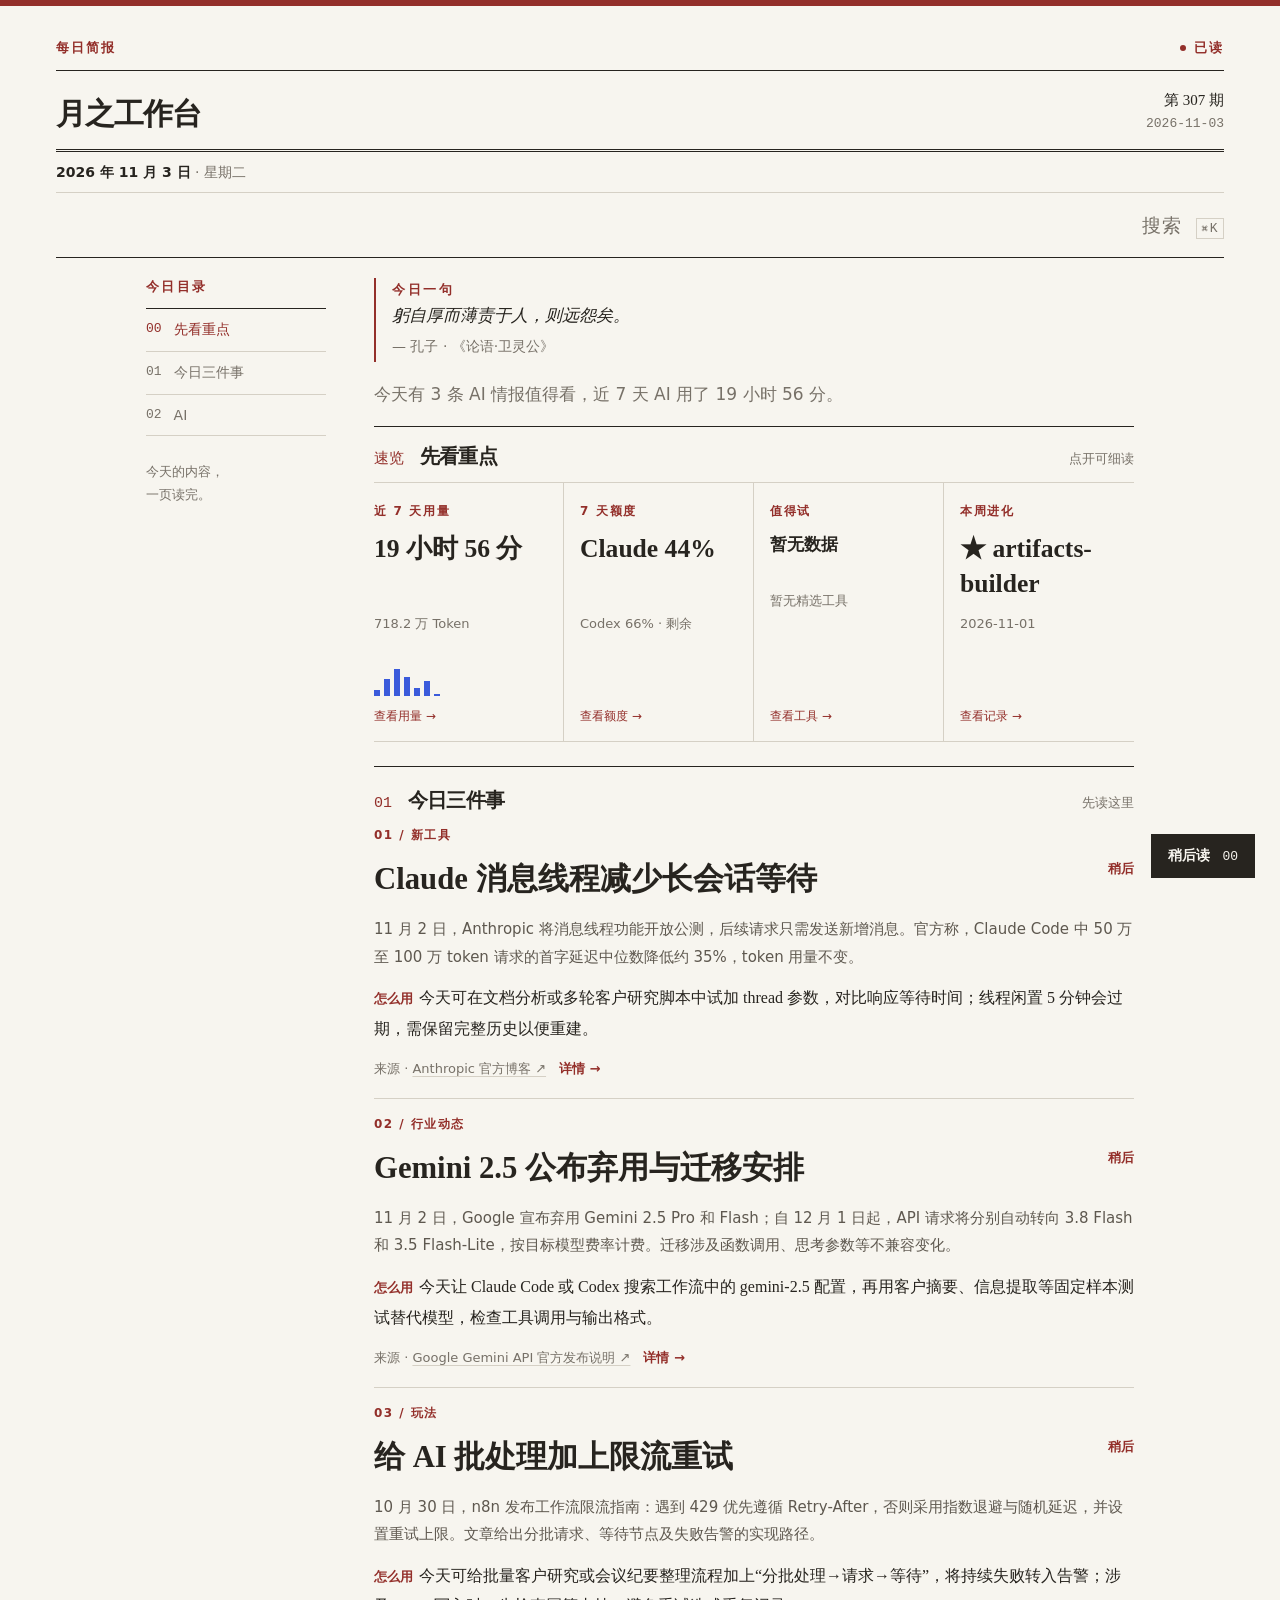
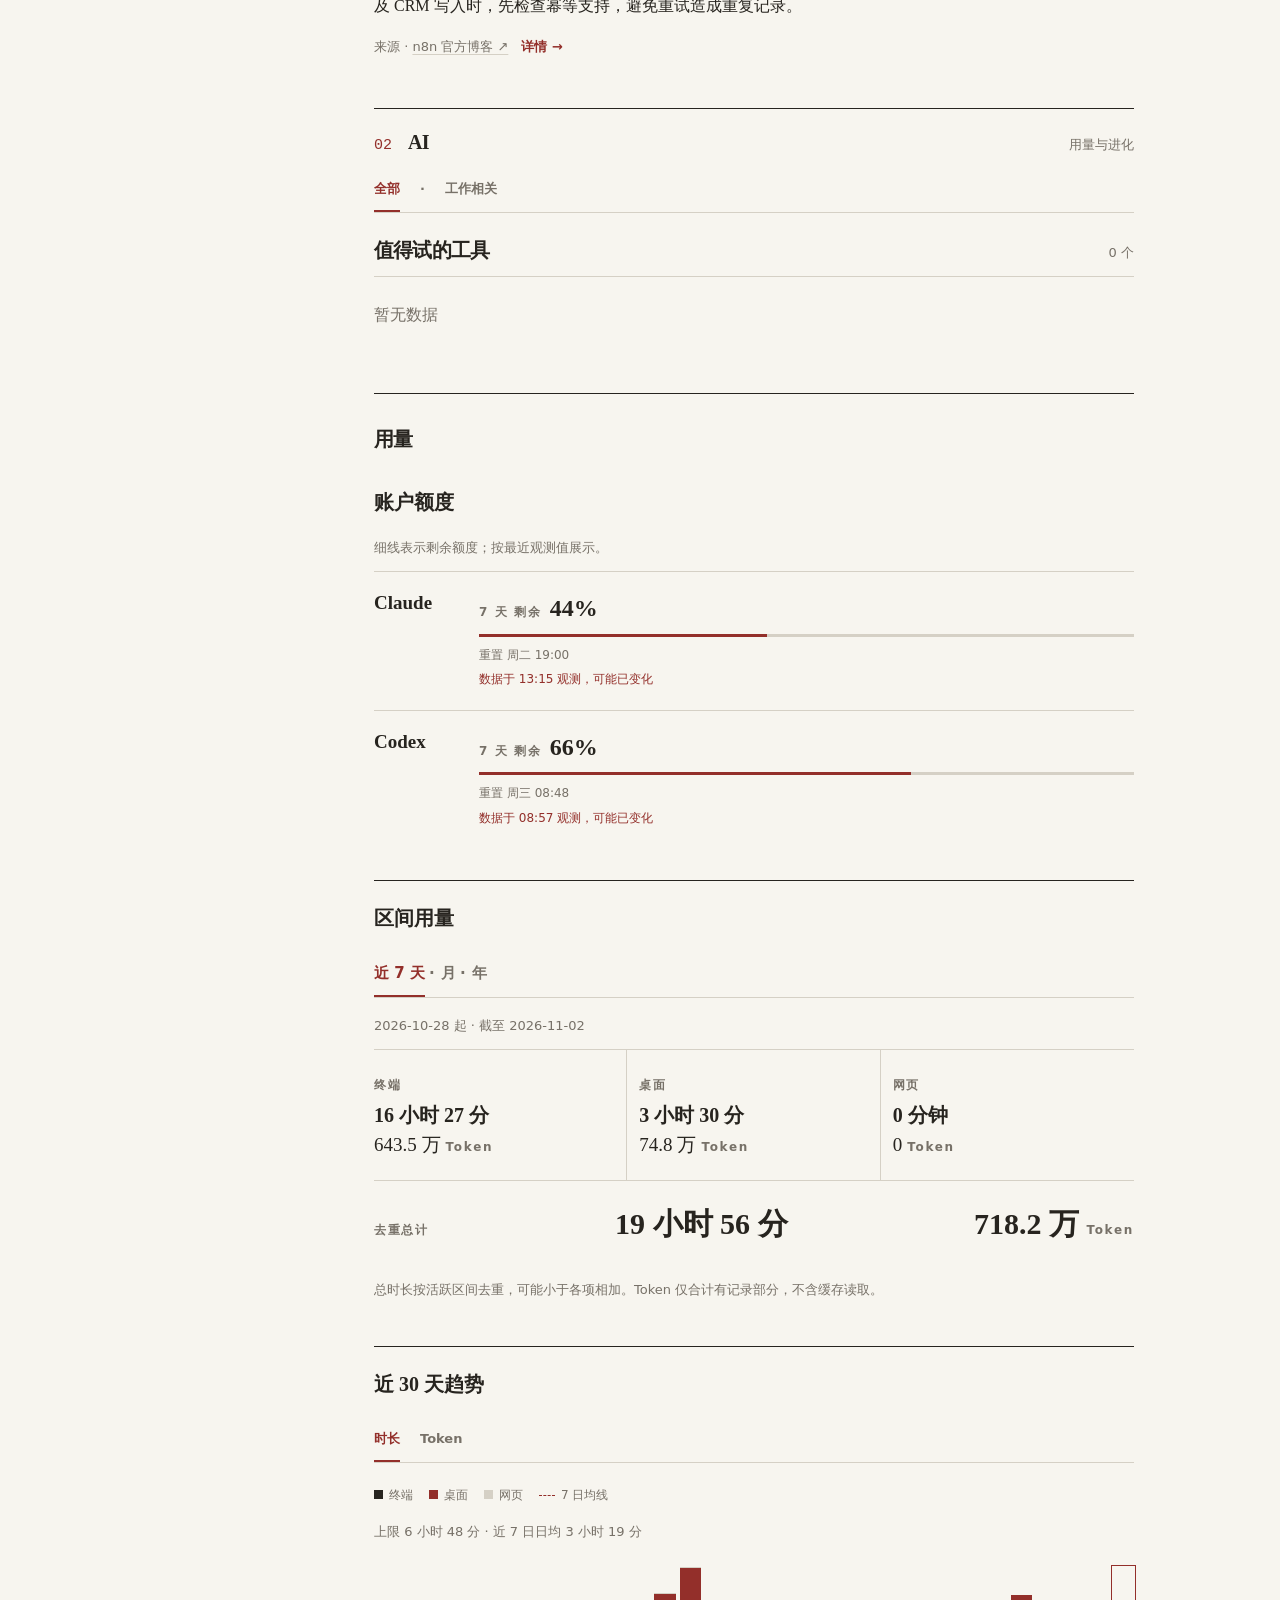
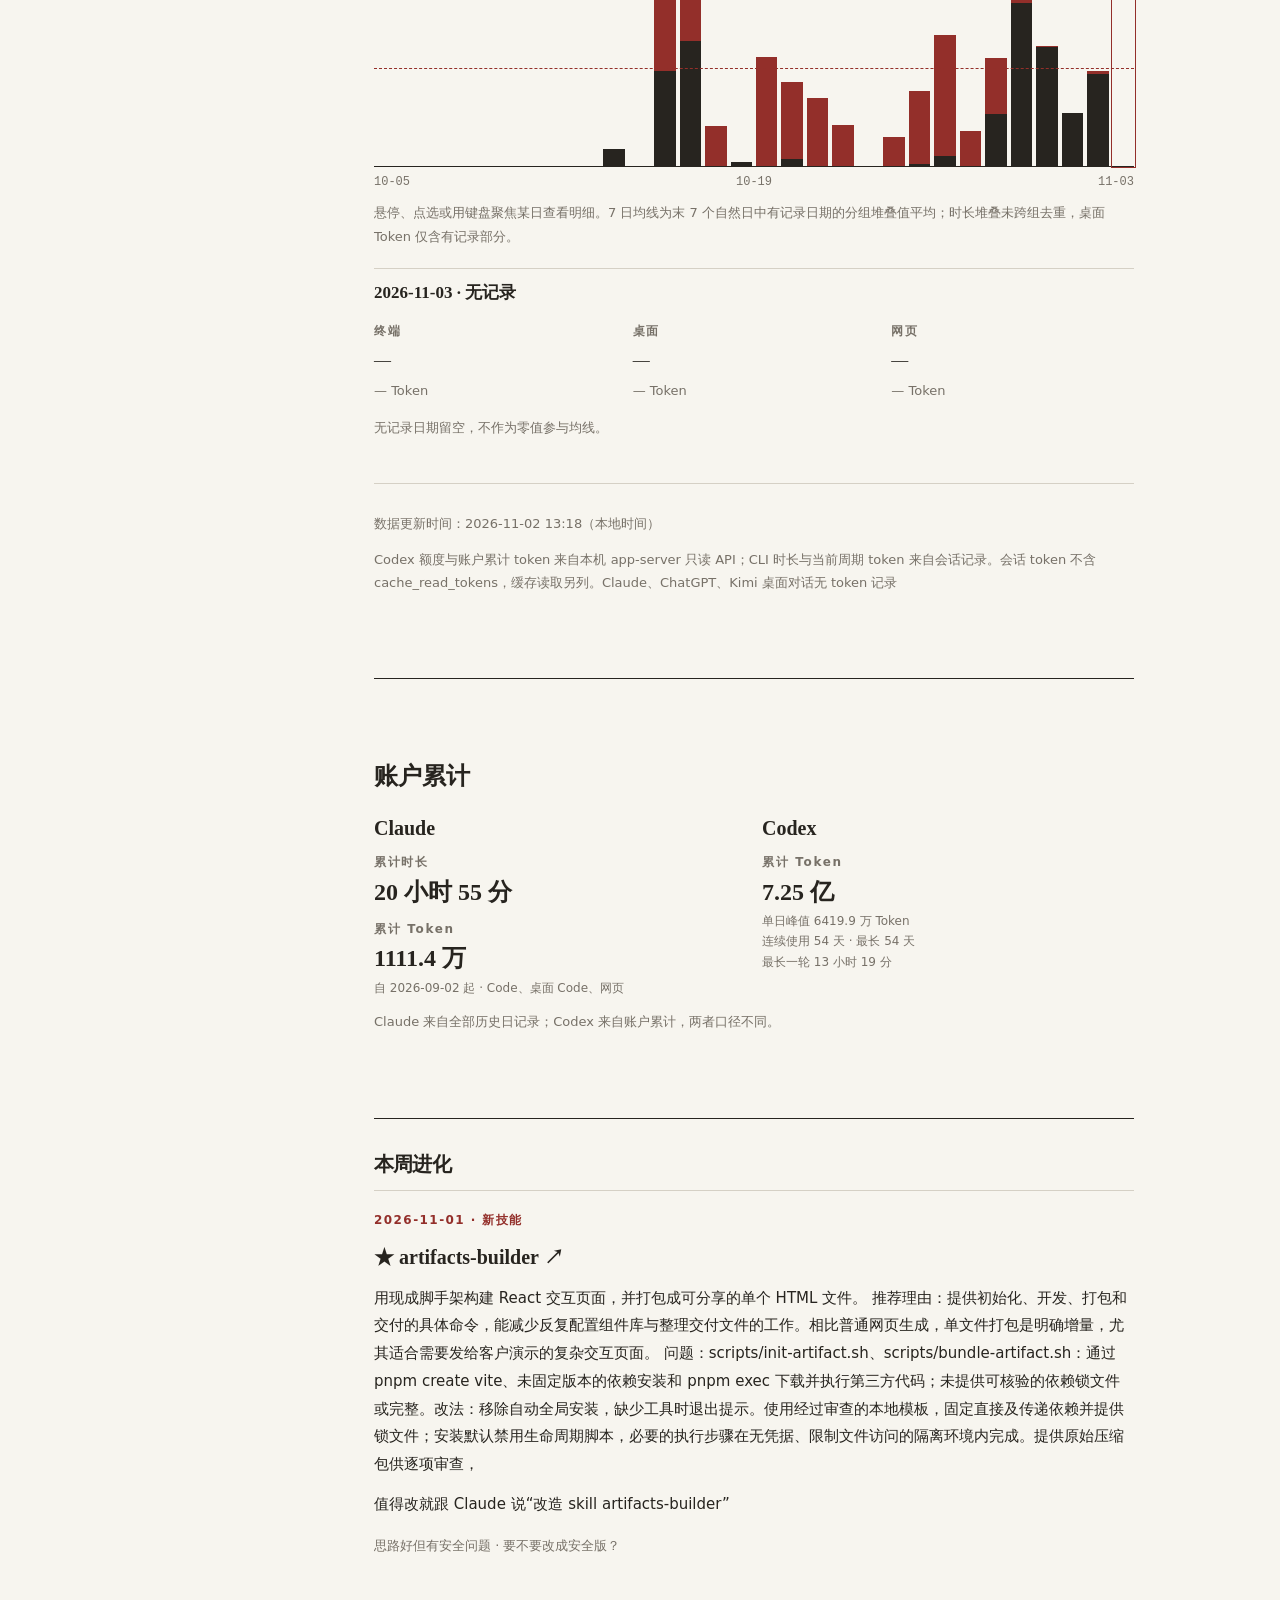
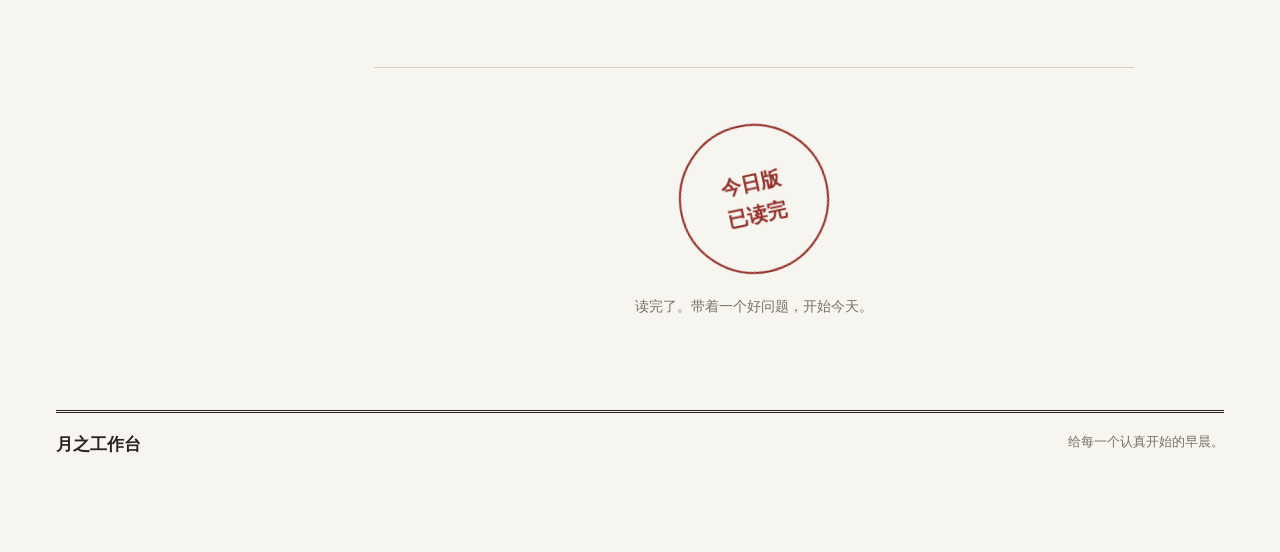
==== index.html @ 13b0153e "修复三件事标题发灰（容器残留 empty 占位样式）" ====
<!doctype html>
<html lang="zh-CN">
<head>
<meta charset="utf-8">
<meta name="viewport" content="width=device-width,initial-scale=1,viewport-fit=cover">
<meta name="theme-color" content="#f7f5ef">
<script>(()=>{const f=window.fetch.bind(window);window.fetch=(u,o)=>f(/(^|\/)picks\.json(\?|$)/.test(String(u))?'https://raw.githubusercontent.com/wzp42406-eng/ai-workbench/picks/picks.json':u,o)})()</script>
<title>月之工作台 · 每日情报与 AI 用量</title>
<link rel="icon" href="icon.svg" type="image/svg+xml">
<link rel="apple-touch-icon" href="apple-touch-icon.png">
<meta name="apple-mobile-web-app-title" content="月之工作台">
<meta name="apple-mobile-web-app-capable" content="yes">
<link rel="stylesheet" href="tokens.css">
<link rel="stylesheet" href="site.css">
</head>
<body>
<div class="topline"></div><div class="shell">
<header class="masthead" id="top"><div class="utility"><strong class="edition-type">每日简报</strong><span id="read-state" class="read-state"><i class="state-dot"></i>未读</span></div><div class="brand-row"><div><div class="brand-kicker">把今天值得看的，放在一页</div><h1 class="brand">月之工作台</h1></div><div class="brand-sub"><strong id="issue">第 — 期</strong><span id="date-en">—</span></div></div><div class="datebar"><span><strong id="date-zh">—</strong><span id="weekday"></span></span><span class="right" id="edition-note">一页读完</span></div></header>
<nav class="view-nav" aria-label="搜索"><button class="search-trigger" id="search-trigger" type="button">搜索 <kbd>⌘K</kbd></button></nav>
<nav class="mobile-toc" id="mobile-toc" aria-label="今日栏目"><a href="#summary">00 先看重点</a><a href="#s1">01 今日三件事</a><a href="#s3">02 AI</a></nav>
<div class="layout"><aside class="toc" id="toc" aria-label="今日目录"><div class="toc-label">今日目录</div><a href="#summary"><span>00</span>先看重点</a><a href="#s1"><span>01</span>今日三件事</a><a href="#s3"><span>02</span>AI</a><div class="toc-foot">今天的内容，<br>一页读完。</div></aside><main class="main">
<div class="view" id="today-view"><section class="daily-quote" id="daily-quote" aria-label="今日一句"></section><div class="intro"><div class="eyebrow">编者按</div><h2 id="judgement">正在整理这一版的重点。</h2><p id="intro-note">先看重点，再挑一件今天能试的事。</p><div class="accent-line"></div></div><section class="summary-section" id="summary"><div class="section-head"><span class="section-no">速览</span><h2>先看重点</h2><small>点开可细读</small></div><div class="summary-grid" id="summary-grid"></div></section>
<section class="paper-section" id="s1"><div class="section-head"><span class="section-no">01</span><h2>今日三件事</h2><small>先读这里</small></div><div id="top-stories" class="empty">正在排版…</div></section><section class="paper-section" id="s3"><div class="section-head"><span class="section-no">02</span><h2>AI</h2><small>用量与进化</small></div><section class="ai-section" id="ai-picks"><div id="ai-picks-content"></div></section><section class="ai-section" id="ai-usage"><div class="section-head"><h2>用量</h2></div><div id="ai-usage-content"></div></section><section class="ai-section" id="ai-accounts"><div id="ai-accounts-content"></div></section><section class="ai-section" id="ai-evolution"><div id="ai-evolution-content"></div></section></section><div class="finish" id="finish"><div class="finish-rule"></div><div class="stamp">今日版<br>已读完</div><p>读完了。带着一个好问题，开始今天。</p></div></div>
</main></div><footer class="page-footer"><strong>月之工作台</strong><span>给每一个认真开始的早晨。</span></footer></div>
<button class="later-tab" id="later-tab" type="button">稍后读 <b id="later-count">00</b></button><div class="backdrop" id="backdrop"></div><aside class="drawer" id="drawer" role="dialog" aria-modal="true" aria-labelledby="drawer-title" aria-hidden="true"><div class="drawer-head"><div><span id="drawer-kicker">稍后读</span><h2 id="drawer-title">稍后读</h2></div><button class="close-btn" id="drawer-close" aria-label="关闭详情">×</button></div><div class="drawer-body" id="drawer-body"></div><div class="drawer-foot">阅读状态保存在本机</div></aside><div class="search-box" id="search-box" role="dialog" aria-modal="true" aria-label="搜索内容"><div class="search-head"><input id="search-input" type="search" placeholder="搜索情报、工具…" autocomplete="off"><button class="close-btn" id="search-close" aria-label="关闭搜索">×</button></div><div class="search-results" id="search-results"></div></div><div class="toast" id="toast" role="status" aria-live="polite"></div>
<script>
(()=>{'use strict';
const DATA_BASE = './';
const $=s=>document.querySelector(s),$$=s=>[...document.querySelectorAll(s)];
const esc=v=>String(v??'').replace(/[&<>"']/g,c=>({'&':'&amp;','<':'&lt;','>':'&gt;','"':'&quot;',"'":'&#39;'}[c]));
const you=v=>String(v??'').replace(/Peter/g,'你');
const safeUrl=v=>{try{const u=new URL(v);return /^https?:$/.test(u.protocol)?u.href:''}catch{return''}};
const link=v=>`href="${esc(safeUrl(v)||'#')}" target="_blank" rel="noopener"`;
const readJson=(k,f)=>{try{return JSON.parse(localStorage.getItem('proto-'+k))??f}catch{return f}};
const saveJson=(k,v)=>{try{localStorage.setItem('proto-'+k,JSON.stringify(v))}catch{}};
const state={data:null,picks:null,brief:null,evolution:null,edition:'',period:'week',metric:'minutes',trendDate:null,pickFilter:'all',drawer:null,search:false,read:readJson('read-editions',{}),saved:new Set(readJson('saved',[])),later:new Map((readJson('later',[])||[]).filter(x=>x&&x.id).map(x=>[x.id,x]))};
const available=new Map();let toastTimer;
function toast(t){const x=$('#toast');x.textContent=t;x.classList.add('show');clearTimeout(toastTimer);toastTimer=setTimeout(()=>x.classList.remove('show'),2000)}
function dateOnly(v){if(!v)return'';const d=new Date(v);return Number.isNaN(+d)?String(v).slice(0,10):new Intl.DateTimeFormat('en-CA',{timeZone:'Asia/Shanghai',year:'numeric',month:'2-digit',day:'2-digit'}).format(d)}
function offsetDate(v,n){const d=new Date(v+'T12:00:00Z');d.setUTCDate(d.getUTCDate()+n);return d.toISOString().slice(0,10)}
// 中译措辞随版本略异；保留原作者与可定位出处，离线轮换。
const dailyQuotes=[
  [
    "学而时习之，不亦说乎？",
    "孔子",
    "《论语·学而》"
  ],
  [
    "吾日三省吾身。",
    "曾子",
    "《论语·学而》"
  ],
  [
    "知之为知之，不知为不知，是知也。",
    "孔子",
    "《论语·为政》"
  ],
  [
    "学而不思则罔，思而不学则殆。",
    "孔子",
    "《论语·为政》"
  ],
  [
    "温故而知新，可以为师矣。",
    "孔子",
    "《论语·为政》"
  ],
  [
    "敏而好学，不耻下问。",
    "孔子",
    "《论语·公冶长》"
  ],
  [
    "三人行，必有我师焉。",
    "孔子",
    "《论语·述而》"
  ],
  [
    "择其善者而从之，其不善者而改之。",
    "孔子",
    "《论语·述而》"
  ],
  [
    "知之者不如好之者，好之者不如乐之者。",
    "孔子",
    "《论语·雍也》"
  ],
  [
    "工欲善其事，必先利其器。",
    "孔子",
    "《论语·卫灵公》"
  ],
  [
    "己所不欲，勿施于人。",
    "孔子",
    "《论语·卫灵公》"
  ],
  [
    "人无远虑，必有近忧。",
    "孔子",
    "《论语·卫灵公》"
  ],
  [
    "过而不改，是谓过矣。",
    "孔子",
    "《论语·卫灵公》"
  ],
  [
    "君子求诸己，小人求诸人。",
    "孔子",
    "《论语·卫灵公》"
  ],
  [
    "躬自厚而薄责于人，则远怨矣。",
    "孔子",
    "《论语·卫灵公》"
  ],
  [
    "吾尝终日不食，终夜不寝，以思，无益，不如学也。",
    "孔子",
    "《论语·卫灵公》"
  ],
  [
    "欲速则不达，见小利则大事不成。",
    "孔子",
    "《论语·子路》"
  ],
  [
    "其身正，不令而行；其身不正，虽令不从。",
    "孔子",
    "《论语·子路》"
  ],
  [
    "君子和而不同，小人同而不和。",
    "孔子",
    "《论语·子路》"
  ],
  [
    "君子欲讷于言而敏于行。",
    "孔子",
    "《论语·里仁》"
  ],
  [
    "见贤思齐焉，见不贤而内自省也。",
    "孔子",
    "《论语·里仁》"
  ],
  [
    "德不孤，必有邻。",
    "孔子",
    "《论语·里仁》"
  ],
  [
    "君子喻于义，小人喻于利。",
    "孔子",
    "《论语·里仁》"
  ],
  [
    "先行其言，而后从之。",
    "孔子",
    "《论语·为政》"
  ],
  [
    "逝者如斯夫！不舍昼夜。",
    "孔子",
    "《论语·子罕》"
  ],
  [
    "岁寒，然后知松柏之后凋也。",
    "孔子",
    "《论语·子罕》"
  ],
  [
    "譬如为山，未成一篑，止，吾止也。",
    "孔子",
    "《论语·子罕》"
  ],
  [
    "博学而笃志，切问而近思，仁在其中矣。",
    "子夏",
    "《论语·子张》"
  ],
  [
    "仕而优则学，学而优则仕。",
    "子夏",
    "《论语·子张》"
  ],
  [
    "学不可以已。",
    "荀子",
    "《荀子·劝学》"
  ],
  [
    "不积跬步，无以至千里；不积小流，无以成江海。",
    "荀子",
    "《荀子·劝学》"
  ],
  [
    "锲而舍之，朽木不折；锲而不舍，金石可镂。",
    "荀子",
    "《荀子·劝学》"
  ],
  [
    "君子生非异也，善假于物也。",
    "荀子",
    "《荀子·劝学》"
  ],
  [
    "吾尝终日而思矣，不如须臾之所学也。",
    "荀子",
    "《荀子·劝学》"
  ],
  [
    "天行有常，不为尧存，不为桀亡。",
    "荀子",
    "《荀子·天论》"
  ],
  [
    "尽信书，则不如无书。",
    "孟子",
    "《孟子·尽心下》"
  ],
  [
    "生于忧患而死于安乐也。",
    "孟子",
    "《孟子·告子下》"
  ],
  [
    "得道者多助，失道者寡助。",
    "孟子",
    "《孟子·公孙丑下》"
  ],
  [
    "天时不如地利，地利不如人和。",
    "孟子",
    "《孟子·公孙丑下》"
  ],
  [
    "有为者辟若掘井，掘井九轫而不及泉，犹为弃井也。",
    "孟子",
    "《孟子·尽心上》"
  ],
  [
    "千里之行，始于足下。",
    "老子",
    "《道德经》第六十四章"
  ],
  [
    "为之于未有，治之于未乱。",
    "老子",
    "《道德经》第六十四章"
  ],
  [
    "天下难事，必作于易；天下大事，必作于细。",
    "老子",
    "《道德经》第六十三章"
  ],
  [
    "知人者智，自知者明。",
    "老子",
    "《道德经》第三十三章"
  ],
  [
    "胜人者有力，自胜者强。",
    "老子",
    "《道德经》第三十三章"
  ],
  [
    "企者不立，跨者不行。",
    "老子",
    "《道德经》第二十四章"
  ],
  [
    "九层之台，起于累土。",
    "老子",
    "《道德经》第六十四章"
  ],
  [
    "合抱之木，生于毫末。",
    "老子",
    "《道德经》第六十四章"
  ],
  [
    "纸上得来终觉浅，绝知此事要躬行。",
    "陆游",
    "《冬夜读书示子聿》"
  ],
  [
    "问渠那得清如许？为有源头活水来。",
    "朱熹",
    "《观书有感·其一》"
  ],
  [
    "不识庐山真面目，只缘身在此山中。",
    "苏轼",
    "《题西林壁》"
  ],
  [
    "博观而约取，厚积而薄发。",
    "苏轼",
    "《稼说送张琥》"
  ],
  [
    "千淘万漉虽辛苦，吹尽狂沙始到金。",
    "刘禹锡",
    "《浪淘沙·其八》"
  ],
  [
    "沉舟侧畔千帆过，病树前头万木春。",
    "刘禹锡",
    "《酬乐天扬州初逢席上见赠》"
  ],
  [
    "读书破万卷，下笔如有神。",
    "杜甫",
    "《奉赠韦左丞丈二十二韵》"
  ],
  [
    "会当凌绝顶，一览众山小。",
    "杜甫",
    "《望岳》"
  ],
  [
    "千磨万击还坚劲，任尔东西南北风。",
    "郑燮",
    "《竹石》"
  ],
  [
    "雄关漫道真如铁，而今迈步从头越。",
    "毛泽东",
    "《忆秦娥·娄山关》"
  ],
  [
    "读书使人充实，讨论使人机智，写作使人精确。",
    "弗朗西斯·培根",
    "《论读书》（中译）"
  ],
  [
    "知识就是力量。",
    "弗朗西斯·培根",
    "《神圣沉思录》（中译）"
  ],
  [
    "习惯是一种第二天性。",
    "蒙田",
    "《随笔集·论习惯》（中译）"
  ],
  [
    "未经审视的人生是不值得过的。",
    "苏格拉底",
    "柏拉图《申辩篇》38a（中译）"
  ],
  [
    "人不是被事情本身困扰，而是被自己对事情的看法困扰。",
    "爱比克泰德",
    "《手册》第五节（中译）"
  ],
  [
    "不要解释你的哲学，去实践它。",
    "爱比克泰德",
    "《手册》第四十六节（意译）"
  ],
  [
    "要么教导他们，要么容忍他们。",
    "马可·奥勒留",
    "《沉思录》第八卷第五十九节（中译）"
  ],
  [
    "阻碍行动的东西，反而推动行动；挡路的东西，成了路。",
    "马可·奥勒留",
    "《沉思录》第五卷第二十节（中译）"
  ],
  [
    "如果一个人不知道自己要驶向哪个港口，那么任何风都不是顺风。",
    "塞涅卡",
    "《致卢基利乌斯道德书简》第七十一封（中译）"
  ],
  [
    "困难使心灵强健，正如劳动使身体强健。",
    "塞涅卡",
    "《致卢基利乌斯道德书简》第七十八封（中译）"
  ],
  [
    "人是生而自由的，却无往不在枷锁之中。",
    "让-雅克·卢梭",
    "《社会契约论》第一卷（中译）"
  ],
  [
    "我思，故我在。",
    "勒内·笛卡尔",
    "《谈谈方法》第四部分（中译）"
  ],
  [
    "人是一根能思想的苇草。",
    "布莱兹·帕斯卡尔",
    "《思想录》（中译）"
  ],
  [
    "人类的全部智慧就包含在这两个词中：等待和希望。",
    "大仲马",
    "《基督山伯爵》（中译）"
  ],
  [
    "生存还是毁灭，这是一个问题。",
    "威廉·莎士比亚",
    "《哈姆雷特》第三幕第一场（中译）"
  ]
];
function renderDailyQuote(){const q=dailyQuotes[(dayNumber(state.edition)-1)%dailyQuotes.length];$('#daily-quote').innerHTML=`<div class="mini-label">今日一句</div><blockquote>${esc(q[0])}</blockquote><cite>— ${esc(q[1])} · ${esc(q[2])}</cite>`}
function dayNumber(v){return Math.floor((new Date(v+'T00:00:00Z')-new Date(v.slice(0,4)+'-01-01T00:00:00Z'))/86400000)+1}
function fmtToken(n){if(n==null)return '—';const v=Number(n)||0;return v>=1e8?`${(v/1e8).toFixed(2)} 亿`:v>=1e4?`${(v/1e4).toFixed(1)} 万`:Math.round(v).toLocaleString('zh-CN')}
function fmtMinutes(n){const m=Math.round(Number(n)||0);return m>=60?`${Math.floor(m/60)} 小时${m%60?' '+m%60+' 分':''}`:`${m} 分钟`}
function fmtNum(n){const v=Number(n)||0;return v>=10000?`${(v/10000).toFixed(1).replace(/\.0$/,'')} 万`:Math.round(v).toLocaleString('zh-CN')}
function briefItems(){return Array.isArray(state.brief?.items)?state.brief.items.filter(x=>x&&typeof x.title==='string'):[]}
function todayBriefs(){return briefItems().slice(0,3)}
function picks(){return (state.picks?.items||[]).filter(x=>x.ai?.fit===5).slice(0,5)}
function daily(v){return (state.data?.daily||[]).find(x=>x.date===v)}
function setEdition(){const v=state.brief?.date||state.data?.daily?.at(-1)?.date||dateOnly(new Date());state.edition=v;const d=new Date(v+'T12:00:00Z');$('#issue').textContent=`第 ${String(dayNumber(v)).padStart(3,'0')} 期`;$('#date-en').textContent=v;$('#date-zh').textContent=`${d.getUTCFullYear()} 年 ${d.getUTCMonth()+1} 月 ${d.getUTCDate()} 日`;$('#weekday').textContent=` · 星期${'日一二三四五六'[d.getUTCDay()]}`;$('#edition-note').textContent=`截至 ${v} 的本地数据`;updateReadState()}
function updateReadState(){const done=!!state.read[state.edition];$('#read-state').innerHTML=`<i class="state-dot"></i>${done?'已读':'未读'}`}
function register(x){available.set(x.id,x);return `<button class="save-btn" data-save="${esc(x.id)}" aria-pressed="${state.later.has(x.id)}">${state.later.has(x.id)?'已加入':'稍后'}</button>`}
function saveButton(id){const x=available.get(id);if(!x)return;state.later.has(id)?state.later.delete(id):state.later.set(id,x);saveJson('later',[...state.later.values()]);syncSaved();toast(state.later.has(id)?'已加入稍后读':'已移出稍后读')}
function syncSaved(){$$('[data-save]').forEach(x=>{const on=state.later.has(x.dataset.save);x.textContent=on?'已加入':'稍后';x.setAttribute('aria-pressed',String(on))});$('#later-count').textContent=String(state.later.size).padStart(2,'0');if(state.drawer?.type==='later')renderDrawer()}
function story(x,i){const id='brief:'+x.title;const save=register({id,kind:x.tag||'情报',title:x.title,url:x.url});return `<article class="story feature"><div class="story-kicker">${String(i+1).padStart(2,'0')} / ${esc(x.tag||'AI 情报')}</div><div class="story-head"><h3><a ${link(x.url)}>${esc(you(x.title))}</a></h3>${save}</div>${x.summary?`<p>${esc(you(x.summary))}</p>`:''}<div class="sales"><b>怎么用</b>${esc(you(x.why||'暂无说明'))}</div><div class="source">来源 · <a ${link(x.url)}>${esc(x.source||'查看来源')} ↗</a>　<button class="text-btn" data-detail="brief" data-index="${i}">详情 →</button></div></article>`}
function weeklyEvolution(){const all=evolutionItems(),today=state.edition||dateOnly(new Date()),d=new Date(today+'T12:00:00Z');d.setUTCDate(d.getUTCDate()-(d.getUTCDay()+6)%7);const monday=d.toISOString().slice(0,10);return all.find(x=>String(x.date).slice(0,10)>=monday&&String(x.date).slice(0,10)<=today)||all[0]||null}
function renderToday(){renderDailyQuote();const p=rolling7(),items=todayBriefs(),top=picks()[0],evo=weeklyEvolution(),q=state.data?.quota,last=Array.from({length:7},(_,i)=>daily(offsetDate(state.edition,i-6))),max=Math.max(1,...last.map(x=>Number(x?.total?.minutes)||0));$('#judgement').textContent=`今天有 ${items.length} 条 AI 情报值得看，近 7 天 AI 用了 ${fmtMinutes(p.total?.minutes)}。`;$('#intro-note').textContent=`${state.edition} 版 · 先看重点，再挑一件今天能试的事。`;$('#summary-grid').innerHTML=`<button class="summary-cell" data-section="usage"><span class="summary-label">近 7 天用量</span><span class="summary-value">${fmtMinutes(p.total?.minutes)}</span><span class="summary-desc">${fmtToken(p.total?.tokens)} Token</span><span class="mini-bars" aria-hidden="true">${last.map(x=>`<i style="height:${Math.max(2,Math.round(Number(x?.total?.minutes||0)/max*27))}px"></i>`).join('')}</span><span class="summary-foot">查看用量 →</span></button><button class="summary-cell" data-section="usage"><span class="summary-label">7 天额度</span><span class="summary-value">Claude ${esc(q?.claude?.seven_day?.remaining_percent??'—')}%</span><span class="summary-desc">Codex ${esc(q?.codex?.seven_day?.remaining_percent??'—')}% · 剩余</span><span class="summary-foot">查看额度 →</span></button><button class="summary-cell" data-section="picks"><span class="summary-label">值得试</span><span class="summary-value">${esc(top?.name||'暂无数据')}</span><span class="summary-desc">${esc(you(top?.ai?.zh||top?.desc||'暂无精选工具'))}</span><span class="summary-foot">查看工具 →</span></button><button class="summary-cell" data-section="evolution"><span class="summary-label">本周进化</span><span class="summary-value">${esc(evo?.title||'暂无记录')}</span><span class="summary-desc">${esc(evo?.date||'')}</span><span class="summary-foot">查看记录 →</span></button>`;$('#top-stories').innerHTML=items.map((x,i)=>story(x,i)).join('')||'<div class="empty">暂无数据</div>';$('#top-stories').classList.toggle('empty',!$('#top-stories .story'));renderAISection('picks');renderAISection('usage');renderAISection('accounts');renderAISection('evolution');syncSaved()}
function renderExplore(){const all=picks(),shown=all.filter(x=>state.pickFilter==='all'||x.track==='work');return `<div class="filter-row explore-segments">${[['all','全部'],['work','工作相关']].map(([k,v])=>`<button class="filter-btn ${state.pickFilter===k?'active':''}" data-pick-filter="${k}">${v}</button>`).join('')}</div><div class="section-head"><h2>值得试的工具</h2><small>${shown.length} 个</small></div>${shown.map((x,i)=>`<article class="space-row"><div class="meta-line">${x.track==='work'?'工作相关 · ':''}适合度 ${esc(x.ai?.fit)}/5 · ★ ${fmtNum(x.stars)}</div><div class="row-head"><h3><button data-detail="pick" data-index="${all.indexOf(x)}">${esc(x.name)}</button></h3>${register({id:'pick:'+x.name,kind:'工具',title:x.name,url:x.url})}</div><p>${esc(you(x.ai?.zh||x.desc))}</p><div class="row-actions"><button class="text-btn" data-detail="pick" data-index="${all.indexOf(x)}">查看详情 →</button><button class="text-btn" data-favorite="pick:${esc(x.name)}">${state.saved.has('pick:'+x.name)?'已收藏':'收藏'}</button></div></article>`).join('')||'<div class="empty">暂无数据</div>'}`}
function calendarRows(){return Array.from({length:30},(_,i)=>{const date=offsetDate(state.edition,i-29);return{date,row:daily(date)}})}
const aiTools=[['claude_code','Claude Code'],['codex','Codex CLI'],['kimi','Kimi Code'],['claude_desktop_code','Claude 桌面 Code'],['codex_desktop_code','Codex 桌面 Code'],['claude_desktop','Claude 桌面聊天'],['chatgpt_desktop','ChatGPT 桌面聊天'],['kimi_desktop','Kimi 桌面'],['claude','Claude 网页'],['chatgpt','ChatGPT 网页']];
const aiGroups=[['cli_total','终端','cli'],['desktop_total','桌面','desktop'],['web_total','网页','web']];
function localTime(v,full=false){if(!v)return '未提供重置时间';const d=new Date(v);if(!Number.isFinite(+d))return '时间未知';const time=d.toLocaleTimeString('zh-CN',{hour:'2-digit',minute:'2-digit',hour12:false});return full?`${d.getFullYear()}-${String(d.getMonth()+1).padStart(2,'0')}-${String(d.getDate()).padStart(2,'0')} ${time}`:`周${'日一二三四五六'[d.getDay()]} ${time}`}
function quotaPanel(){return `<div class="ai-panel"><h3>账户额度</h3><p class="ai-note">细线表示剩余额度；按最近观测值展示。</p>${[['claude','Claude'],['codex','Codex']].map(([key,name])=>`<div class="quota-row"><div class="quota-name">${name}</div>${[['seven_day','7 天']].map(([window,label])=>{const q=state.data?.quota?.[key]?.[window],v=q?.remaining_percent,stale=q?.observed_at&&Date.now()-new Date(q.observed_at).getTime()>6*3600000;return `<div><span class="ai-label">${label} 剩余</span><strong class="quota-value">${v==null?'—':esc(v)+'%'}</strong><div class="quota-track" role="img" aria-label="${name} ${label}剩余 ${v==null?'未知':esc(v)+'%'}"><i class="${v!=null&&Number(v)<20?'low':''}" style="width:${Math.max(0,Math.min(100,Number(v)||0))}%"></i></div><div class="quota-reset">${q?.resets_at?'重置 '+localTime(q.resets_at):'未提供重置时间'}${stale?`<span class="quota-stale">数据于 ${new Date(q.observed_at).toLocaleTimeString('zh-CN',{hour:'2-digit',minute:'2-digit',hour12:false})} 观测，可能已变化</span>`:''}</div></div>`}).join('')}</div>`).join('')}</div>`}
function groupTotals(p){return `<div class="usage-groups">${aiGroups.map(([key,label,cls])=>`<div class="usage-group ${cls}"><span class="ai-label">${label}</span><strong>${p?.[key]?fmtMinutes(p[key].minutes):'—'}</strong><span class="token">${fmtToken(p?.[key]?.tokens)}</span> <span class="ai-label">Token</span></div>`).join('')}</div><div class="usage-grand"><span class="ai-label">去重总计</span><strong>${p?.total?fmtMinutes(p.total.minutes):'—'}</strong><strong>${fmtToken(p?.total?.tokens)} <small class="ai-label">Token</small></strong></div><p class="ai-note">总时长按活跃区间去重，可能小于各项相加。Token 仅合计有记录部分，不含缓存读取。</p>`}
function trendSelection(){const date=state.trendDate||state.edition,row=daily(date);return `<h4>${esc(date)}${row?'':' · 无记录'}</h4><div class="trend-detail-grid">${aiGroups.map(([key,label])=>`<div><span class="ai-label">${label}</span><strong>${row?fmtMinutes(row[key]?.minutes):'—'}</strong><span class="ai-note">${fmtToken(row?.[key]?.tokens)} Token</span></div>`).join('')}</div><p class="ai-note">${row?'当天去重总计 '+fmtMinutes(row.total?.minutes)+' · '+fmtToken(row.total?.tokens)+' Token':'无记录日期留空，不作为零值参与均线。'}</p>`}
function trendPanel(){const rows=calendarRows(),metric=state.metric||'minutes',amount=row=>aiGroups.reduce((sum,[key])=>sum+(Number(row?.[key]?.[metric])||0),0),max=Math.max(1,...rows.map(x=>amount(x.row))),valid=rows.slice(-7).filter(x=>x.row),mean=valid.length?valid.reduce((sum,x)=>sum+amount(x.row),0)/valid.length:0,format=metric==='tokens'?fmtToken:fmtMinutes;return `<section class="ai-panel"><h3>近 30 天趋势</h3><div class="filter-row" role="group" aria-label="趋势指标">${[['minutes','时长'],['tokens','Token']].map(([key,label])=>`<button class="filter-btn ${metric===key?'active':''}" data-metric="${key}" aria-pressed="${metric===key}">${label}</button>`).join('')}</div><div class="ai-legend"><span><i></i>终端</span><span><i class="desktop"></i>桌面</span><span><i class="web"></i>网页</span><span><i class="mean"></i>7 日均线</span></div><p class="ai-note">上限 ${format(max)}${metric==='tokens'?' Token':''} · 近 7 日日均 ${format(mean)}${metric==='tokens'?' Token':''}</p><div class="trend-plot"><div class="trend-bars">${rows.map(({date,row})=>`<button class="trend-day" data-trend-date="${date}" aria-pressed="${date===(state.trendDate||state.edition)}" aria-label="${date}：${row?format(amount(row)):'无记录'}" title="${date}：${row?format(amount(row)):'无记录'}">${[...aiGroups].reverse().map(([key,label,cls])=>`<span class="trend-segment ${cls}" style="height:${(Number(row?.[key]?.[metric])||0)/max*100}%"></span>`).join('')}</button>`).join('')}</div><div class="trend-mean" style="bottom:${mean/max*100}%"></div></div><div class="chart-axis"><span>${rows[0].date.slice(5)}</span><span>${rows[14].date.slice(5)}</span><span>${rows[29].date.slice(5)}</span></div><p class="ai-note">悬停、点选或用键盘聚焦某日查看明细。7 日均线为末 7 个自然日中有记录日期的分组堆叠值平均；时长堆叠未跨组去重，桌面 Token 仅含有记录部分。</p><div class="trend-details" id="trend-details" aria-live="polite">${trendSelection()}</div></section>`}
function dataFooter(){return `<div class="ai-data-footer"><p class="ai-note">数据更新时间：${state.data?.updated_at?localTime(state.data.updated_at,true)+'（本地时间）':'未知'}</p><p class="ai-note">${esc(state.data?.note||'暂无数据说明')}</p></div>`}
function rolling7(){const end=state.edition||dateOnly(new Date()),start=offsetDate(end,-6),days=(state.data?.daily||[]).filter(x=>String(x.date)>=start&&String(x.date)<=end);const add=(a,b)=>{if(b==null)return a;if(typeof b==='number')return(typeof a==='number'?a:0)+b;if(typeof b==='object'){const o=a&&typeof a==='object'?a:{};for(const k in b)o[k]=add(o[k],b[k]);return o}return a??b};let r={};for(const d of days){const{date,...rest}=d;r=add(r,rest)}r.from=start;return r}
function renderUsage(){const p=state.period==='week'?rolling7():state.data?.periods?.[state.period];return `${quotaPanel()}<section class="ai-panel"><h3>区间用量</h3><div class="period-row ai-periods" role="group" aria-label="用量区间">${[['week','近 7 天'],['month','月'],['year','年']].map(([key,label])=>`<button class="filter-btn ${state.period===key?'active':''}" data-period="${key}" aria-pressed="${state.period===key}">${label}</button>`).join('')}</div><p class="ai-note">${p?.from?esc(p.from)+' 起 · 截至 '+esc(state.data?.periods?.day?.from||state.edition):'本区间暂无数据'}</p>${groupTotals(p)}</section>${trendPanel()}${dataFooter()}`}
function renderAccounts(){const rows=state.data?.daily||[],keys=['claude_code','claude_desktop_code','claude'],sum=key=>rows.reduce((total,row)=>total+keys.reduce((n,k)=>n+(Number(row?.[k]?.[key])||0),0),0),from=rows.map(x=>x.date).filter(Boolean).sort()[0],usage=state.data?.codex_api?.token_usage;return `<section class="ai-panel"><h2>账户累计</h2><div class="account-grid"><div><h3>Claude</h3><span class="ai-label">累计时长</span><strong>${from?fmtMinutes(sum('minutes')):'—'}</strong><span class="ai-label">累计 Token</span><strong>${from?fmtToken(sum('tokens')):'—'}</strong><small>自 ${esc(from||'暂无记录')} 起 · Code、桌面 Code、网页</small></div><div><h3>Codex</h3><span class="ai-label">累计 Token</span><strong>${fmtToken(usage?.lifetime_tokens)}</strong><small>单日峰值 ${fmtToken(usage?.peak_daily_tokens)} Token</small><small>连续使用 ${usage?.current_streak_days??'—'} 天 · 最长 ${usage?.longest_streak_days??'—'} 天</small><small>最长一轮 ${usage?.longest_running_turn_seconds==null?'—':fmtMinutes(usage.longest_running_turn_seconds/60)}</small></div></div><p class="ai-note">Claude 来自全部历史日记录；Codex 来自账户累计，两者口径不同。</p></section>`}
function evolutionItems(){return (Array.isArray(state.evolution?.items)?state.evolution.items:[]).filter(x=>x&&['skill','rule','idea'].includes(x.kind)).sort((a,b)=>String(b.date||'').localeCompare(String(a.date||'')))}
function evolutionRow(x){return `<article class="evolution-row"><div class="meta-line">${esc(x.date)} · ${({skill:'新技能',rule:'规则升级',idea:'可执行想法'})[x.kind]}</div><h3>${safeUrl(x.url)?`<a ${link(x.url)}>${esc(x.title)} ↗</a>`:esc(x.title)}</h3><p>${esc(x.desc)}</p>${x.action?`<p class="evolution-action">${esc(x.action)}</p>`:''}<small class="evolution-status">${esc(x.status)}</small></article>`}
function renderEvolution(){const x=weeklyEvolution();return `<div class="section-head"><h2>本周进化</h2></div>${x?evolutionRow(x):'<div class="empty">暂无进化记录</div>'}`}
const aiSections=[['picks',renderExplore],['usage',renderUsage],['accounts',renderAccounts],['evolution',renderEvolution]];
function renderAISection(id){const target=$('#ai-'+id+'-content'),render=aiSections.find(x=>x[0]===id)?.[1];if(target)target.innerHTML=render()}
function scrollToAI(id){document.getElementById('ai-'+id)?.scrollIntoView({behavior:'smooth',block:'start'})}
function block(t,v){return v?`<div class="drawer-block"><h4>${esc(t)}</h4><p>${esc(you(v))}</p></div>`:''}
function drawerAction(type,index){return `<button data-detail="${type}" data-index="${index}">查看详情 →</button>`}
function renderDrawer(){const ref=state.drawer;if(!ref)return;let title='',kicker='细读',html='';const {type,index}=ref;if(type==='later'){title='稍后读';kicker='稍后读';html=[...state.later.values()].map(x=>`<div class="drawer-block"><h4>${esc(x.kind)}</h4><h3>${safeUrl(x.url)?`<a ${link(x.url)}>${esc(you(x.title))} ↗</a>`:esc(you(x.title))}</h3>${x.text?`<p>${esc(you(x.text))}</p>`:''}<div class="drawer-actions"><button data-remove="${esc(x.id)}">移出稍后读</button></div></div>`).join('')||'<div class="empty">这里还是空的。遇到想细读的内容，点一下「稍后」。</div>'}
else if(type==='brief'){const x=briefItems()[index];if(!x)return;title='简报详情';html=`<div class="meta-line">${esc(x.tag||'AI 情报')} · ${esc(x.source)} · ${esc(state.edition)}</div><h3>${esc(you(x.title))}</h3>${block('摘要',x.summary)}${block('怎么用',x.why)}<div class="drawer-actions"><button data-favorite="brief:${esc(x.title)}">${state.saved.has('brief:'+x.title)?'已收藏':'收藏'}</button>${safeUrl(x.url)?`<a ${link(x.url)}>查看来源 ↗</a>`:''}</div>`}
else if(type==='pick'){const x=picks()[index];if(!x)return;title='工具详情';html=`<div class="meta-line">适合度 ${esc(x.ai?.fit)}/5 · ★ ${fmtNum(x.stars)} · 日增 ${fmtNum(x.growth?.per_day)}</div><h3>${esc(x.name)}</h3>${block('是什么',x.ai?.what||x.ai?.zh||x.desc)}${block('为什么值得看',x.ai?.why)}${block('怎么开始',x.ai?.setup)}${block('使用方式',x.ai?.how)}${block('许可提醒',x.quality?.license_note)}<div class="drawer-actions"><button data-favorite="pick:${esc(x.name)}">${state.saved.has('pick:'+x.name)?'已收藏':'收藏'}</button>${register({id:'pick:'+x.name,kind:'工具',title:x.name,url:x.url})}${safeUrl(x.url)?`<a ${link(x.url)}>打开项目 ↗</a>`:''}</div>`}
$('#drawer-title').textContent=title;$('#drawer-kicker').textContent=kicker;$('#drawer-body').innerHTML=html;if(type!=='later')syncSaved()}
function closeOverlays(){state.drawer=null;state.search=false;$('#drawer').classList.remove('open');$('#drawer').setAttribute('aria-hidden','true');$('#search-box').classList.remove('open');$('#backdrop').classList.remove('open');document.body.classList.remove('locked')}
function openDrawer(type,index=0){closeOverlays();state.drawer={type,index:Number(index)};renderDrawer();$('#drawer').classList.add('open');$('#drawer').setAttribute('aria-hidden','false');$('#backdrop').classList.add('open');document.body.classList.add('locked');$('#drawer-close').focus()}
function searchSources(){return [...todayBriefs().map((x,i)=>({type:'brief',index:i,title:x.title,sub:'AI 情报 · '+(x.tag||'')})).filter(x=>!['渠道活动','销售技巧','商业洞察','竞品'].some(tag=>x.sub.endsWith(tag))),...picks().map((x,i)=>({type:'pick',index:i,title:x.name,sub:'工具 · '+you(x.ai?.zh||'')}))]}
function renderSearch(){const q=$('#search-input').value.trim().toLocaleLowerCase();const found=(q?searchSources().filter(x=>(x.title+' '+x.sub).toLocaleLowerCase().includes(q)):searchSources()).slice(0,q?12:7);$('#search-results').innerHTML=`<div class="mini-label">${q?found.length+' 个结果':'快速打开'}</div>${found.map(x=>`<button class="search-row" data-detail="${x.type}" data-index="${x.index}"><strong>${esc(you(x.title))}</strong><span>${esc(x.sub)}</span></button>`).join('')||'<div class="empty">暂无结果</div>'}`}
function openSearch(){closeOverlays();state.search=true;$('#search-input').value='';renderSearch();$('#search-box').classList.add('open');$('#backdrop').classList.add('open');document.body.classList.add('locked');$('#search-input').focus()}
function toggleFavorite(id){state.saved.has(id)?state.saved.delete(id):state.saved.add(id);saveJson('saved',[...state.saved]);renderAISection('picks');if(state.drawer)renderDrawer();toast(state.saved.has(id)?'已收藏':'已取消收藏')}
function updateScroll(){const ids=['summary','s1','s3'];let active='#summary';for(const id of ids){const x=document.getElementById(id);if(x&&x.getBoundingClientRect().top<=innerHeight*.28)active='#'+id}$$('.toc a,.mobile-toc a').forEach(x=>{const on=x.getAttribute('href')===active;x.classList.toggle('active',on);if(on)x.setAttribute('aria-current','location');else x.removeAttribute('aria-current')})}
document.addEventListener('click',e=>{const t=e.target.closest('[data-section],[data-detail],[data-save],[data-remove],[data-favorite],[data-period],[data-metric],[data-trend-date],[data-pick-filter]');if(!t)return;if(t.dataset.section){closeOverlays();scrollToAI(t.dataset.section)}else if(t.dataset.detail)openDrawer(t.dataset.detail,t.dataset.index);else if(t.dataset.save)saveButton(t.dataset.save);else if(t.dataset.remove){state.later.delete(t.dataset.remove);saveJson('later',[...state.later.values()]);syncSaved();toast('已移出稍后读')}else if(t.dataset.favorite)toggleFavorite(t.dataset.favorite);else if(t.dataset.period){state.period=t.dataset.period;renderAISection('usage')}else if(t.dataset.metric){state.metric=t.dataset.metric;renderAISection('usage')}else if(t.dataset.trendDate){selectTrend(t.dataset.trendDate)}else if(t.dataset.pickFilter){state.pickFilter=t.dataset.pickFilter;renderAISection('picks');syncSaved()}});
function selectTrend(date){if(state.trendDate===date)return;state.trendDate=date;const detail=$('#trend-details');if(detail)detail.innerHTML=trendSelection();$$('[data-trend-date]').forEach(x=>x.setAttribute('aria-pressed',String(x.dataset.trendDate===date)))}
for(const event of ['pointerover','focusin'])document.addEventListener(event,e=>{const t=e.target.closest('[data-trend-date]');if(t)selectTrend(t.dataset.trendDate)});
$('#later-tab').addEventListener('click',()=>openDrawer('later'));$('#search-trigger').addEventListener('click',openSearch);$('#search-close').addEventListener('click',closeOverlays);$('#drawer-close').addEventListener('click',closeOverlays);$('#backdrop').addEventListener('click',closeOverlays);$('#search-input').addEventListener('input',renderSearch);document.addEventListener('keydown',e=>{if((e.metaKey||e.ctrlKey)&&e.key.toLowerCase()==='k'){e.preventDefault();state.search?closeOverlays():openSearch()}if(e.key==='Escape')closeOverlays()});let touchY=0;$('#drawer').addEventListener('touchstart',e=>{touchY=e.touches[0].clientY},{passive:true});$('#drawer').addEventListener('touchend',e=>{if(innerWidth<=560&&e.changedTouches[0].clientY-touchY>110&&$('#drawer-body').scrollTop===0)closeOverlays()},{passive:true});window.addEventListener('scroll',updateScroll,{passive:true});
const finishObserver=new IntersectionObserver(entries=>{if(entries.some(x=>x.isIntersecting)&&!state.read[state.edition]){state.read[state.edition]=true;saveJson('read-editions',state.read);updateReadState()}},{threshold:.35});finishObserver.observe($('#finish'));
async function getFile(name){try{const r=await fetch(DATA_BASE+name,{cache:'no-store'});if(!r.ok)throw Error(r.status);return await r.json()}catch{return null}}
async function init(){const [data,picksFile,brief,evolution]=await Promise.all(['data.json','picks.json','brief.json','evolution.json'].map(getFile));state.data=data;state.picks=picksFile;state.brief=brief;state.evolution=evolution;setEdition();renderToday();updateScroll()}init();
})();
</script>
</body></html>
---- tokens.css ----
/* tokens.css —— 月之工作台设计规范（2026-11-02）。改颜色、字号、间距只改这里。 */
:root {
  color-scheme: light dark;
  /* 颜色 */
  --paper: #f7f5ef;
  --ink: #27241f;
  --muted: #777168;
  --line: #d5d0c5;
  --soft: #ebe7dd;
  --red: #932f2a;
  --blue: #3B5BDB;
  --cli: #3B5BDB;
  --desktop: #8C9EDB;
  --web: #C9D1EC;
  --muted-strong: #5e584f;
  --overlay: #27241f55;
  --line-strong: #6B6862;
  --red-strong: #B43838;
  --paper-glass: #f7f5efb8;
  /* 字体族 */
  --serif: 'Noto Serif SC',Georgia,serif;
  --sans: Inter,'Noto Sans SC',system-ui,sans-serif;
  --mono: ui-monospace,SFMono-Regular,monospace;
  /* 字号梯度 */
  --fs-1: 10px;
  --fs-2: 11px;
  --fs-3: 12px;
  --fs-4: 13px;
  --fs-5: 14px;
  --fs-6: 16px;
  --fs-7: 18px;
  --fs-8: 20px;
  --fs-9: 24px;
  --fs-10: 30px;
  --fs-11: 36px;
  --fs-12: 48px;
  /* 间距梯度 */
  --space-1: 1px;
  --space-2: 2px;
  --space-4: 4px;
  --space-6: 6px;
  --space-8: 8px;
  --space-12: 12px;
  --space-16: 16px;
  --space-20: 20px;
  --space-24: 24px;
  --space-32: 32px;
  --space-40: 40px;
  --space-48: 48px;
  --space-56: 56px;
  --space-64: 64px;
  --space-80: 80px;
  --space-96: 96px;
  --space-120: 120px;
  /* 圆角 */
  --radius-2: 2px;
  --radius-4: 4px;
  --radius-8: 8px;
  --radius-12: 12px;
  --radius-full: 999px;
  /* 响应式（随屏宽变化的字号、间距） */
  --fs-fluid-1: clamp(48px,6vw,90px);
  --space-fluid-1: clamp(56px,9vw,120px);
  --fs-fluid-2: clamp(28px,3vw,42px);
  --fs-fluid-3: clamp(20px,2vw,28px);
  --fs-fluid-4: clamp(22px,2.4vw,31px);
  --fs-fluid-5: clamp(19px,2vw,25px);
  --fs-fluid-6: clamp(45px,13vw,65px);
  --fs-fluid-7: clamp(22px,2.6vw,32px);
  --fs-fluid-8: clamp(38px,11.6vw,65px);
}
/* 暗色：只重定义颜色 token */
@media (prefers-color-scheme: dark) {
  :root:not([data-theme="light"]) {
    --paper: #1b1a18;
    --ink: #ebe6dc;
    --muted: #a29c90;
    --line: #3a3732;
    --soft: #24221f;
    --red: #d46a62;
    --blue: #7f97ff;
    --cli: #7f97ff;
    --desktop: #9aa9e0;
    --muted-strong: #c6c0b4;
    --overlay: #000000a6;
    --line-strong: #5d5951;
    --red-strong: #e27e76;
    --paper-glass: #1b1a18cc;
  }
}
:root[data-theme="dark"] {
  --paper: #1b1a18;
  --ink: #ebe6dc;
  --muted: #a29c90;
  --line: #3a3732;
  --soft: #24221f;
  --red: #d46a62;
  --blue: #7f97ff;
  --cli: #7f97ff;
  --desktop: #9aa9e0;
  --muted-strong: #c6c0b4;
  --overlay: #000000a6;
  --line-strong: #5d5951;
  --red-strong: #e27e76;
  --paper-glass: #1b1a18cc;
}
/* 电脑上小字号放大（2026-11-02 用户反馈：电脑上看字偏小）；手机保持原梯度 */
@media (min-width: 901px) {
  :root {
    --fs-1: 12px;
    --fs-2: 13px;
    --fs-3: 14px;
    --fs-4: 15px;
    --fs-5: 16px;
    --fs-6: 17px;
    --fs-7: 19px;
  }
}
---- site.css ----
/* site.css —— 组件样式，只引用 tokens.css 里的变量 */
*{box-sizing:border-box}html{scroll-behavior:smooth}body{margin:0;background:var(--paper);color:var(--ink);font:var(--fs-5)/1.75 var(--sans);-webkit-font-smoothing:antialiased}body.locked{overflow:hidden}button,input{font:inherit}button{cursor:pointer}a{color:inherit;text-decoration:none}a:hover,button:hover{color:var(--red)}:focus-visible{outline:2px solid var(--red);outline-offset:3px}button{border-radius:0}.topline{height:6px;background:var(--red)}.shell{max-width:1280px;padding:0 var(--space-56);margin:auto;min-width:0}.utility{display:flex;justify-content:space-between;gap:var(--space-16);border-bottom:1px solid var(--ink);padding:var(--space-32) 0 var(--space-12);font:600 var(--fs-2)/1.5 var(--sans);letter-spacing:.15em;color:var(--muted)}.utility strong,.read-state{color:var(--red)}.read-state{display:flex;align-items:center;gap:var(--space-8)}.state-dot{width:6px;height:6px;border-radius:50%;background:currentColor}.brand-row{display:flex;justify-content:space-between;align-items:end;gap:var(--space-24);padding:var(--space-32) 0 var(--space-24);border-bottom:3px double var(--ink)}.brand-kicker{font:600 var(--fs-2) var(--sans);letter-spacing:.22em;color:var(--red);margin-bottom:var(--space-12)}.brand{font:800 var(--fs-fluid-1)/1.1 var(--serif);letter-spacing:-.08em;white-space:nowrap;margin:0}.brand-sub{text-align:right;display:grid;gap:var(--space-6);padding-bottom:var(--space-6)}.brand-sub strong{font:500 var(--fs-6) var(--serif)}.brand-sub span{font:var(--fs-2) var(--mono);color:var(--muted)}.datebar{display:flex;justify-content:space-between;gap:var(--space-12);padding:var(--space-12) 0 var(--space-16);border-bottom:1px solid var(--line);font-size:var(--fs-3);color:var(--muted)}.datebar strong{color:var(--ink)}.datebar .right{font-family:var(--mono);letter-spacing:.06em}.view-nav{display:flex;align-items:center;justify-content:space-between;gap:var(--space-24);border-bottom:1px solid var(--ink);min-width:0}.nav-scroll{display:flex;gap:var(--space-24);overflow-x:auto;scrollbar-width:none;min-width:0}.nav-scroll::-webkit-scrollbar,.mobile-toc::-webkit-scrollbar,.summary-grid::-webkit-scrollbar{display:none}.nav-btn,.search-trigger{border:0;background:none;white-space:nowrap;color:var(--muted);padding:var(--space-16) 0 var(--space-16);font:600 var(--fs-3) var(--sans);letter-spacing:.08em;border-bottom:2px solid transparent}.nav-btn.active{color:var(--red);border-color:var(--red)}.search-trigger{flex:none;letter-spacing:.08em;font-size:var(--fs-7);font-weight:500;padding:var(--space-20) 0 var(--space-16)}.search-trigger kbd{font:var(--fs-2) var(--mono);border:1px solid var(--line);padding:var(--space-2) var(--space-4);margin-left:var(--space-6);color:var(--muted)}.layout{display:grid;grid-template-columns:minmax(0,790px) minmax(160px,210px);gap:var(--space-fluid-1);justify-content:space-between;align-items:start}.main{min-width:0}.view[hidden]{display:none!important}.intro{padding:var(--space-56) 0 var(--space-56)}.eyebrow,.mini-label{font:600 var(--fs-2)/1.5 var(--sans);letter-spacing:.2em;color:var(--red)}.intro h2{font:700 var(--fs-fluid-2)/1.55 var(--serif);letter-spacing:-.045em;margin:var(--space-16) 0 var(--space-12)}.intro p,.view-lede{color:var(--muted);font:var(--fs-4)/1.9 var(--sans);margin:0}.accent-line{width:48px;height:2px;background:var(--red);margin-top:var(--space-24)}.summary-section{border-top:1px solid var(--ink);padding:var(--space-24) 0 var(--space-56)}.section-head{display:flex;align-items:baseline;gap:var(--space-16);margin-bottom:var(--space-24)}.section-no{font:var(--fs-4) var(--mono);color:var(--red)}.section-head h2{font:700 var(--fs-9)/1.35 var(--serif);margin:0;letter-spacing:-.04em}.section-head small{margin-left:auto;font:var(--fs-2) var(--sans);color:var(--muted)}.summary-grid{display:grid;grid-template-columns:repeat(4,minmax(0,1fr));border-top:1px solid var(--line);border-bottom:1px solid var(--line)}.summary-cell{min-width:0;text-align:left;border:0;border-right:1px solid var(--line);background:none;padding:var(--space-20) var(--space-16) var(--space-16);display:flex;flex-direction:column;gap:var(--space-12);color:var(--ink)}.summary-cell:first-child{padding-left:0}.summary-cell:last-child{border-right:0}.summary-cell:hover .summary-value{text-decoration:underline;text-decoration-color:var(--red);text-underline-offset:5px}.summary-label{font:600 var(--fs-1) var(--sans);letter-spacing:.14em;color:var(--red)}.summary-value{font:700 var(--fs-fluid-3)/1.35 var(--serif);overflow-wrap:anywhere;min-height:2.7em}.summary-cell:nth-child(3) .summary-value{font-size:var(--fs-6);line-height:1.48}.summary-desc{font:var(--fs-2)/1.65 var(--sans);color:var(--muted);min-height:3.3em}.summary-foot{margin-top:auto;font:var(--fs-1) var(--sans);color:var(--red)}.mini-bars{display:flex;align-items:end;gap:var(--space-4);height:28px}.mini-bars i{display:block;width:6px;min-height:2px;background:var(--ink)}.mini-bars i:last-child{background:var(--red)}.paper-section{border-top:1px solid var(--ink);padding:var(--space-24) 0 var(--space-64);scroll-margin-top:var(--space-32)}.story,.project,.space-row,.method-row{border-top:1px solid var(--line);padding:var(--space-24) 0}.story:first-child,.project:first-child,.space-row:first-child,.method-row:first-child{border-top:0;padding-top:0}.story-kicker,.meta-line{font:600 var(--fs-1)/1.5 var(--sans);letter-spacing:.12em;color:var(--red);margin-bottom:var(--space-12)}.story-head,.row-head{display:flex;align-items:start;justify-content:space-between;gap:var(--space-12)}.story h3,.project h3,.space-row h3,.method-row h3{font:700 var(--fs-8)/1.55 var(--serif);margin:0;overflow-wrap:anywhere}.story.feature h3{font-size:var(--fs-fluid-4)}.story p,.project p,.space-row p,.method-row p{font:var(--fs-4)/1.85 var(--sans);color:var(--muted-strong);margin:var(--space-12) 0 0}.story .sales{font:var(--fs-5)/1.9 var(--serif);margin-top:var(--space-12)}.story .sales b{font:600 var(--fs-2) var(--sans);color:var(--red);margin-right:var(--space-6)}.source{font:var(--fs-2) var(--sans);color:var(--muted);margin-top:var(--space-12)}.source a{text-decoration:underline;text-decoration-color:var(--line);text-underline-offset:3px}.text-btn,.save-btn,.filter-btn,.quiet-btn{border:0;background:none;padding:var(--space-4) 0;color:var(--red);font:600 var(--fs-2) var(--sans);white-space:nowrap}.save-btn[aria-pressed=true]::before{content:'✓ '}.project-number{font:var(--fs-2) var(--mono);color:var(--red);padding-top:var(--space-4)}.project .desc{margin:var(--space-8) 0}.meta-strip{display:flex;flex-wrap:wrap;gap:var(--space-8) var(--space-12);font:var(--fs-1)/1.6 var(--sans);letter-spacing:.06em;color:var(--muted)}.meta-strip em{font-style:normal;color:var(--red)}.project .how{border-left:2px solid var(--line);padding-left:var(--space-12);margin-top:var(--space-16);font-size:var(--fs-3)}.project .why{font-size:var(--fs-3)}.usage-lede{font:500 var(--fs-fluid-5)/1.7 var(--serif);margin:0 0 var(--space-24)}.usage-lede b{color:var(--red)}.chart-wrap{border-top:1px solid var(--line);border-bottom:1px solid var(--line);padding:var(--space-16) 0}.chart-head{display:flex;justify-content:space-between;gap:var(--space-12);font:var(--fs-2) var(--sans)}.chart-head span,.chart-note{color:var(--muted)}.line-chart{width:100%;height:145px;margin-top:var(--space-12)}.line-chart .grid{stroke:var(--line);stroke-width:1}.line-chart .trace{fill:none;stroke:var(--ink);stroke-width:2}.line-chart .dot{fill:var(--red)}.line-chart text{font:var(--fs-1) var(--mono);fill:var(--muted)}.chart-note{font:var(--fs-2) var(--sans);margin:0}.usage-mini{display:flex;gap:var(--space-32);margin-top:var(--space-20)}.usage-mini div{display:grid;gap:var(--space-4)}.usage-mini span{font:var(--fs-2) var(--sans);color:var(--muted)}.usage-mini strong{font:600 var(--fs-8) var(--serif)}.quote-wrap{border-top:1px solid var(--line);border-bottom:1px solid var(--line);padding:var(--space-32) var(--space-24)}.quote-wrap h3{font:700 var(--fs-8) var(--serif);margin:0 0 var(--space-16)}.quote-wrap p{font:var(--fs-6)/2 var(--serif);white-space:pre-line;margin:0}.quote-foot{display:flex;justify-content:space-between;gap:var(--space-16);margin-top:var(--space-24);font:var(--fs-2) var(--sans);color:var(--muted)}.quote-foot div{display:flex;gap:var(--space-16)}.finish{text-align:center;padding:var(--space-16) 0 var(--space-80)}.finish-rule{height:1px;background:var(--line);margin-bottom:var(--space-56)}.stamp{display:inline-flex;align-items:center;justify-content:center;width:150px;height:150px;border:2px solid var(--red);border-radius:50%;color:var(--red);transform:rotate(-12deg);font:700 var(--fs-8)/1.6 var(--serif)}.finish p{font:var(--fs-3) var(--sans);color:var(--muted);margin-top:var(--space-24)}.toc{position:sticky;top:28px;padding-top:var(--space-48)}.toc-label{border-bottom:1px solid var(--ink);padding-bottom:var(--space-12);font:600 var(--fs-2) var(--sans);letter-spacing:.18em;color:var(--red)}.toc a{display:flex;gap:var(--space-12);padding:var(--space-12) 0;border-bottom:1px solid var(--line);font:var(--fs-3) var(--sans);color:var(--muted)}.toc a span{font:var(--fs-2) var(--mono)}.toc a.active,.toc a:hover{color:var(--red)}.toc-foot{margin-top:var(--space-24);font:var(--fs-2)/1.8 var(--sans);color:var(--muted)}.mobile-toc{display:none}.space-intro{padding:var(--space-56) 0 var(--space-40)}.space-intro h2{font:700 var(--fs-11) var(--serif);margin:var(--space-12) 0}.space-note{font:500 var(--fs-7)/1.8 var(--serif);margin:0 0 var(--space-24)}.filter-row,.period-row{display:flex;gap:var(--space-20);flex-wrap:wrap;margin:0 0 var(--space-24);border-bottom:1px solid var(--line)}.filter-btn{padding:var(--space-12) 0;color:var(--muted);border-bottom:2px solid transparent}.filter-btn.active{color:var(--red);border-color:var(--red)}.space-row h3 button,.method-row h3 button{border:0;background:none;padding:0;text-align:left;color:inherit;font:inherit}.space-row h3 button:hover,.method-row h3 button:hover{text-decoration:underline;text-decoration-color:var(--red)}.space-row .row-actions,.method-row .row-actions{display:flex;gap:var(--space-16);margin-top:var(--space-12)}.space-row .sales{border-left:2px solid var(--line);padding-left:var(--space-12);font:var(--fs-4)/1.8 var(--serif);margin-top:var(--space-16)}.space-row .sales b{color:var(--red)}.method-row .excerpt{white-space:pre-line;display:-webkit-box;-webkit-box-orient:vertical;-webkit-line-clamp:3;line-height:1.85;overflow:hidden}.period-row{justify-content:flex-end;margin:calc(var(--space-4) * -1) 0 var(--space-24)}.period-row span{align-self:center;color:var(--muted)}.usage-total{font:700 var(--fs-11) var(--serif);margin:0}.usage-total small{font:var(--fs-3) var(--sans);color:var(--muted)}.bar-chart{height:200px;display:grid;grid-template-columns:repeat(30,minmax(0,1fr));align-items:end;gap:var(--space-4);border-bottom:1px solid var(--line);margin-top:var(--space-24)}.bar-day{height:100%;display:flex;align-items:end;min-width:0}.bar{width:100%;background:var(--ink);min-height:2px}.bar.current{background:var(--red)}.chart-axis{display:flex;justify-content:space-between;font:var(--fs-1) var(--mono);color:var(--muted);margin-top:var(--space-8)}.detail-stats{display:grid;grid-template-columns:repeat(3,1fr);border-top:1px solid var(--line);border-bottom:1px solid var(--line);margin-top:var(--space-24)}.detail-stats div{padding:var(--space-16) var(--space-12);border-right:1px solid var(--line)}.detail-stats div:first-child{padding-left:0}.detail-stats div:last-child{border:0}.detail-stats b{display:block;font:600 var(--fs-7) var(--serif)}.detail-stats span{font:var(--fs-2) var(--sans);color:var(--muted)}.page-footer{border-top:3px double var(--ink);padding:var(--space-20) 0 var(--space-96);display:flex;justify-content:space-between;gap:var(--space-16);font:var(--fs-2) var(--sans);color:var(--muted)}.page-footer strong{font:600 var(--fs-6) var(--serif);color:var(--ink)}.later-tab{position:fixed;right:25px;bottom:22px;z-index:30;border:1px solid var(--ink);background:var(--ink);color:var(--paper);padding:var(--space-12) var(--space-16);font:600 var(--fs-3) var(--sans)}.later-tab:hover{background:var(--red);border-color:var(--red);color:var(--paper)}.later-tab b{font:var(--fs-2) var(--mono);margin-left:var(--space-8)}.backdrop{position:fixed;inset:0;background:var(--overlay);z-index:40;opacity:0;pointer-events:none;transition:opacity .2s}.backdrop.open{opacity:1;pointer-events:auto}.drawer{position:fixed;z-index:41;right:0;top:0;bottom:0;width:min(440px,100%);background:var(--paper);border-left:1px solid var(--ink);transform:translateX(102%);transition:transform .24s;display:flex;flex-direction:column}.drawer.open{transform:translateX(0)}.drawer-head{border-bottom:1px solid var(--ink);padding:var(--space-24) var(--space-24) var(--space-20);display:flex;justify-content:space-between;gap:var(--space-16)}.drawer-head span{font:var(--fs-2) var(--sans);letter-spacing:.14em;color:var(--red)}.drawer-head h2{font:700 var(--fs-9) var(--serif);margin:var(--space-6) 0 0}.close-btn{flex:0 0 44px;width:44px;height:44px;border:0;background:none;font:var(--fs-9) var(--sans);color:var(--muted);padding:0}.drawer-body{overflow:auto;padding:var(--space-20) var(--space-24) var(--space-40);min-height:0;flex:1}.drawer-body h3{font:700 var(--fs-9)/1.5 var(--serif);margin:var(--space-8) 0 var(--space-12);overflow-wrap:anywhere}.drawer-block{border-top:1px solid var(--line);padding:var(--space-16) 0}.drawer-block h4{font:600 var(--fs-2) var(--sans);letter-spacing:.12em;color:var(--red);margin:0 0 var(--space-8)}.drawer-block p{font:var(--fs-4)/1.85 var(--sans);white-space:pre-line;margin:0}.drawer-actions{display:flex;flex-wrap:wrap;gap:var(--space-12) var(--space-16);margin:var(--space-20) 0}.drawer-actions button,.drawer-actions a{border:1px solid var(--line);background:none;color:var(--red);padding:var(--space-8) var(--space-12);font:var(--fs-2) var(--sans)}.drawer-foot{border-top:1px solid var(--line);padding:var(--space-12) var(--space-24);font:var(--fs-2) var(--sans);color:var(--muted)}.search-box{position:fixed;inset:0;z-index:42;margin:12vh auto auto;width:min(570px,calc(100% - 32px));max-width:100%;max-height:75dvh;box-sizing:border-box;transform:translateY(-20px);background:var(--paper);border:1px solid var(--ink);opacity:0;pointer-events:none;display:flex;flex-direction:column;transition:.2s}.search-box.open{opacity:1;pointer-events:auto;transform:none}.search-head{display:flex;border-bottom:1px solid var(--ink);align-items:center;padding:var(--space-12) var(--space-16);gap:var(--space-12);min-width:0;box-sizing:border-box}.search-head input{flex:1;min-width:0;width:0;border:0;outline:0;background:none;padding:var(--space-8);font:var(--fs-6) var(--sans)}.search-results{overflow:auto;min-width:0;min-height:0;box-sizing:border-box;padding:var(--space-8) var(--space-16) var(--space-20);overscroll-behavior:contain}.search-row{display:block;text-align:left;width:100%;border:0;border-bottom:1px solid var(--line);background:none;padding:var(--space-12) 0}.search-row strong{display:block;font:600 var(--fs-6) var(--serif);overflow-wrap:anywhere}.search-row span{font:var(--fs-2) var(--sans);color:var(--muted)}.toast{position:fixed;left:50%;bottom:25px;transform:translate(-50%,10px);z-index:60;background:var(--ink);color:var(--paper);padding:var(--space-8) var(--space-12);font:var(--fs-3) var(--sans);opacity:0;pointer-events:none;transition:.2s}.toast.show{opacity:1;transform:translate(-50%,0)}.empty{padding:var(--space-24) 0;color:var(--muted);border-top:1px solid var(--line)}
@media(max-width:900px){.shell{padding:0 var(--space-32)}.layout{display:block}.toc{display:none}.mobile-toc{display:flex;position:sticky;top:0;z-index:20;gap:var(--space-24);overflow-x:auto;scrollbar-width:none;margin:0 calc(var(--space-32) * -1);padding:0 var(--space-32);background:var(--paper);border-bottom:1px solid var(--line)}.mobile-toc a{flex:none;white-space:nowrap;padding:var(--space-12) 0;border-bottom:2px solid transparent;font:600 var(--fs-2) var(--sans);color:var(--muted)}.mobile-toc a.active{border-color:var(--red);color:var(--red)}.paper-section{scroll-margin-top:var(--space-64)}}
@media(max-width:560px){.shell{padding:0 var(--space-24)}.utility{padding-top:var(--space-20);font-size:var(--fs-1)}.utility .edition-type{max-width:180px}.brand-row{display:block;padding:var(--space-24) 0 var(--space-20)}.brand{font-size:var(--fs-fluid-6)}.brand-sub{display:flex;text-align:left;justify-content:space-between;align-items:baseline;margin-top:var(--space-20)}.brand-sub strong{font-size:var(--fs-4)}.brand-sub span{font-size:var(--fs-1)}.datebar .right{display:none}.view-nav{gap:var(--space-8)}.nav-scroll{gap:var(--space-24)}.nav-btn,.search-trigger{font-size:var(--fs-2)}.search-trigger kbd{display:none}.mobile-toc{margin:0 calc(var(--space-24) * -1);padding:0 var(--space-24);gap:var(--space-20)}.intro{padding:var(--space-40) 0}.intro h2{font-size:var(--fs-10)}.summary-section{padding-bottom:var(--space-48)}.section-head h2{font-size:var(--fs-9)}.summary-grid{display:flex;overflow-x:auto;scroll-snap-type:x mandatory;scrollbar-width:none;margin:0 calc(var(--space-24) * -1);padding:0 var(--space-24);scroll-padding-left:var(--space-24)}.summary-cell{flex:0 0 64%;scroll-snap-align:start;padding:var(--space-16) var(--space-16)}.summary-cell:first-child{padding-left:0}.summary-value{font-size:var(--fs-9);min-height:2.7em}.paper-section{padding-bottom:var(--space-56)}.story.feature h3{font-size:var(--fs-9)}.story h3,.project h3{font-size:var(--fs-7)}.space-intro{padding:var(--space-40) 0 var(--space-32)}.space-intro h2{font-size:var(--fs-10)}.space-note{font-size:var(--fs-6)}.detail-stats b{font-size:var(--fs-5)}.detail-stats div{padding:var(--space-12) var(--space-8)}.drawer{top:auto;left:0;right:0;bottom:0;width:100%;height:min(84dvh,760px);border-left:0;border-top:1px solid var(--ink);transform:translateY(102%)}.drawer.open{transform:translateY(0)}.search-box{inset:0;margin:0;width:100%;height:100%;height:100dvh;max-height:100%;max-height:100dvh;transform:translateY(12px);border:0;padding-top:env(safe-area-inset-top);padding-bottom:env(safe-area-inset-bottom)}.search-box.open{transform:none}.later-tab{right:14px;bottom:14px}.page-footer{padding-bottom:var(--space-80)}}
@media(prefers-reduced-motion:reduce){html{scroll-behavior:auto}*,*::before,*::after{transition-duration:.01ms!important}}

/* AI usage:shared layout; account colors are scoped below. */
.ai-panel{border-top:1px solid var(--ink);padding:var(--space-24) 0 var(--space-32);min-width:0}.ai-panel h3{font:700 var(--fs-8) var(--serif);margin:0 0 var(--space-20)}.ai-label{font:600 var(--fs-1)/1.7 var(--sans);letter-spacing:.14em;color:var(--muted)}.ai-note{font:var(--fs-2)/1.8 var(--sans);color:var(--muted);margin:var(--space-12) 0;overflow-wrap:anywhere}.ai-figures{display:grid;grid-template-columns:repeat(2,minmax(0,1fr));gap:var(--space-20);margin:var(--space-16) 0}.ai-figure{font:600 var(--fs-fluid-7)/1.5 var(--serif);display:block;overflow-wrap:anywhere}.ai-figure small{font:var(--fs-2) var(--sans);color:var(--muted)}.ai-change{font:var(--fs-3)/1.8 var(--sans);color:var(--red);margin:var(--space-16) 0}.quota-row{display:grid;grid-template-columns:85px minmax(0,1fr);gap:var(--space-20);padding:var(--space-20) 0;border-top:1px solid var(--line)}.quota-name{font:700 var(--fs-7) var(--serif)}.quota-value{font:600 var(--fs-9)/1.4 var(--serif);margin-left:var(--space-8)}.quota-track{height:3px;background:var(--line);margin:var(--space-8) 0}.quota-track i{display:block;height:100%;background:var(--red)}.quota-reset{font:var(--fs-1)/1.7 var(--sans);color:var(--muted)}.quota-stale{color:var(--red);display:block;margin-top:var(--space-4)}.usage-groups{display:grid;grid-template-columns:repeat(3,minmax(0,1fr));border-top:1px solid var(--line);border-bottom:1px solid var(--line)}.usage-group{min-width:0;padding:var(--space-20) var(--space-12);border-right:1px solid var(--line)}.usage-group:first-child{padding-left:0}.usage-group:last-child{border-right:0}.usage-group strong{display:block;font:600 var(--fs-8)/1.7 var(--serif);overflow-wrap:anywhere}.usage-group .token{font:var(--fs-7) var(--serif)}.usage-grand{display:flex;justify-content:space-between;gap:var(--space-20);align-items:baseline;padding:var(--space-20) 0}.usage-grand strong{font:600 var(--fs-10)/1.5 var(--serif)}.ai-periods{justify-content:flex-start;margin:0 0 var(--space-16);gap:var(--space-16)}.ai-periods .filter-btn{font-size:var(--fs-4)}.ai-periods .filter-btn+.filter-btn:before{content:'·';color:var(--muted);position:absolute;margin-left:calc(var(--space-12) * -1)}.ai-table{border-collapse:collapse;width:100%;table-layout:fixed;font:var(--fs-3)/1.7 var(--sans)}.ai-table th{text-align:right;font:500 var(--fs-1)/1.7 var(--sans);letter-spacing:.12em;color:var(--muted);padding:var(--space-8) 0}.ai-table th:first-child{width:36%;text-align:left}.ai-table td{padding:var(--space-12) 0;border-top:1px solid var(--line);text-align:right;font:500 var(--fs-6)/1.65 var(--serif);overflow-wrap:anywhere}.ai-table td:first-child{text-align:left;font:var(--fs-3)/1.7 var(--sans);padding-right:var(--space-12)}.cache-inline{display:none;font:var(--fs-1)/1.7 var(--sans);color:var(--muted)}.zero-tools{border-top:1px solid var(--line);font:var(--fs-2)/1.8 var(--sans);color:var(--muted);padding:var(--space-12) 0}.zero-tools summary{cursor:pointer}.zero-tools p{margin:var(--space-8) 0}.ai-top-tools{list-style:none;padding:0;margin:var(--space-16) 0}.ai-top-tools li{display:grid;grid-template-columns:minmax(0,1fr) auto;gap:var(--space-4) var(--space-16);padding:var(--space-12) 0;border-top:1px solid var(--line)}.ai-top-tools strong{font:600 var(--fs-6) var(--serif)}.ai-top-tools span{font:var(--fs-5) var(--serif);text-align:right}.ai-top-tools small{grid-column:1/-1;color:var(--muted);font-size:var(--fs-2)}.ai-legend{display:flex;gap:var(--space-16);flex-wrap:wrap;margin:var(--space-16) 0;font:var(--fs-1) var(--sans);color:var(--muted)}.ai-legend i{width:9px;height:9px;display:inline-block;margin-right:var(--space-6);background:var(--ink)}.ai-legend .desktop{background:var(--red)}.ai-legend .web{background:var(--line)}.ai-legend .mean{width:16px;height:0;border-top:1px dashed var(--red);vertical-align:middle;background:none}.trend-plot{position:relative;height:200px;border-bottom:1px solid var(--ink);margin-top:var(--space-24)}.trend-bars{position:absolute;inset:0;display:grid;grid-template-columns:repeat(30,minmax(0,1fr));gap:var(--space-4);align-items:end}.trend-day{position:relative;height:100%;min-width:0;padding:0;border:0;background:none;display:flex;flex-direction:column;justify-content:end;z-index:1}.trend-day[aria-pressed=true]{outline:1px solid var(--red);outline-offset:1px}.trend-segment{display:block;width:100%;flex:none;background:var(--ink)}.trend-segment.desktop{background:var(--red)}.trend-segment.web{background:var(--line)}.trend-mean{position:absolute;left:0;right:0;border-top:1px dashed var(--red);pointer-events:none;z-index:2}.trend-details{margin-top:var(--space-20);border-top:1px solid var(--line);padding-top:var(--space-12);min-height:145px}.trend-details h4{margin:0 0 var(--space-12);font:600 var(--fs-6) var(--serif)}.trend-detail-grid{display:grid;grid-template-columns:repeat(3,minmax(0,1fr));gap:var(--space-16)}.trend-detail-grid strong{display:block;font:var(--fs-6) var(--serif);margin:var(--space-6) 0}.account-grid{display:grid;grid-template-columns:repeat(4,minmax(0,1fr));gap:var(--space-16)}.account-grid strong{display:block;font:600 var(--fs-9)/1.6 var(--serif)}.account-grid small{display:block;font:var(--fs-1)/1.7 var(--sans);color:var(--muted)}.ai-data-footer{border-top:1px solid var(--line);padding:var(--space-16) 0 var(--space-32)}.drawer .quota-row{grid-template-columns:85px minmax(0,1fr);gap:var(--space-12)}.drawer .quota-name{grid-column:1/-1}.drawer .ai-figure{font-size:var(--fs-9)}.drawer .usage-group strong{font-size:var(--fs-7)}.drawer .ai-panel{padding-top:var(--space-20)}.drawer .usage-grand{flex-wrap:wrap}.drawer .ai-table .cache-col{display:none}.drawer .cache-inline{display:block}
@media(max-width:560px){.quota-row{grid-template-columns:85px minmax(0,1fr);gap:var(--space-16)}.quota-name{grid-column:1/-1}.usage-groups{grid-template-columns:1fr}.usage-group,.usage-group:first-child{padding:var(--space-12) 0;border-right:0;border-bottom:1px solid var(--line)}.usage-group:last-child{border-bottom:0}.usage-group strong{display:inline;margin-right:var(--space-12);font-size:var(--fs-8)}.usage-group>.ai-label:first-child{display:block;margin-bottom:var(--space-2)}.usage-grand{display:block}.usage-grand strong{display:block;font-size:var(--fs-9)}.ai-table .cache-col{display:none}.ai-table th:first-child{width:42%}.ai-table th:nth-child(2){width:33%}.ai-table th:nth-child(3){width:25%}.ai-table td{font-size:var(--fs-5)}.cache-inline{display:block}.ai-figures{gap:var(--space-12)}.ai-figure{font-size:var(--fs-9)}.trend-bars{gap:var(--space-2)}.ai-legend{gap:var(--space-12);font-size:var(--fs-1)}.account-grid{grid-template-columns:repeat(2,minmax(0,1fr));gap:var(--space-20)}.trend-detail-grid{grid-template-columns:1fr;gap:var(--space-12)}.trend-detail-grid strong{display:inline;margin:0 var(--space-8)}.trend-details{min-height:200px}.quota-value{font-size:var(--fs-9)}.ai-periods{gap:var(--space-24)}}

/* Round two:left directory, readable navigation and scoped account colors. */

html{overflow-x:clip}body{overflow-wrap:anywhere}.nav-scroll{gap:var(--space-40)}.nav-btn{font-size:var(--fs-7);font-weight:500;padding:var(--space-20) 0 var(--space-16)}
.layout{grid-template-columns:180px minmax(0,760px);gap:var(--space-48);justify-content:center}.layout.single{grid-template-columns:minmax(0,760px)}
.daily-quote{margin:var(--space-40) 0 0;border-left:2px solid var(--red);padding:var(--space-2) 0 var(--space-2) var(--space-20)}.daily-quote blockquote{font:italic var(--fs-8)/1.8 var(--serif);margin:var(--space-12) 0}.daily-quote cite{font:var(--fs-3)/1.8 var(--sans);color:var(--muted)}
.sales-group{margin:var(--space-32) 0}.sales-group-head{display:flex;align-items:baseline;flex-wrap:wrap;gap:var(--space-8) var(--space-16);border-bottom:1px solid var(--line);padding-bottom:var(--space-12);margin-bottom:var(--space-20)}.sales-group-head h3{font:700 var(--fs-8) var(--serif);margin:0}.sales-group-head small{font:var(--fs-2)/1.8 var(--sans);color:var(--muted)}
.method-segments{gap:var(--space-12)}.method-segments .filter-btn+.filter-btn:before{content:'·';color:var(--muted);margin-right:var(--space-12)}.method-pick[aria-pressed=true]{text-decoration:underline;text-underline-offset:5px}.row-actions,.quote-foot,.quote-foot div{flex-wrap:wrap}
#space-view.mine{--red:var(--blue)}.mine .ai-figure,.mine .usage-grand strong,.mine .quota-value,.mine .account-grid strong{color:var(--blue)}
.mine .trend-segment.cli,.mine .ai-legend i{background:var(--cli)}.mine .trend-segment.desktop,.mine .ai-legend .desktop{background:var(--desktop)}.mine .trend-segment.web,.mine .ai-legend .web{background:var(--web)}
.mine .trend-mean,.mine .ai-legend .mean{border-color:var(--line-strong);border-top-style:dashed;background:none}.mine .quota-track i{background:var(--blue)}.mine .quota-track i.low{background:var(--red-strong)}
.mine .usage-group{border-left:3px solid var(--cli);padding-left:var(--space-12)}.mine .usage-group.desktop{border-left-color:var(--desktop)}.mine .usage-group.web{border-left-color:var(--web)}
.tool-dot{display:inline-block;width:7px;height:7px;margin-right:var(--space-8);background:var(--ink)}.mine .tool-dot{background:var(--cli)}.mine .tool-dot.desktop{background:var(--desktop)}.mine .tool-dot.web{background:var(--web)}
.mini-bars i{background:var(--cli)}.mini-bars i:last-child{background:var(--blue)}
@media(max-width:900px){.layout,.layout.single{display:block;max-width:760px;margin:auto}}
@media(max-width:560px){.nav-scroll{gap:var(--space-24);flex:1}.nav-btn{font-size:var(--fs-6);font-weight:500}.daily-quote{padding-left:var(--space-16);margin-top:var(--space-32)}.daily-quote blockquote{font-size:var(--fs-8)}.quote-wrap{padding:var(--space-24) var(--space-16)}.quote-foot div{gap:var(--space-12)}.section-head{gap:var(--space-12)}.section-head small{white-space:nowrap}.usage-grand{flex-wrap:wrap}.page-footer{flex-wrap:wrap}.search-head input{min-width:0}.brand{font-size:var(--fs-fluid-8)}}
/* Round three:method feedback and narrow-screen wrapping. */
[hidden]{display:none!important}
.loop-status,.draft-stats{font:var(--fs-2)/1.8 var(--sans);color:var(--muted);margin:var(--space-12) 0 var(--space-24)}.draft-review{border-top:1px solid var(--ink);padding:var(--space-24) 0}.draft-review .section-head{flex-wrap:wrap}.draft-card{min-width:0;border-top:1px solid var(--line);padding:var(--space-20) 0}.draft-card h3{font:700 var(--fs-8)/1.6 var(--serif);margin:0}.draft-card p{font:var(--fs-4)/1.85 var(--sans);white-space:pre-wrap;margin:var(--space-12) 0}.draft-card details{margin:var(--space-16) 0;min-width:0}.draft-card summary{cursor:pointer;color:var(--red);font-size:var(--fs-3)}.draft-content{font:var(--fs-3)/1.8 var(--mono);white-space:pre-wrap;overflow-wrap:anywhere;max-height:360px;overflow:auto;max-width:100%;padding:var(--space-12);border:1px solid var(--line)}.draft-actions{display:flex;flex-wrap:wrap;gap:var(--space-12) var(--space-20)}.draft-note{display:block;width:100%;min-width:0;max-width:100%;min-height:80px;margin:var(--space-12) 0;background:var(--paper);color:var(--ink);border:1px solid var(--line);padding:var(--space-12);font:var(--fs-4)/1.8 var(--sans)}.draft-form[hidden]{display:none}.draft-card button:disabled{opacity:.5;cursor:wait}.pending-link{display:block;text-align:left;margin:var(--space-20) 0;white-space:normal;line-height:1.8}.loop-status{overflow-wrap:anywhere}.filter-row.explore-segments .filter-btn+.filter-btn:before{content:'·';margin-right:var(--space-20);color:var(--muted)}
/* Round four:three spaces and one continuous AI page. */
.nav-scroll{display:flex;gap:var(--space-40);overflow:visible}@media(max-width:560px){.nav-scroll{display:grid;grid-template-columns:repeat(3,minmax(0,1fr));flex:1;gap:0}.nav-btn{text-align:center;min-width:0}}.nav-btn[data-view="ai"].active{color:var(--blue);border-color:var(--blue)}
.ai-anchors{position:sticky;top:0;z-index:20;display:flex;gap:0;background:var(--paper);border-block:1px solid var(--line);padding:var(--space-12) 0;margin-bottom:var(--space-32)}.ai-anchors a{font:500 var(--fs-5)/1.7 var(--sans);color:var(--muted)}.ai-anchors a+a:before{content:'·';margin:0 var(--space-16);color:var(--muted)}.ai-anchors a.active{color:var(--blue);text-decoration:underline;text-underline-offset:7px}.ai-section{scroll-margin-top:var(--space-80);min-width:0;padding-bottom:var(--space-40)}.ai-section+.ai-section{border-top:1px solid var(--ink);padding-top:var(--space-32)}.ai-section:focus-visible{outline-color:var(--blue)}
.today-ai-block{margin:0 0 var(--space-32);min-width:0}.today-ai-block>h3{font:600 var(--fs-7) var(--serif);margin:0 0 var(--space-20)}.compact-total,.compact-tools,.compact-quota{font:var(--fs-3)/1.9 var(--sans);margin:var(--space-8) 0}.compact-tools,.compact-quota{color:var(--muted)}.evolution-row{border-top:1px solid var(--line);padding:var(--space-20) 0;min-width:0}.evolution-row h3{font:700 var(--fs-8)/1.6 var(--serif);margin:0}.evolution-row p{font:var(--fs-4)/1.85 var(--sans);white-space:pre-wrap;margin:var(--space-12) 0}.evolution-status{font:var(--fs-2)/1.8 var(--sans);color:var(--muted)}.summary-section{scroll-margin-top:var(--space-64)}.row-actions{flex-wrap:wrap}
@media(max-width:560px){.nav-scroll{gap:0}.view-nav{gap:var(--space-16)}.nav-btn{width:100%;padding-inline:0}.ai-anchors a+a:before{margin:0 var(--space-12)}.ai-anchors a{font-size:var(--fs-4)}.summary-grid{display:grid;grid-template-columns:repeat(4,minmax(0,1fr));overflow:visible;margin:0;padding:0}.summary-cell{padding:var(--space-16) var(--space-6);gap:var(--space-8)}.summary-value{font-size:var(--fs-7)}.summary-cell:nth-child(3) .summary-value{font-size:var(--fs-4)}.summary-desc{font-size:var(--fs-1)}.summary-foot{font-size:var(--fs-1)}.mini-bars{gap:var(--space-2)}.mini-bars i{width:4px}.mobile-toc{gap:0;justify-content:space-between}.mobile-toc a{font-size:var(--fs-1)}.evolution-row h3{font-size:var(--fs-7)}}
/* Round five:viewport-safe overlays and balanced mobile navigation. */
.drawer{max-width:100%;box-sizing:border-box}.drawer-head>div{min-width:0}.drawer-body{overscroll-behavior:contain;overflow-wrap:anywhere}.drawer-foot{overflow-wrap:anywhere}
.draft-card details,.draft-form,.draft-content,.draft-note{min-width:0;max-width:100%;box-sizing:border-box}.draft-content,.draft-note{overflow-wrap:anywhere}
@media(max-width:560px){
  .view-nav{display:grid;grid-template-columns:repeat(4,minmax(0,1fr));gap:0;align-items:stretch}
  .nav-scroll{display:contents}
  .nav-btn,.search-trigger{display:flex;align-items:center;justify-content:center;width:100%;min-width:0;height:56px;padding:0;font-size:var(--fs-6);font-weight:500;letter-spacing:.08em}
  body{padding-bottom:calc(var(--space-64) + env(safe-area-inset-bottom))}
  .later-tab{right:12px;bottom:calc(12px + env(safe-area-inset-bottom));height:36px;padding:0 var(--space-12);border-radius:var(--radius-full);background:var(--paper-glass);color:var(--ink);font-size:var(--fs-2)}
  .later-tab:hover,.later-tab:focus-visible{background:var(--paper);color:var(--red)}
  .drawer-head{padding:var(--space-16);align-items:center}.drawer-body{padding:var(--space-16) var(--space-16) calc(var(--space-24) + env(safe-area-inset-bottom))}.drawer-foot{padding:var(--space-12) var(--space-16) calc(var(--space-12) + env(safe-area-inset-bottom))}
}

/* 紧凑版（2026-11-02）：首屏直接看到「先看重点」和三件事 */
.utility{display:none}
.brand-row{padding:var(--space-20) 0 var(--space-12);align-items:center}
.brand-kicker{display:none}
.masthead h1.brand,.masthead .brand{font-size:var(--fs-10)!important;line-height:1.2!important;margin:0!important;letter-spacing:-.03em}
.brand-sub strong{font-size:var(--fs-4)}
.datebar{padding:var(--space-8) 0 var(--space-8)}
.datebar .right{display:none}
.toc{padding-top:var(--space-20);top:16px}
.daily-quote{margin:var(--space-20) 0 0;padding-left:var(--space-16)}
.daily-quote blockquote{font-size:var(--fs-6);line-height:1.7;margin:var(--space-2) 0}
.intro{padding:var(--space-16) 0 var(--space-16)}
.intro .eyebrow,.intro p,.intro .accent-line{display:none}
.intro h2{font:400 var(--fs-6)/1.75 var(--sans)!important;color:var(--muted)!important;margin:var(--space-2) 0 0!important;letter-spacing:0!important}
.summary-section{padding:var(--space-16) 0 var(--space-24)}
.paper-section{padding:var(--space-20) 0 var(--space-32)}
.section-head{margin-bottom:var(--space-12)}
.section-head h2{font-size:var(--fs-8)}
.story,.project,.space-row,.method-row{padding:var(--space-16) 0}

@media(max-width:560px){
.summary-grid{grid-template-columns:1fr 1fr!important}
.summary-cell{padding:var(--space-16) var(--space-12)!important;gap:var(--space-8)!important;border-right:0!important;border-bottom:1px solid var(--line)!important}
.summary-cell:nth-child(odd){border-right:1px solid var(--line)!important;padding-left:0!important}
.summary-cell:nth-child(n+3){border-bottom:0!important}
.summary-value{font-size:var(--fs-9)!important;min-height:0!important}
.summary-cell:nth-child(3) .summary-value{font-size:var(--fs-6)!important}
.summary-desc{font-size:var(--fs-2)!important;min-height:0!important}
.summary-foot{font-size:var(--fs-1)!important}
}

/* 单页 AI 首页 */
.utility{display:flex}
.view-nav{justify-content:flex-end}
.ai-section{scroll-margin-top:var(--space-64)}
.ai-section .ai-panel:first-child{border-top:0}
#ai-picks .space-row:first-of-type{border-top:0}
.account-grid{grid-template-columns:repeat(2,minmax(0,1fr))}
.account-grid>div{min-width:0;overflow-wrap:anywhere}
.account-grid h3{margin:0 0 var(--space-12)}
.account-grid .ai-label{display:block;margin-top:var(--space-8)}
.account-grid strong{overflow-wrap:anywhere}
@media(max-width:560px){
  .view-nav{display:flex;justify-content:flex-end}
  .account-grid{gap:var(--space-12)}
  .account-grid strong{font-size:var(--fs-7)}
  .mobile-toc a{white-space:normal;text-align:center;min-width:0}
  .summary-value{overflow-wrap:anywhere}
}
#today-view,.story,.space-row,.evolution-row,.ai-panel{min-width:0;overflow-wrap:anywhere}

/* 三件事标题是链接时保持正文颜色 */
.story-head h3 a{color:inherit;text-decoration:none}
.story-head h3 a:hover{text-decoration:underline;text-decoration-color:var(--red);text-underline-offset:var(--space-4)}
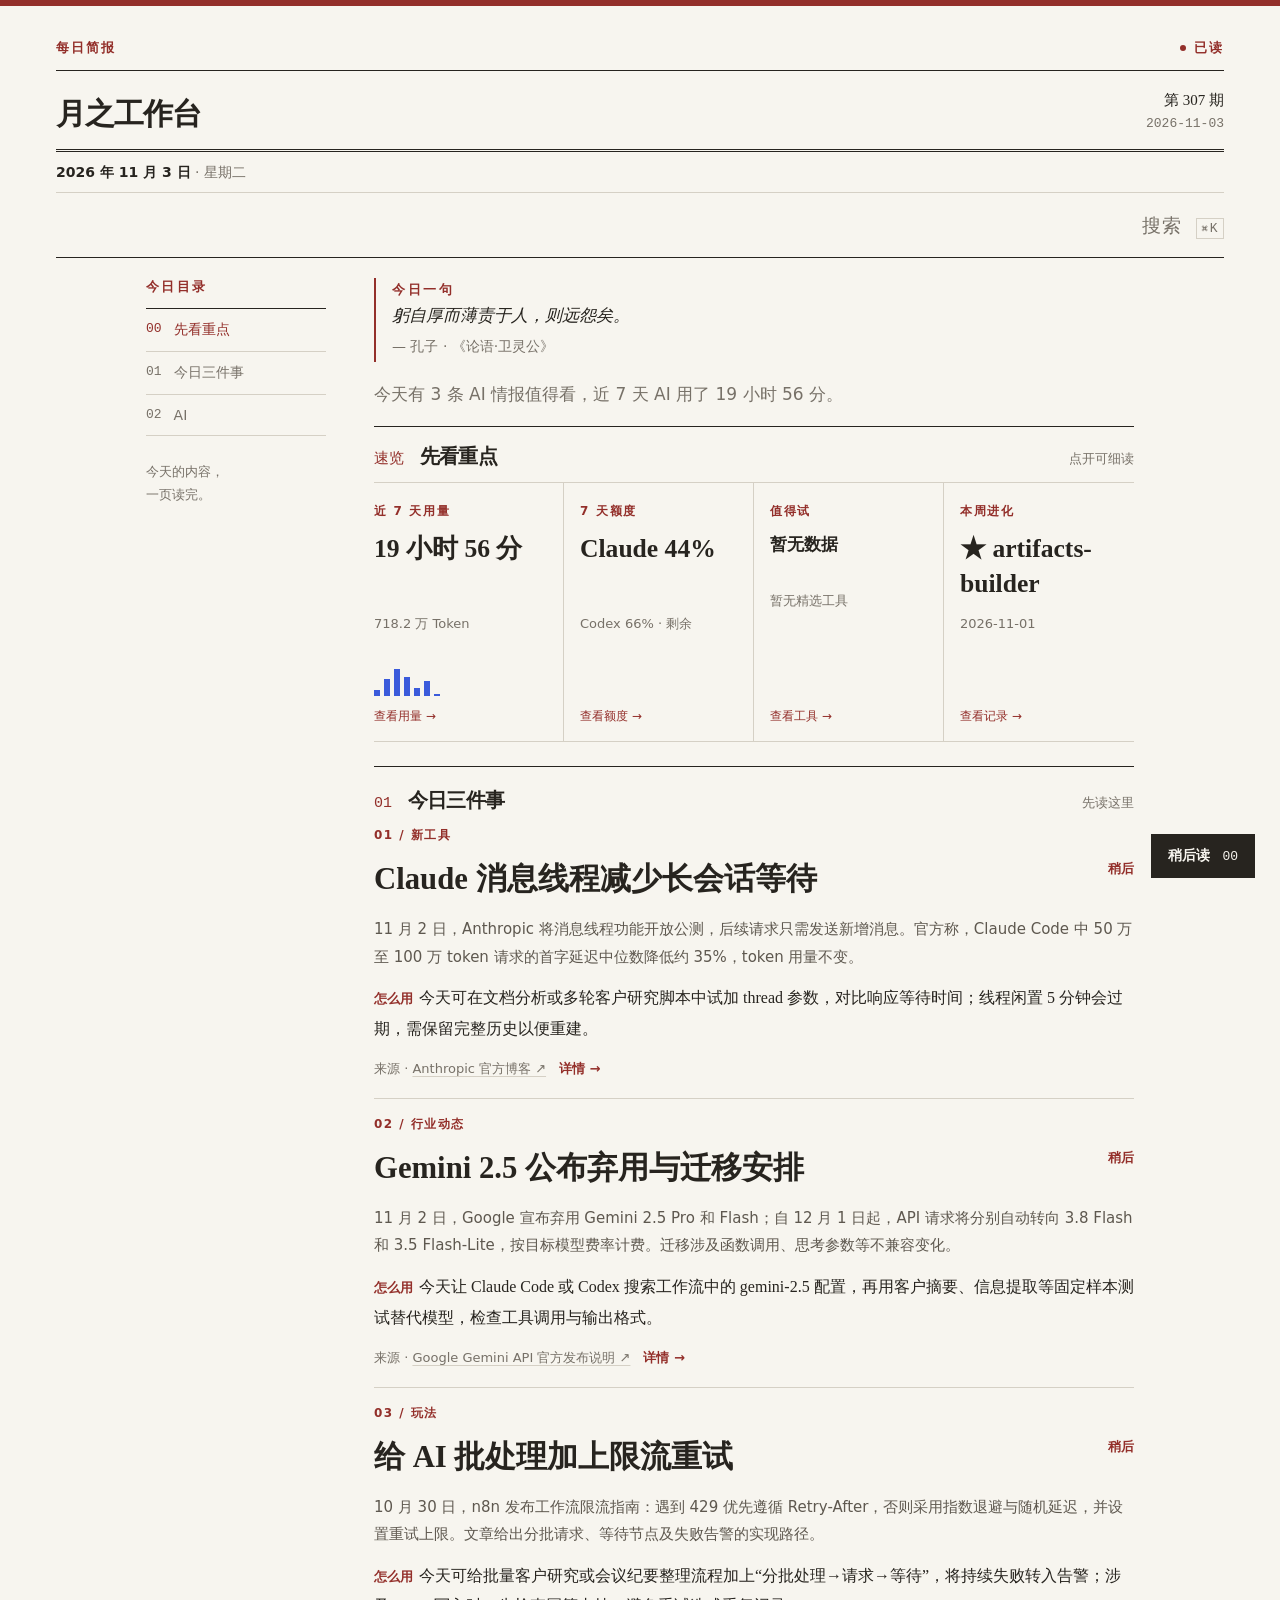
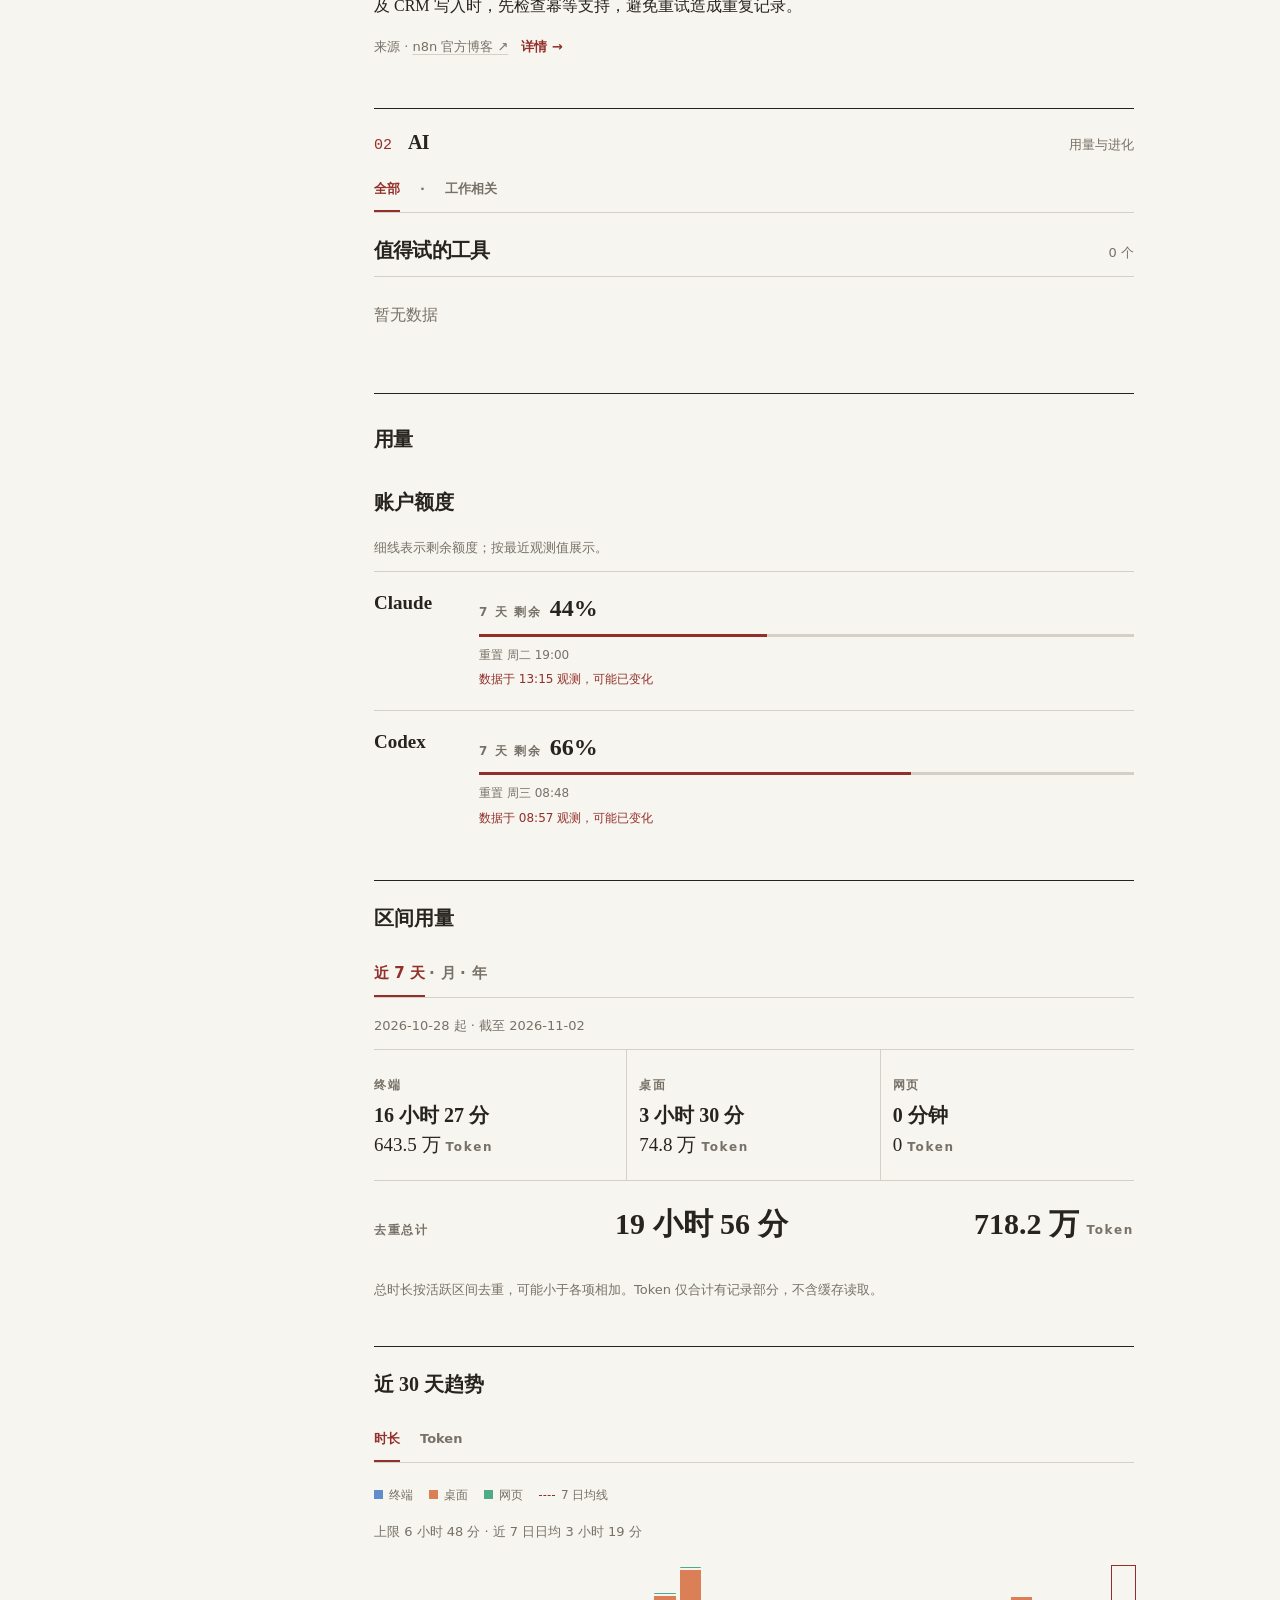
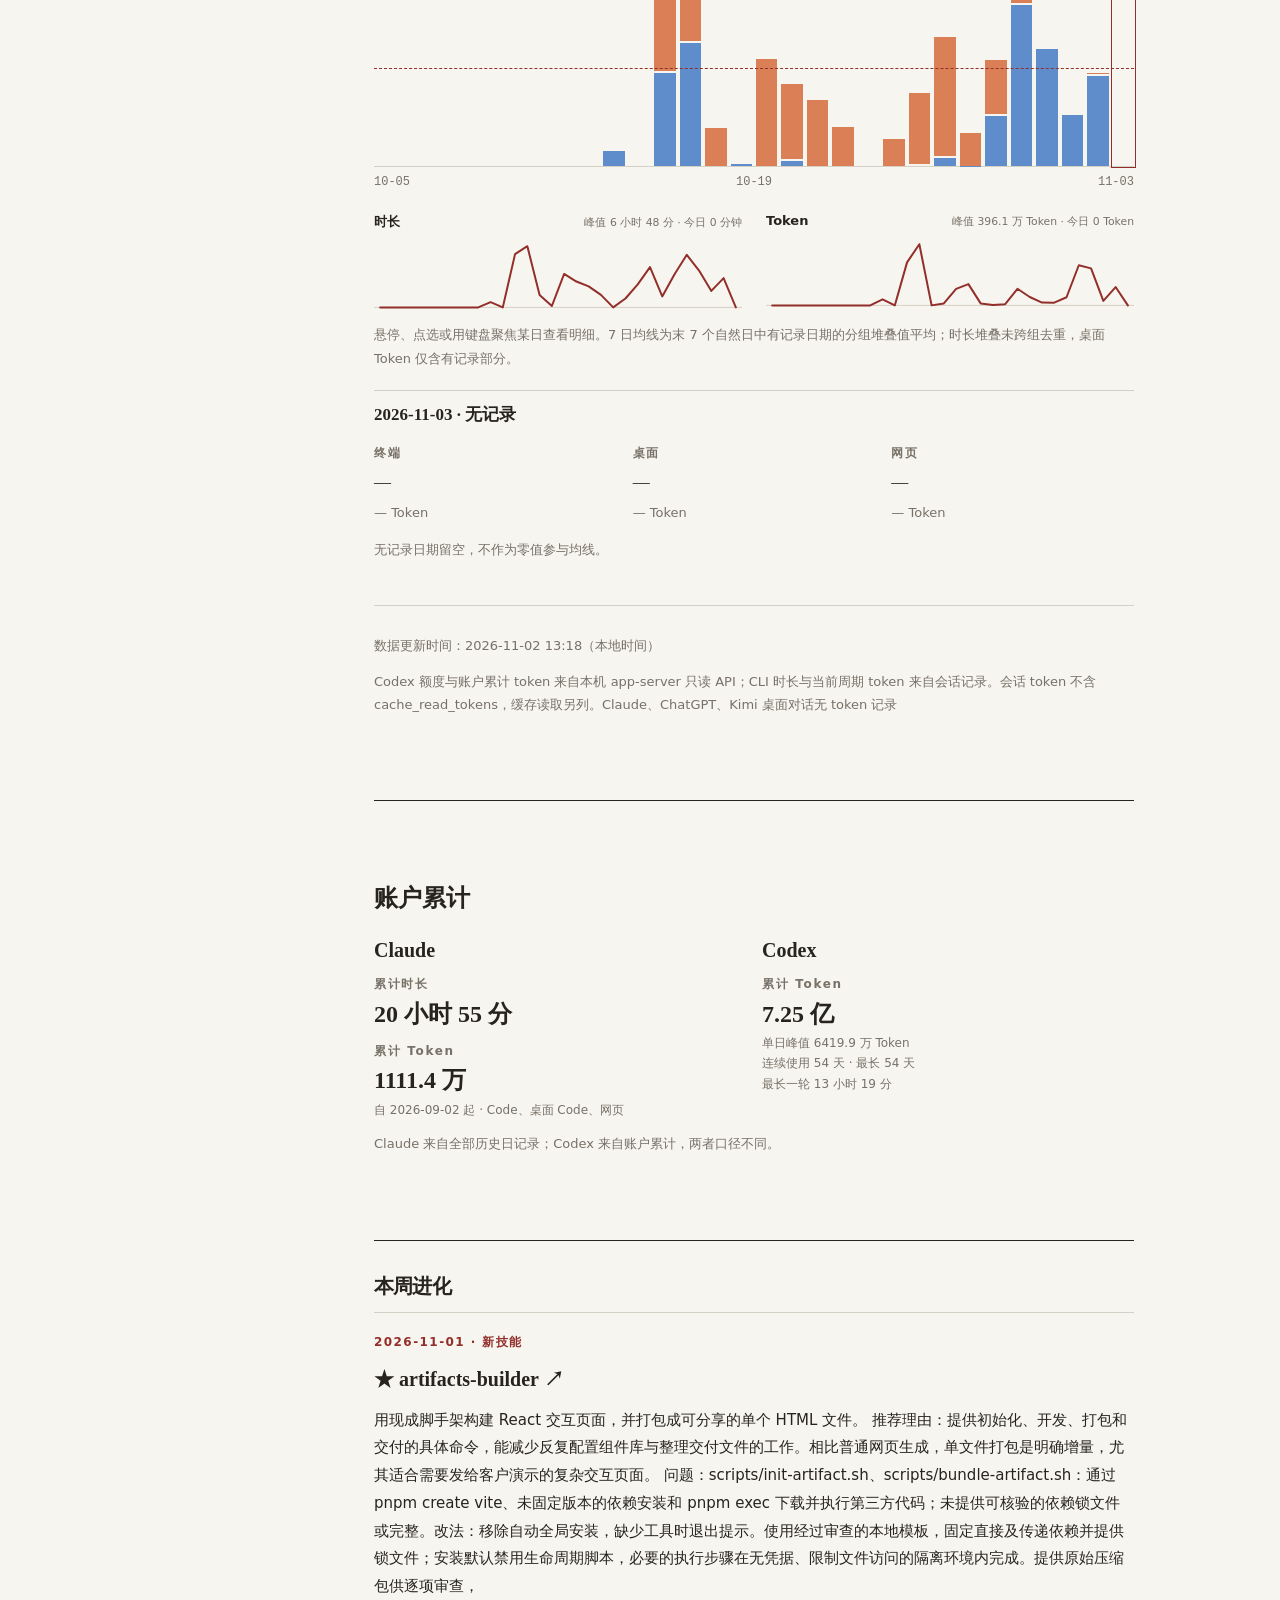
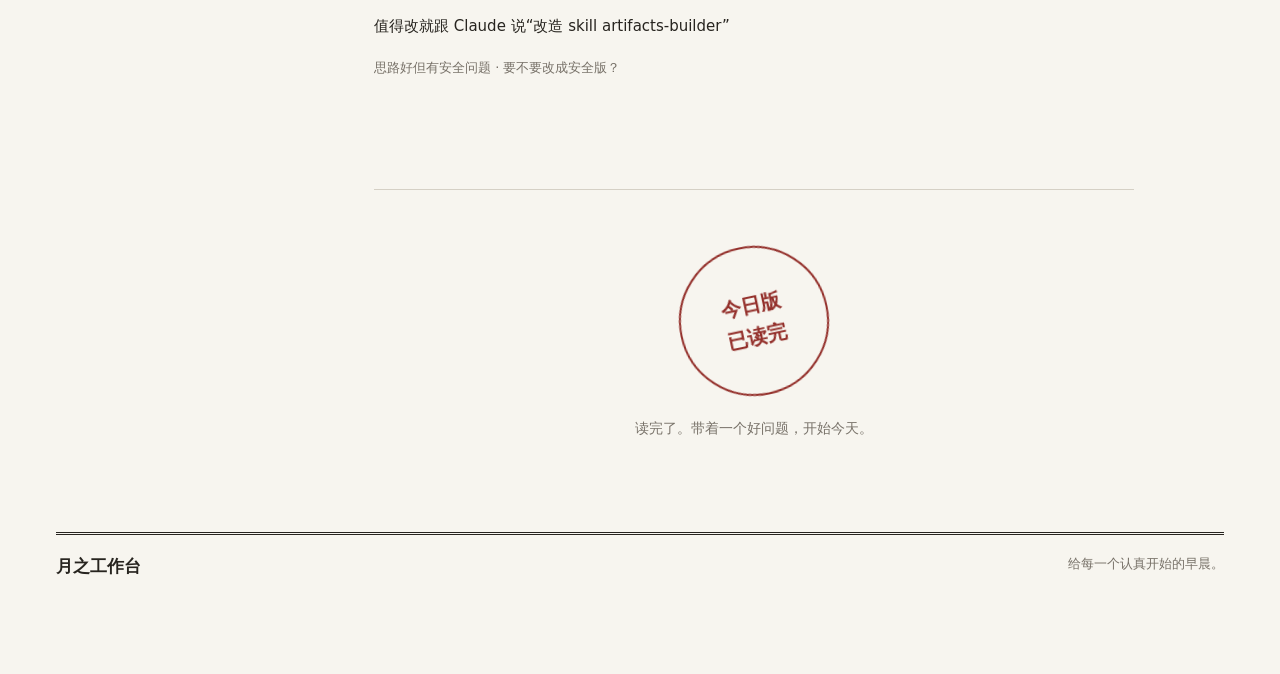
==== commit 13cf9808: "趋势图：浅色配色（dataviz 校验）+ 时长/Token 两张小折线，图表颜色收进 token" ====
--- a/index.html
+++ b/index.html
@@ -431,7 +431,8 @@
 function quotaPanel(){return `<div class="ai-panel"><h3>账户额度</h3><p class="ai-note">细线表示剩余额度；按最近观测值展示。</p>${[['claude','Claude'],['codex','Codex']].map(([key,name])=>`<div class="quota-row"><div class="quota-name">${name}</div>${[['seven_day','7 天']].map(([window,label])=>{const q=state.data?.quota?.[key]?.[window],v=q?.remaining_percent,stale=q?.observed_at&&Date.now()-new Date(q.observed_at).getTime()>6*3600000;return `<div><span class="ai-label">${label} 剩余</span><strong class="quota-value">${v==null?'—':esc(v)+'%'}</strong><div class="quota-track" role="img" aria-label="${name} ${label}剩余 ${v==null?'未知':esc(v)+'%'}"><i class="${v!=null&&Number(v)<20?'low':''}" style="width:${Math.max(0,Math.min(100,Number(v)||0))}%"></i></div><div class="quota-reset">${q?.resets_at?'重置 '+localTime(q.resets_at):'未提供重置时间'}${stale?`<span class="quota-stale">数据于 ${new Date(q.observed_at).toLocaleTimeString('zh-CN',{hour:'2-digit',minute:'2-digit',hour12:false})} 观测，可能已变化</span>`:''}</div></div>`}).join('')}</div>`).join('')}</div>`}
 function groupTotals(p){return `<div class="usage-groups">${aiGroups.map(([key,label,cls])=>`<div class="usage-group ${cls}"><span class="ai-label">${label}</span><strong>${p?.[key]?fmtMinutes(p[key].minutes):'—'}</strong><span class="token">${fmtToken(p?.[key]?.tokens)}</span> <span class="ai-label">Token</span></div>`).join('')}</div><div class="usage-grand"><span class="ai-label">去重总计</span><strong>${p?.total?fmtMinutes(p.total.minutes):'—'}</strong><strong>${fmtToken(p?.total?.tokens)} <small class="ai-label">Token</small></strong></div><p class="ai-note">总时长按活跃区间去重，可能小于各项相加。Token 仅合计有记录部分，不含缓存读取。</p>`}
 function trendSelection(){const date=state.trendDate||state.edition,row=daily(date);return `<h4>${esc(date)}${row?'':' · 无记录'}</h4><div class="trend-detail-grid">${aiGroups.map(([key,label])=>`<div><span class="ai-label">${label}</span><strong>${row?fmtMinutes(row[key]?.minutes):'—'}</strong><span class="ai-note">${fmtToken(row?.[key]?.tokens)} Token</span></div>`).join('')}</div><p class="ai-note">${row?'当天去重总计 '+fmtMinutes(row.total?.minutes)+' · '+fmtToken(row.total?.tokens)+' Token':'无记录日期留空，不作为零值参与均线。'}</p>`}
-function trendPanel(){const rows=calendarRows(),metric=state.metric||'minutes',amount=row=>aiGroups.reduce((sum,[key])=>sum+(Number(row?.[key]?.[metric])||0),0),max=Math.max(1,...rows.map(x=>amount(x.row))),valid=rows.slice(-7).filter(x=>x.row),mean=valid.length?valid.reduce((sum,x)=>sum+amount(x.row),0)/valid.length:0,format=metric==='tokens'?fmtToken:fmtMinutes;return `<section class="ai-panel"><h3>近 30 天趋势</h3><div class="filter-row" role="group" aria-label="趋势指标">${[['minutes','时长'],['tokens','Token']].map(([key,label])=>`<button class="filter-btn ${metric===key?'active':''}" data-metric="${key}" aria-pressed="${metric===key}">${label}</button>`).join('')}</div><div class="ai-legend"><span><i></i>终端</span><span><i class="desktop"></i>桌面</span><span><i class="web"></i>网页</span><span><i class="mean"></i>7 日均线</span></div><p class="ai-note">上限 ${format(max)}${metric==='tokens'?' Token':''} · 近 7 日日均 ${format(mean)}${metric==='tokens'?' Token':''}</p><div class="trend-plot"><div class="trend-bars">${rows.map(({date,row})=>`<button class="trend-day" data-trend-date="${date}" aria-pressed="${date===(state.trendDate||state.edition)}" aria-label="${date}：${row?format(amount(row)):'无记录'}" title="${date}：${row?format(amount(row)):'无记录'}">${[...aiGroups].reverse().map(([key,label,cls])=>`<span class="trend-segment ${cls}" style="height:${(Number(row?.[key]?.[metric])||0)/max*100}%"></span>`).join('')}</button>`).join('')}</div><div class="trend-mean" style="bottom:${mean/max*100}%"></div></div><div class="chart-axis"><span>${rows[0].date.slice(5)}</span><span>${rows[14].date.slice(5)}</span><span>${rows[29].date.slice(5)}</span></div><p class="ai-note">悬停、点选或用键盘聚焦某日查看明细。7 日均线为末 7 个自然日中有记录日期的分组堆叠值平均；时长堆叠未跨组去重，桌面 Token 仅含有记录部分。</p><div class="trend-details" id="trend-details" aria-live="polite">${trendSelection()}</div></section>`}
+function trendLines(rows){const n=rows.length;return `<div class="trend-lines">${[['minutes','时长',fmtMinutes],['tokens','Token',v=>fmtToken(v)+' Token']].map(([m,label,f])=>{const vals=rows.map(r=>r.row?aiGroups.reduce((s,[k])=>s+(Number(r.row?.[k]?.[m])||0),0):0),mx=Math.max(1,...vals),x=i=>((i+.5)/n*100).toFixed(2),y=v=>(38-v/mx*34).toFixed(2);return `<figure class="line-mini"><figcaption><span>${label}</span><small>峰值 ${esc(f(mx))} · 今日 ${esc(f(vals[n-1]))}</small></figcaption><svg viewBox="0 0 100 40" preserveAspectRatio="none" role="img" aria-label="近 30 天每日${label}折线图">${vals.map((v,i)=>`<rect class="hit" x="${(i/n*100).toFixed(2)}" y="0" width="${(100/n).toFixed(2)}" height="40"><title>${rows[i].date}：${esc(f(v))}</title></rect>`).join('')}<line class="base" x1="0" y1="38" x2="100" y2="38" vector-effect="non-scaling-stroke"/><polyline class="trace" points="${vals.map((v,i)=>x(i)+','+y(v)).join(' ')}" vector-effect="non-scaling-stroke"/></svg></figure>`}).join('')}</div>`}
+function trendPanel(){const rows=calendarRows(),metric=state.metric||'minutes',amount=row=>aiGroups.reduce((sum,[key])=>sum+(Number(row?.[key]?.[metric])||0),0),max=Math.max(1,...rows.map(x=>amount(x.row))),valid=rows.slice(-7).filter(x=>x.row),mean=valid.length?valid.reduce((sum,x)=>sum+amount(x.row),0)/valid.length:0,format=metric==='tokens'?fmtToken:fmtMinutes;return `<section class="ai-panel"><h3>近 30 天趋势</h3><div class="filter-row" role="group" aria-label="趋势指标">${[['minutes','时长'],['tokens','Token']].map(([key,label])=>`<button class="filter-btn ${metric===key?'active':''}" data-metric="${key}" aria-pressed="${metric===key}">${label}</button>`).join('')}</div><div class="ai-legend"><span><i></i>终端</span><span><i class="desktop"></i>桌面</span><span><i class="web"></i>网页</span><span><i class="mean"></i>7 日均线</span></div><p class="ai-note">上限 ${format(max)}${metric==='tokens'?' Token':''} · 近 7 日日均 ${format(mean)}${metric==='tokens'?' Token':''}</p><div class="trend-plot"><div class="trend-bars">${rows.map(({date,row})=>`<button class="trend-day" data-trend-date="${date}" aria-pressed="${date===(state.trendDate||state.edition)}" aria-label="${date}：${row?format(amount(row)):'无记录'}" title="${date}：${row?format(amount(row)):'无记录'}">${[...aiGroups].reverse().map(([key,label,cls])=>`<span class="trend-segment ${cls}" style="height:${(Number(row?.[key]?.[metric])||0)/max*100}%"></span>`).join('')}</button>`).join('')}</div><div class="trend-mean" style="bottom:${mean/max*100}%"></div></div><div class="chart-axis"><span>${rows[0].date.slice(5)}</span><span>${rows[14].date.slice(5)}</span><span>${rows[29].date.slice(5)}</span></div>${trendLines(rows)}<p class="ai-note">悬停、点选或用键盘聚焦某日查看明细。7 日均线为末 7 个自然日中有记录日期的分组堆叠值平均；时长堆叠未跨组去重，桌面 Token 仅含有记录部分。</p><div class="trend-details" id="trend-details" aria-live="polite">${trendSelection()}</div></section>`}
 function dataFooter(){return `<div class="ai-data-footer"><p class="ai-note">数据更新时间：${state.data?.updated_at?localTime(state.data.updated_at,true)+'（本地时间）':'未知'}</p><p class="ai-note">${esc(state.data?.note||'暂无数据说明')}</p></div>`}
 function rolling7(){const end=state.edition||dateOnly(new Date()),start=offsetDate(end,-6),days=(state.data?.daily||[]).filter(x=>String(x.date)>=start&&String(x.date)<=end);const add=(a,b)=>{if(b==null)return a;if(typeof b==='number')return(typeof a==='number'?a:0)+b;if(typeof b==='object'){const o=a&&typeof a==='object'?a:{};for(const k in b)o[k]=add(o[k],b[k]);return o}return a??b};let r={};for(const d of days){const{date,...rest}=d;r=add(r,rest)}r.from=start;return r}
 function renderUsage(){const p=state.period==='week'?rolling7():state.data?.periods?.[state.period];return `${quotaPanel()}<section class="ai-panel"><h3>区间用量</h3><div class="period-row ai-periods" role="group" aria-label="用量区间">${[['week','近 7 天'],['month','月'],['year','年']].map(([key,label])=>`<button class="filter-btn ${state.period===key?'active':''}" data-period="${key}" aria-pressed="${state.period===key}">${label}</button>`).join('')}</div><p class="ai-note">${p?.from?esc(p.from)+' 起 · 截至 '+esc(state.data?.periods?.day?.from||state.edition):'本区间暂无数据'}</p>${groupTotals(p)}</section>${trendPanel()}${dataFooter()}`}
--- a/tokens.css
+++ b/tokens.css
@@ -17,6 +17,11 @@
   --line-strong: #6B6862;
   --red-strong: #B43838;
   --paper-glass: #f7f5efb8;
+  /* 图表（2026-11-03，dataviz 校验通过：浅色底 #f7f5ef） */
+  --chart-terminal: #5F8DCB;
+  --chart-desktop: #DB7F57;
+  --chart-web: #4FAA86;
+  --chart-line: var(--red);
   /* 字体族 */
   --serif: 'Noto Serif SC',Georgia,serif;
   --sans: Inter,'Noto Sans SC',system-ui,sans-serif;
@@ -72,6 +77,9 @@
 /* 暗色：只重定义颜色 token */
 @media (prefers-color-scheme: dark) {
   :root:not([data-theme="light"]) {
+    --chart-terminal: #5F8DCB;
+    --chart-desktop: #D27650;
+    --chart-web: #46A07D;
     --paper: #1b1a18;
     --ink: #ebe6dc;
     --muted: #a29c90;
@@ -89,6 +97,9 @@
   }
 }
 :root[data-theme="dark"] {
+  --chart-terminal: #5F8DCB;
+  --chart-desktop: #D27650;
+  --chart-web: #46A07D;
   --paper: #1b1a18;
   --ink: #ebe6dc;
   --muted: #a29c90;
--- a/site.css
+++ b/site.css
@@ -5,7 +5,7 @@
 @media(prefers-reduced-motion:reduce){html{scroll-behavior:auto}*,*::before,*::after{transition-duration:.01ms!important}}
 
 /* AI usage:shared layout; account colors are scoped below. */
-.ai-panel{border-top:1px solid var(--ink);padding:var(--space-24) 0 var(--space-32);min-width:0}.ai-panel h3{font:700 var(--fs-8) var(--serif);margin:0 0 var(--space-20)}.ai-label{font:600 var(--fs-1)/1.7 var(--sans);letter-spacing:.14em;color:var(--muted)}.ai-note{font:var(--fs-2)/1.8 var(--sans);color:var(--muted);margin:var(--space-12) 0;overflow-wrap:anywhere}.ai-figures{display:grid;grid-template-columns:repeat(2,minmax(0,1fr));gap:var(--space-20);margin:var(--space-16) 0}.ai-figure{font:600 var(--fs-fluid-7)/1.5 var(--serif);display:block;overflow-wrap:anywhere}.ai-figure small{font:var(--fs-2) var(--sans);color:var(--muted)}.ai-change{font:var(--fs-3)/1.8 var(--sans);color:var(--red);margin:var(--space-16) 0}.quota-row{display:grid;grid-template-columns:85px minmax(0,1fr);gap:var(--space-20);padding:var(--space-20) 0;border-top:1px solid var(--line)}.quota-name{font:700 var(--fs-7) var(--serif)}.quota-value{font:600 var(--fs-9)/1.4 var(--serif);margin-left:var(--space-8)}.quota-track{height:3px;background:var(--line);margin:var(--space-8) 0}.quota-track i{display:block;height:100%;background:var(--red)}.quota-reset{font:var(--fs-1)/1.7 var(--sans);color:var(--muted)}.quota-stale{color:var(--red);display:block;margin-top:var(--space-4)}.usage-groups{display:grid;grid-template-columns:repeat(3,minmax(0,1fr));border-top:1px solid var(--line);border-bottom:1px solid var(--line)}.usage-group{min-width:0;padding:var(--space-20) var(--space-12);border-right:1px solid var(--line)}.usage-group:first-child{padding-left:0}.usage-group:last-child{border-right:0}.usage-group strong{display:block;font:600 var(--fs-8)/1.7 var(--serif);overflow-wrap:anywhere}.usage-group .token{font:var(--fs-7) var(--serif)}.usage-grand{display:flex;justify-content:space-between;gap:var(--space-20);align-items:baseline;padding:var(--space-20) 0}.usage-grand strong{font:600 var(--fs-10)/1.5 var(--serif)}.ai-periods{justify-content:flex-start;margin:0 0 var(--space-16);gap:var(--space-16)}.ai-periods .filter-btn{font-size:var(--fs-4)}.ai-periods .filter-btn+.filter-btn:before{content:'·';color:var(--muted);position:absolute;margin-left:calc(var(--space-12) * -1)}.ai-table{border-collapse:collapse;width:100%;table-layout:fixed;font:var(--fs-3)/1.7 var(--sans)}.ai-table th{text-align:right;font:500 var(--fs-1)/1.7 var(--sans);letter-spacing:.12em;color:var(--muted);padding:var(--space-8) 0}.ai-table th:first-child{width:36%;text-align:left}.ai-table td{padding:var(--space-12) 0;border-top:1px solid var(--line);text-align:right;font:500 var(--fs-6)/1.65 var(--serif);overflow-wrap:anywhere}.ai-table td:first-child{text-align:left;font:var(--fs-3)/1.7 var(--sans);padding-right:var(--space-12)}.cache-inline{display:none;font:var(--fs-1)/1.7 var(--sans);color:var(--muted)}.zero-tools{border-top:1px solid var(--line);font:var(--fs-2)/1.8 var(--sans);color:var(--muted);padding:var(--space-12) 0}.zero-tools summary{cursor:pointer}.zero-tools p{margin:var(--space-8) 0}.ai-top-tools{list-style:none;padding:0;margin:var(--space-16) 0}.ai-top-tools li{display:grid;grid-template-columns:minmax(0,1fr) auto;gap:var(--space-4) var(--space-16);padding:var(--space-12) 0;border-top:1px solid var(--line)}.ai-top-tools strong{font:600 var(--fs-6) var(--serif)}.ai-top-tools span{font:var(--fs-5) var(--serif);text-align:right}.ai-top-tools small{grid-column:1/-1;color:var(--muted);font-size:var(--fs-2)}.ai-legend{display:flex;gap:var(--space-16);flex-wrap:wrap;margin:var(--space-16) 0;font:var(--fs-1) var(--sans);color:var(--muted)}.ai-legend i{width:9px;height:9px;display:inline-block;margin-right:var(--space-6);background:var(--ink)}.ai-legend .desktop{background:var(--red)}.ai-legend .web{background:var(--line)}.ai-legend .mean{width:16px;height:0;border-top:1px dashed var(--red);vertical-align:middle;background:none}.trend-plot{position:relative;height:200px;border-bottom:1px solid var(--ink);margin-top:var(--space-24)}.trend-bars{position:absolute;inset:0;display:grid;grid-template-columns:repeat(30,minmax(0,1fr));gap:var(--space-4);align-items:end}.trend-day{position:relative;height:100%;min-width:0;padding:0;border:0;background:none;display:flex;flex-direction:column;justify-content:end;z-index:1}.trend-day[aria-pressed=true]{outline:1px solid var(--red);outline-offset:1px}.trend-segment{display:block;width:100%;flex:none;background:var(--ink)}.trend-segment.desktop{background:var(--red)}.trend-segment.web{background:var(--line)}.trend-mean{position:absolute;left:0;right:0;border-top:1px dashed var(--red);pointer-events:none;z-index:2}.trend-details{margin-top:var(--space-20);border-top:1px solid var(--line);padding-top:var(--space-12);min-height:145px}.trend-details h4{margin:0 0 var(--space-12);font:600 var(--fs-6) var(--serif)}.trend-detail-grid{display:grid;grid-template-columns:repeat(3,minmax(0,1fr));gap:var(--space-16)}.trend-detail-grid strong{display:block;font:var(--fs-6) var(--serif);margin:var(--space-6) 0}.account-grid{display:grid;grid-template-columns:repeat(4,minmax(0,1fr));gap:var(--space-16)}.account-grid strong{display:block;font:600 var(--fs-9)/1.6 var(--serif)}.account-grid small{display:block;font:var(--fs-1)/1.7 var(--sans);color:var(--muted)}.ai-data-footer{border-top:1px solid var(--line);padding:var(--space-16) 0 var(--space-32)}.drawer .quota-row{grid-template-columns:85px minmax(0,1fr);gap:var(--space-12)}.drawer .quota-name{grid-column:1/-1}.drawer .ai-figure{font-size:var(--fs-9)}.drawer .usage-group strong{font-size:var(--fs-7)}.drawer .ai-panel{padding-top:var(--space-20)}.drawer .usage-grand{flex-wrap:wrap}.drawer .ai-table .cache-col{display:none}.drawer .cache-inline{display:block}
+.ai-panel{border-top:1px solid var(--ink);padding:var(--space-24) 0 var(--space-32);min-width:0}.ai-panel h3{font:700 var(--fs-8) var(--serif);margin:0 0 var(--space-20)}.ai-label{font:600 var(--fs-1)/1.7 var(--sans);letter-spacing:.14em;color:var(--muted)}.ai-note{font:var(--fs-2)/1.8 var(--sans);color:var(--muted);margin:var(--space-12) 0;overflow-wrap:anywhere}.ai-figures{display:grid;grid-template-columns:repeat(2,minmax(0,1fr));gap:var(--space-20);margin:var(--space-16) 0}.ai-figure{font:600 var(--fs-fluid-7)/1.5 var(--serif);display:block;overflow-wrap:anywhere}.ai-figure small{font:var(--fs-2) var(--sans);color:var(--muted)}.ai-change{font:var(--fs-3)/1.8 var(--sans);color:var(--red);margin:var(--space-16) 0}.quota-row{display:grid;grid-template-columns:85px minmax(0,1fr);gap:var(--space-20);padding:var(--space-20) 0;border-top:1px solid var(--line)}.quota-name{font:700 var(--fs-7) var(--serif)}.quota-value{font:600 var(--fs-9)/1.4 var(--serif);margin-left:var(--space-8)}.quota-track{height:3px;background:var(--line);margin:var(--space-8) 0}.quota-track i{display:block;height:100%;background:var(--red)}.quota-reset{font:var(--fs-1)/1.7 var(--sans);color:var(--muted)}.quota-stale{color:var(--red);display:block;margin-top:var(--space-4)}.usage-groups{display:grid;grid-template-columns:repeat(3,minmax(0,1fr));border-top:1px solid var(--line);border-bottom:1px solid var(--line)}.usage-group{min-width:0;padding:var(--space-20) var(--space-12);border-right:1px solid var(--line)}.usage-group:first-child{padding-left:0}.usage-group:last-child{border-right:0}.usage-group strong{display:block;font:600 var(--fs-8)/1.7 var(--serif);overflow-wrap:anywhere}.usage-group .token{font:var(--fs-7) var(--serif)}.usage-grand{display:flex;justify-content:space-between;gap:var(--space-20);align-items:baseline;padding:var(--space-20) 0}.usage-grand strong{font:600 var(--fs-10)/1.5 var(--serif)}.ai-periods{justify-content:flex-start;margin:0 0 var(--space-16);gap:var(--space-16)}.ai-periods .filter-btn{font-size:var(--fs-4)}.ai-periods .filter-btn+.filter-btn:before{content:'·';color:var(--muted);position:absolute;margin-left:calc(var(--space-12) * -1)}.ai-table{border-collapse:collapse;width:100%;table-layout:fixed;font:var(--fs-3)/1.7 var(--sans)}.ai-table th{text-align:right;font:500 var(--fs-1)/1.7 var(--sans);letter-spacing:.12em;color:var(--muted);padding:var(--space-8) 0}.ai-table th:first-child{width:36%;text-align:left}.ai-table td{padding:var(--space-12) 0;border-top:1px solid var(--line);text-align:right;font:500 var(--fs-6)/1.65 var(--serif);overflow-wrap:anywhere}.ai-table td:first-child{text-align:left;font:var(--fs-3)/1.7 var(--sans);padding-right:var(--space-12)}.cache-inline{display:none;font:var(--fs-1)/1.7 var(--sans);color:var(--muted)}.zero-tools{border-top:1px solid var(--line);font:var(--fs-2)/1.8 var(--sans);color:var(--muted);padding:var(--space-12) 0}.zero-tools summary{cursor:pointer}.zero-tools p{margin:var(--space-8) 0}.ai-top-tools{list-style:none;padding:0;margin:var(--space-16) 0}.ai-top-tools li{display:grid;grid-template-columns:minmax(0,1fr) auto;gap:var(--space-4) var(--space-16);padding:var(--space-12) 0;border-top:1px solid var(--line)}.ai-top-tools strong{font:600 var(--fs-6) var(--serif)}.ai-top-tools span{font:var(--fs-5) var(--serif);text-align:right}.ai-top-tools small{grid-column:1/-1;color:var(--muted);font-size:var(--fs-2)}.ai-legend{display:flex;gap:var(--space-16);flex-wrap:wrap;margin:var(--space-16) 0;font:var(--fs-1) var(--sans);color:var(--muted)}.ai-legend i{width:9px;height:9px;display:inline-block;margin-right:var(--space-6);background:var(--chart-terminal)}.ai-legend .desktop{background:var(--chart-desktop)}.ai-legend .web{background:var(--chart-web)}.ai-legend .mean{width:16px;height:0;border-top:1px dashed var(--red);vertical-align:middle;background:none}.trend-plot{position:relative;height:200px;border-bottom:1px solid var(--line);margin-top:var(--space-24)}.trend-bars{position:absolute;inset:0;display:grid;grid-template-columns:repeat(30,minmax(0,1fr));gap:var(--space-4);align-items:end}.trend-day{position:relative;height:100%;min-width:0;padding:0;border:0;background:none;display:flex;flex-direction:column;justify-content:end;z-index:1}.trend-day[aria-pressed=true]{outline:1px solid var(--red);outline-offset:1px}.trend-segment{display:block;width:100%;flex:none;background:var(--chart-terminal)}.trend-segment.desktop{background:var(--chart-desktop)}.trend-segment.web{background:var(--chart-web)}.trend-mean{position:absolute;left:0;right:0;border-top:1px dashed var(--red);pointer-events:none;z-index:2}.trend-details{margin-top:var(--space-20);border-top:1px solid var(--line);padding-top:var(--space-12);min-height:145px}.trend-details h4{margin:0 0 var(--space-12);font:600 var(--fs-6) var(--serif)}.trend-detail-grid{display:grid;grid-template-columns:repeat(3,minmax(0,1fr));gap:var(--space-16)}.trend-detail-grid strong{display:block;font:var(--fs-6) var(--serif);margin:var(--space-6) 0}.account-grid{display:grid;grid-template-columns:repeat(4,minmax(0,1fr));gap:var(--space-16)}.account-grid strong{display:block;font:600 var(--fs-9)/1.6 var(--serif)}.account-grid small{display:block;font:var(--fs-1)/1.7 var(--sans);color:var(--muted)}.ai-data-footer{border-top:1px solid var(--line);padding:var(--space-16) 0 var(--space-32)}.drawer .quota-row{grid-template-columns:85px minmax(0,1fr);gap:var(--space-12)}.drawer .quota-name{grid-column:1/-1}.drawer .ai-figure{font-size:var(--fs-9)}.drawer .usage-group strong{font-size:var(--fs-7)}.drawer .ai-panel{padding-top:var(--space-20)}.drawer .usage-grand{flex-wrap:wrap}.drawer .ai-table .cache-col{display:none}.drawer .cache-inline{display:block}
 @media(max-width:560px){.quota-row{grid-template-columns:85px minmax(0,1fr);gap:var(--space-16)}.quota-name{grid-column:1/-1}.usage-groups{grid-template-columns:1fr}.usage-group,.usage-group:first-child{padding:var(--space-12) 0;border-right:0;border-bottom:1px solid var(--line)}.usage-group:last-child{border-bottom:0}.usage-group strong{display:inline;margin-right:var(--space-12);font-size:var(--fs-8)}.usage-group>.ai-label:first-child{display:block;margin-bottom:var(--space-2)}.usage-grand{display:block}.usage-grand strong{display:block;font-size:var(--fs-9)}.ai-table .cache-col{display:none}.ai-table th:first-child{width:42%}.ai-table th:nth-child(2){width:33%}.ai-table th:nth-child(3){width:25%}.ai-table td{font-size:var(--fs-5)}.cache-inline{display:block}.ai-figures{gap:var(--space-12)}.ai-figure{font-size:var(--fs-9)}.trend-bars{gap:var(--space-2)}.ai-legend{gap:var(--space-12);font-size:var(--fs-1)}.account-grid{grid-template-columns:repeat(2,minmax(0,1fr));gap:var(--space-20)}.trend-detail-grid{grid-template-columns:1fr;gap:var(--space-12)}.trend-detail-grid strong{display:inline;margin:0 var(--space-8)}.trend-details{min-height:200px}.quota-value{font-size:var(--fs-9)}.ai-periods{gap:var(--space-24)}}
 
 /* Round two:left directory, readable navigation and scoped account colors. */
@@ -98,3 +98,17 @@
 /* 三件事标题是链接时保持正文颜色 */
 .story-head h3 a{color:inherit;text-decoration:none}
 .story-head h3 a:hover{text-decoration:underline;text-decoration-color:var(--red);text-underline-offset:var(--space-4)}
+
+/* 趋势图：堆叠色块间留 2px 纸色缝隙（色盲辅助区分）；时长 / Token 两张小折线，各自刻度，不用双轴 */
+.trend-segment:not(:first-child){box-shadow:inset 0 2px 0 var(--paper)}
+.trend-segment:first-child{border-radius:var(--radius-2) var(--radius-2) 0 0}
+.trend-lines{display:grid;grid-template-columns:1fr 1fr;gap:var(--space-24);margin-top:var(--space-24)}
+.line-mini{margin:0;min-width:0}
+.line-mini figcaption{display:flex;justify-content:space-between;align-items:baseline;gap:var(--space-8);margin-bottom:var(--space-8);font:var(--fs-2) var(--sans);color:var(--muted)}
+.line-mini figcaption span{font-weight:600;color:var(--ink)}
+.line-mini svg{display:block;width:100%;height:72px;overflow:visible}
+.line-mini .base{stroke:var(--line);stroke-width:1}
+.line-mini .trace{fill:none;stroke:var(--chart-line);stroke-width:2;stroke-linejoin:round;stroke-linecap:round}
+.line-mini .hit{fill:transparent}
+.line-mini .hit:hover{fill:var(--soft)}
+@media(max-width:560px){.trend-lines{grid-template-columns:1fr}}
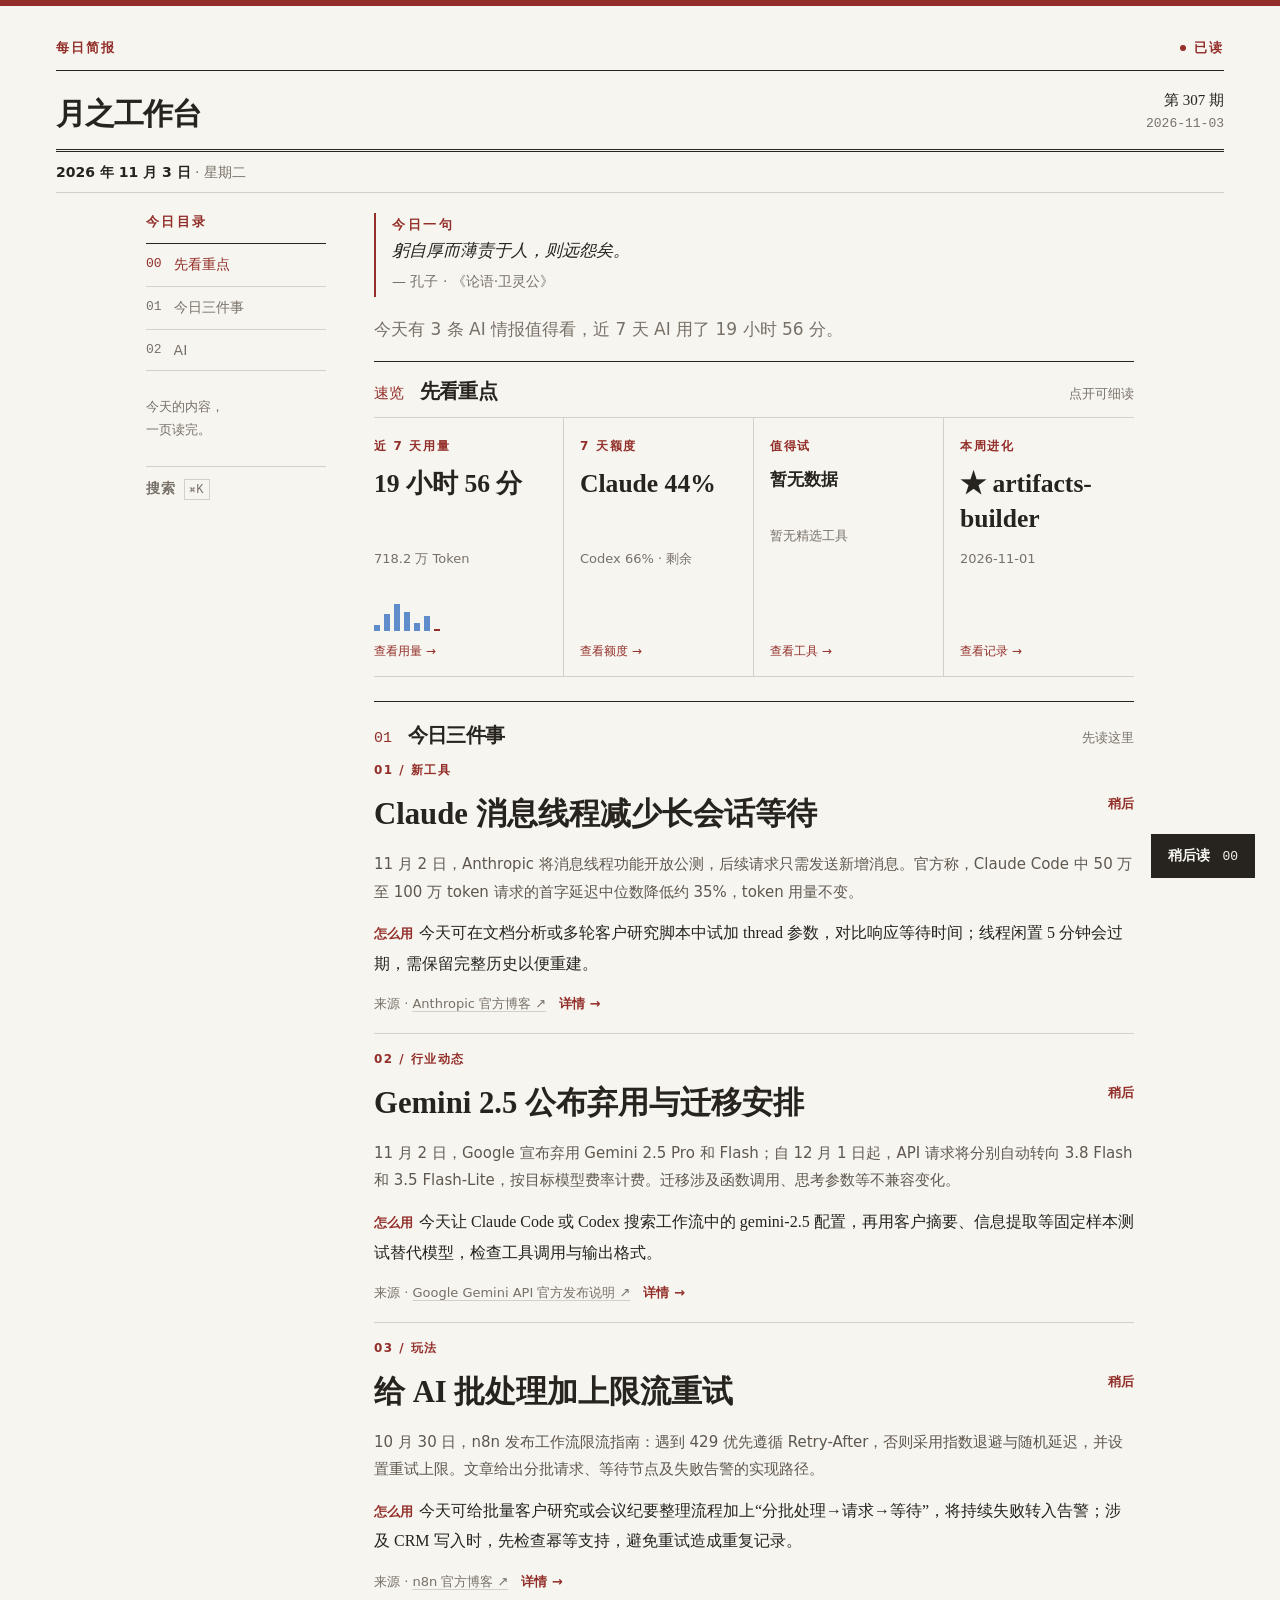
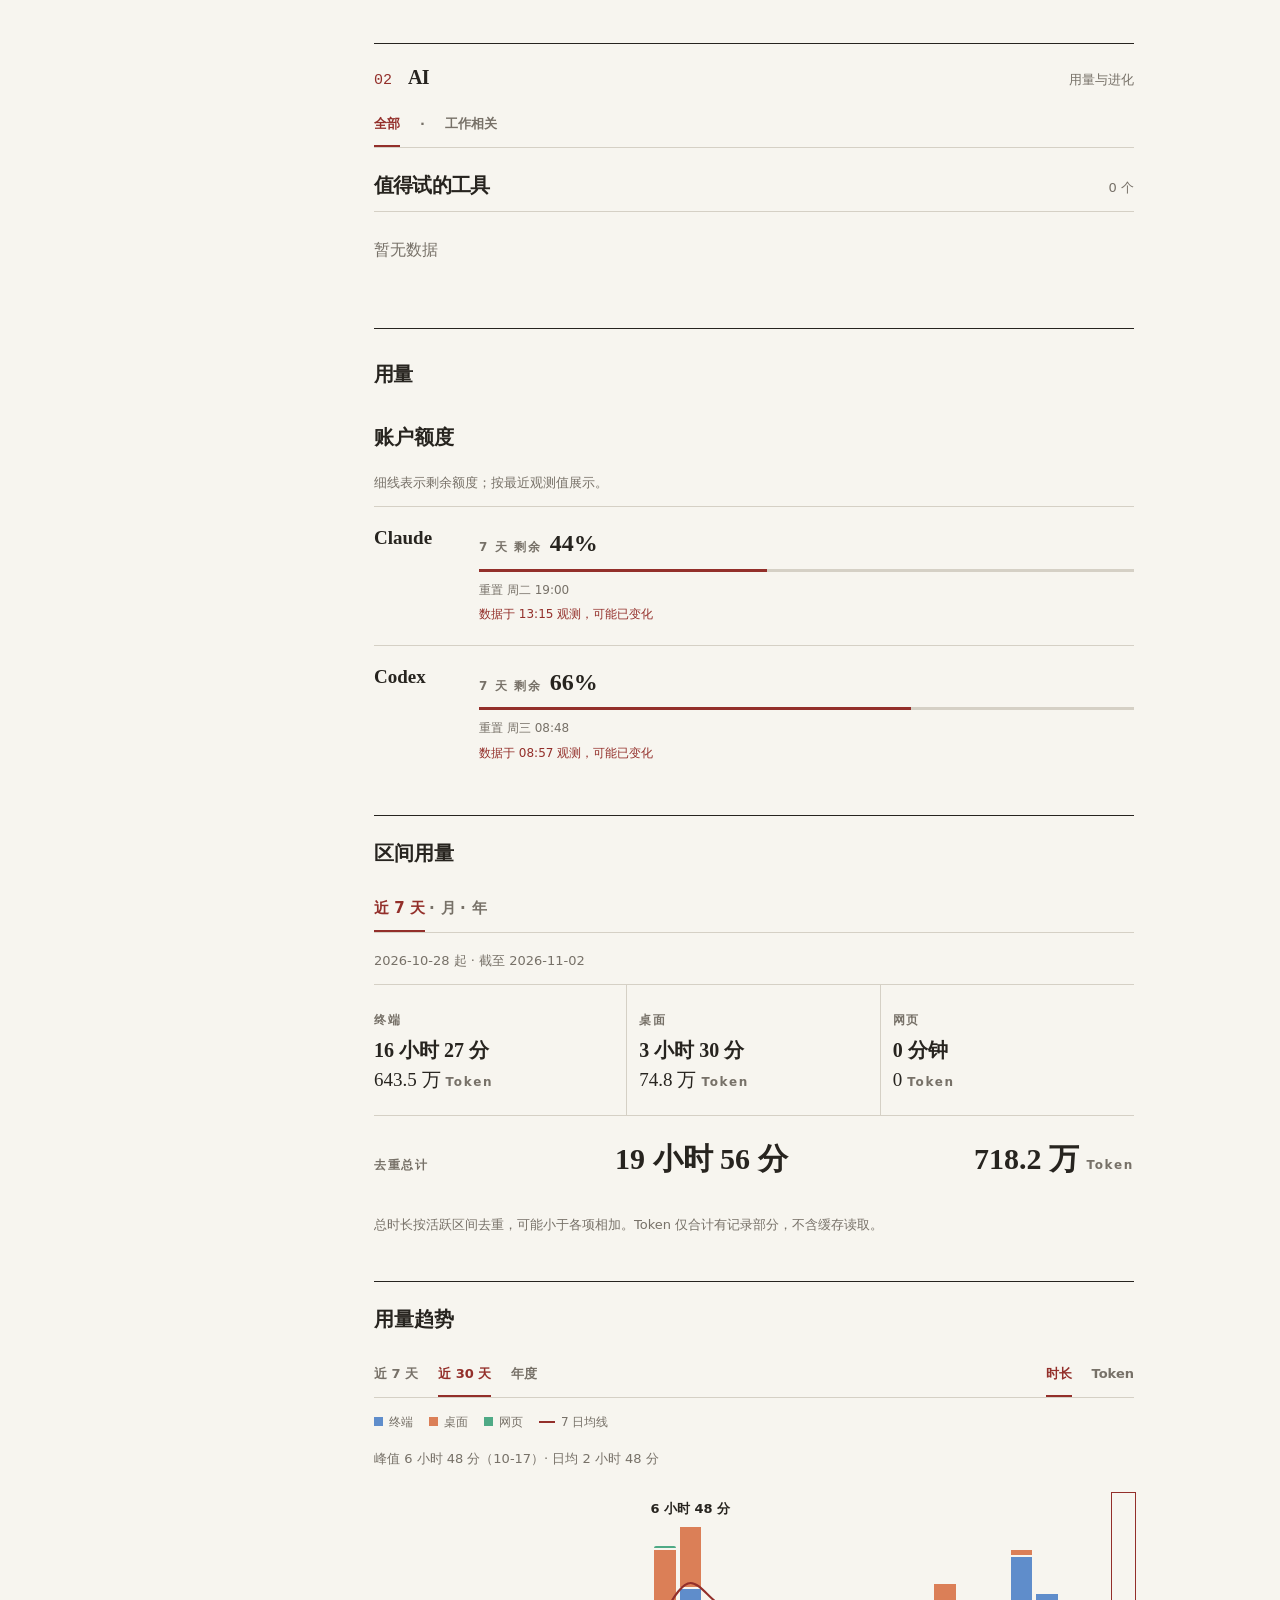
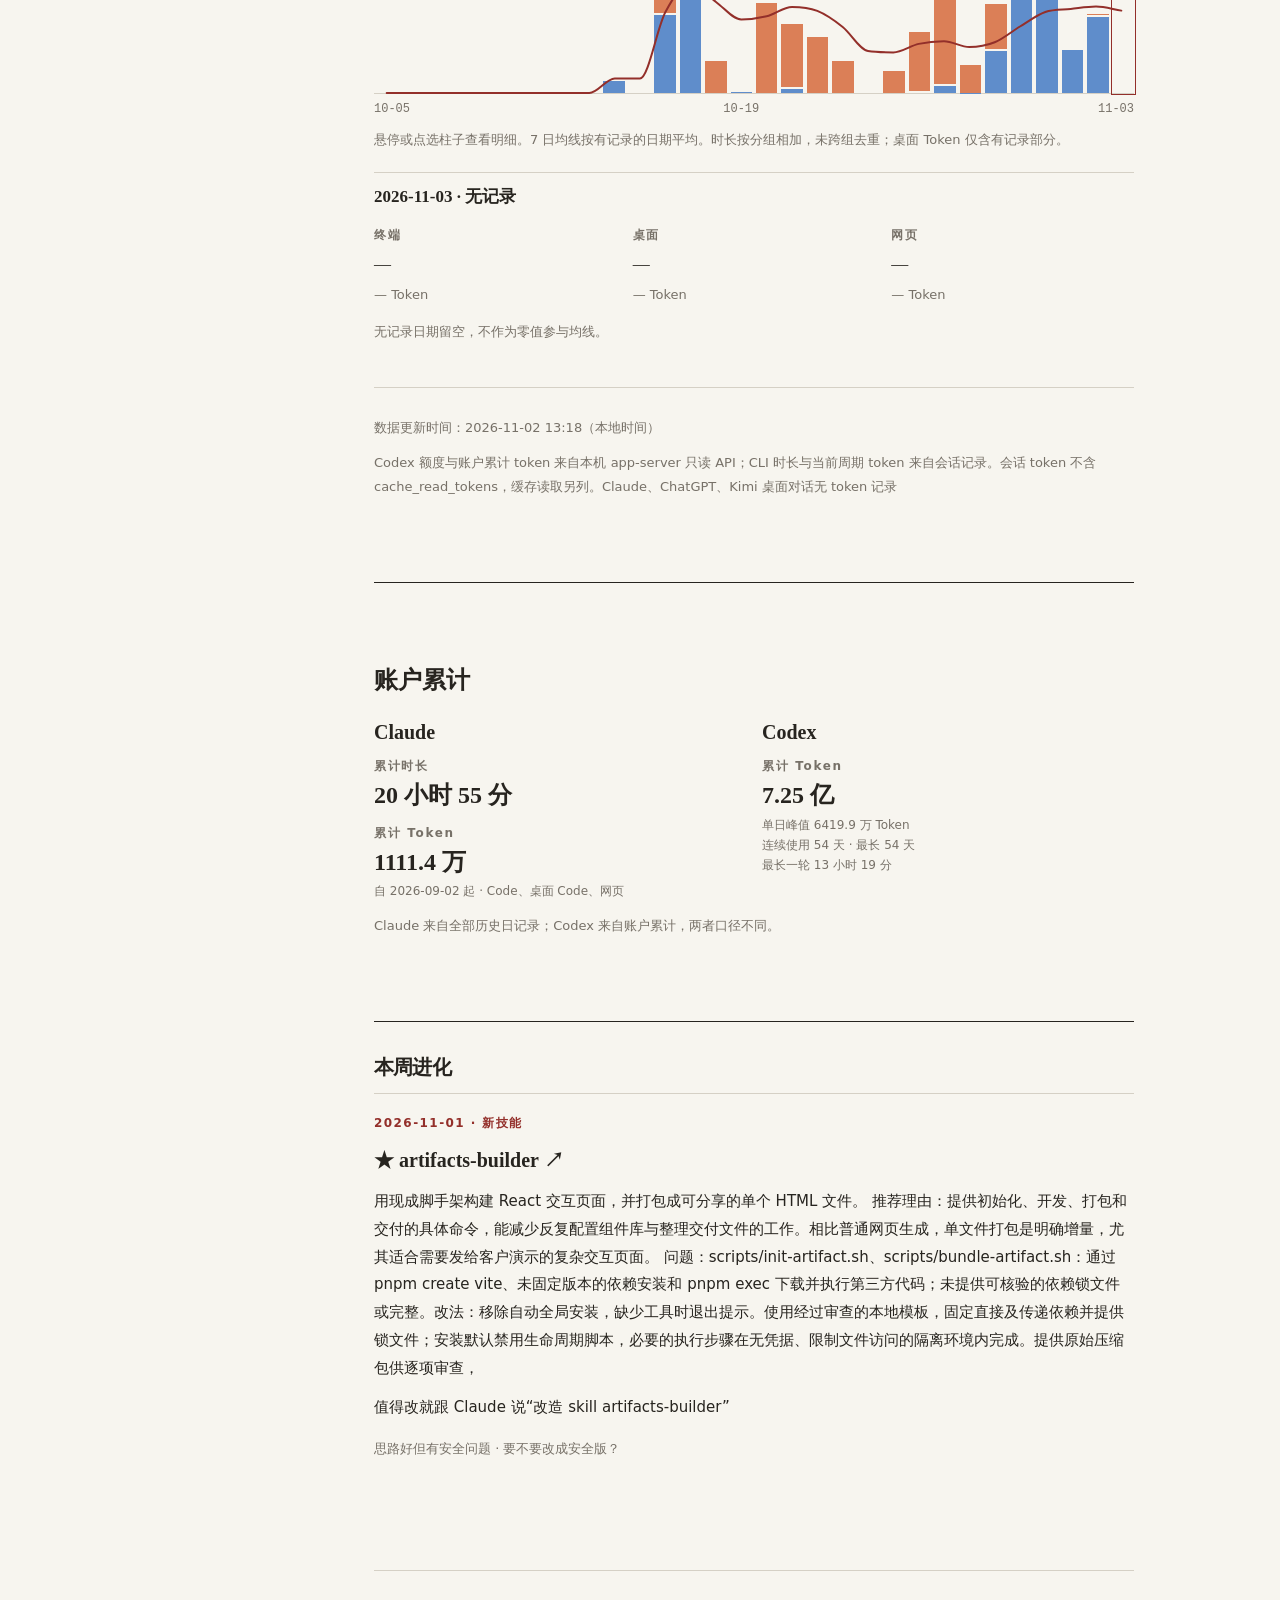
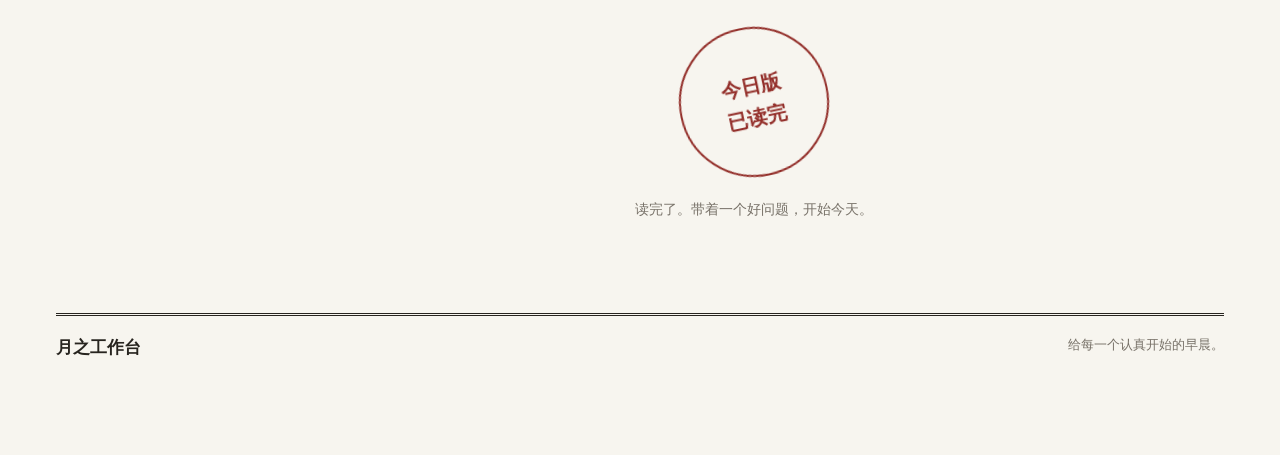
==== commit 1349e1fd: "趋势图改为柱状图+峰值+均线，可切换近7天/近30天/年度；去掉小折线；搜索移到左侧目录底部" ====
--- a/index.html
+++ b/index.html
@@ -10,15 +10,14 @@
 <link rel="apple-touch-icon" href="apple-touch-icon.png">
 <meta name="apple-mobile-web-app-title" content="月之工作台">
 <meta name="apple-mobile-web-app-capable" content="yes">
-<link rel="stylesheet" href="tokens.css">
-<link rel="stylesheet" href="site.css">
+<link rel="stylesheet" href="tokens.css?v=14c3568d">
+<link rel="stylesheet" href="site.css?v=1c3265c5">
 </head>
 <body>
 <div class="topline"></div><div class="shell">
 <header class="masthead" id="top"><div class="utility"><strong class="edition-type">每日简报</strong><span id="read-state" class="read-state"><i class="state-dot"></i>未读</span></div><div class="brand-row"><div><div class="brand-kicker">把今天值得看的，放在一页</div><h1 class="brand">月之工作台</h1></div><div class="brand-sub"><strong id="issue">第 — 期</strong><span id="date-en">—</span></div></div><div class="datebar"><span><strong id="date-zh">—</strong><span id="weekday"></span></span><span class="right" id="edition-note">一页读完</span></div></header>
-<nav class="view-nav" aria-label="搜索"><button class="search-trigger" id="search-trigger" type="button">搜索 <kbd>⌘K</kbd></button></nav>
-<nav class="mobile-toc" id="mobile-toc" aria-label="今日栏目"><a href="#summary">00 先看重点</a><a href="#s1">01 今日三件事</a><a href="#s3">02 AI</a></nav>
-<div class="layout"><aside class="toc" id="toc" aria-label="今日目录"><div class="toc-label">今日目录</div><a href="#summary"><span>00</span>先看重点</a><a href="#s1"><span>01</span>今日三件事</a><a href="#s3"><span>02</span>AI</a><div class="toc-foot">今天的内容，<br>一页读完。</div></aside><main class="main">
+<nav class="mobile-toc" id="mobile-toc" aria-label="今日栏目"><a href="#summary">00 先看重点</a><a href="#s1">01 今日三件事</a><a href="#s3">02 AI</a><button class="toc-search" type="button" data-search>搜索</button></nav>
+<div class="layout"><aside class="toc" id="toc" aria-label="今日目录"><div class="toc-label">今日目录</div><a href="#summary"><span>00</span>先看重点</a><a href="#s1"><span>01</span>今日三件事</a><a href="#s3"><span>02</span>AI</a><div class="toc-foot">今天的内容，<br>一页读完。</div><button class="toc-search" id="search-trigger" type="button">搜索 <kbd>⌘K</kbd></button></aside><main class="main">
 <div class="view" id="today-view"><section class="daily-quote" id="daily-quote" aria-label="今日一句"></section><div class="intro"><div class="eyebrow">编者按</div><h2 id="judgement">正在整理这一版的重点。</h2><p id="intro-note">先看重点，再挑一件今天能试的事。</p><div class="accent-line"></div></div><section class="summary-section" id="summary"><div class="section-head"><span class="section-no">速览</span><h2>先看重点</h2><small>点开可细读</small></div><div class="summary-grid" id="summary-grid"></div></section>
 <section class="paper-section" id="s1"><div class="section-head"><span class="section-no">01</span><h2>今日三件事</h2><small>先读这里</small></div><div id="top-stories" class="empty">正在排版…</div></section><section class="paper-section" id="s3"><div class="section-head"><span class="section-no">02</span><h2>AI</h2><small>用量与进化</small></div><section class="ai-section" id="ai-picks"><div id="ai-picks-content"></div></section><section class="ai-section" id="ai-usage"><div class="section-head"><h2>用量</h2></div><div id="ai-usage-content"></div></section><section class="ai-section" id="ai-accounts"><div id="ai-accounts-content"></div></section><section class="ai-section" id="ai-evolution"><div id="ai-evolution-content"></div></section></section><div class="finish" id="finish"><div class="finish-rule"></div><div class="stamp">今日版<br>已读完</div><p>读完了。带着一个好问题，开始今天。</p></div></div>
 </main></div><footer class="page-footer"><strong>月之工作台</strong><span>给每一个认真开始的早晨。</span></footer></div>
@@ -33,7 +32,7 @@
 const link=v=>`href="${esc(safeUrl(v)||'#')}" target="_blank" rel="noopener"`;
 const readJson=(k,f)=>{try{return JSON.parse(localStorage.getItem('proto-'+k))??f}catch{return f}};
 const saveJson=(k,v)=>{try{localStorage.setItem('proto-'+k,JSON.stringify(v))}catch{}};
-const state={data:null,picks:null,brief:null,evolution:null,edition:'',period:'week',metric:'minutes',trendDate:null,pickFilter:'all',drawer:null,search:false,read:readJson('read-editions',{}),saved:new Set(readJson('saved',[])),later:new Map((readJson('later',[])||[]).filter(x=>x&&x.id).map(x=>[x.id,x]))};
+const state={data:null,picks:null,brief:null,evolution:null,edition:'',period:'week',trendRange:'30',metric:'minutes',trendDate:null,pickFilter:'all',drawer:null,search:false,read:readJson('read-editions',{}),saved:new Set(readJson('saved',[])),later:new Map((readJson('later',[])||[]).filter(x=>x&&x.id).map(x=>[x.id,x]))};
 const available=new Map();let toastTimer;
 function toast(t){const x=$('#toast');x.textContent=t;x.classList.add('show');clearTimeout(toastTimer);toastTimer=setTimeout(()=>x.classList.remove('show'),2000)}
 function dateOnly(v){if(!v)return'';const d=new Date(v);return Number.isNaN(+d)?String(v).slice(0,10):new Intl.DateTimeFormat('en-CA',{timeZone:'Asia/Shanghai',year:'numeric',month:'2-digit',day:'2-digit'}).format(d)}
@@ -431,8 +430,12 @@
 function quotaPanel(){return `<div class="ai-panel"><h3>账户额度</h3><p class="ai-note">细线表示剩余额度；按最近观测值展示。</p>${[['claude','Claude'],['codex','Codex']].map(([key,name])=>`<div class="quota-row"><div class="quota-name">${name}</div>${[['seven_day','7 天']].map(([window,label])=>{const q=state.data?.quota?.[key]?.[window],v=q?.remaining_percent,stale=q?.observed_at&&Date.now()-new Date(q.observed_at).getTime()>6*3600000;return `<div><span class="ai-label">${label} 剩余</span><strong class="quota-value">${v==null?'—':esc(v)+'%'}</strong><div class="quota-track" role="img" aria-label="${name} ${label}剩余 ${v==null?'未知':esc(v)+'%'}"><i class="${v!=null&&Number(v)<20?'low':''}" style="width:${Math.max(0,Math.min(100,Number(v)||0))}%"></i></div><div class="quota-reset">${q?.resets_at?'重置 '+localTime(q.resets_at):'未提供重置时间'}${stale?`<span class="quota-stale">数据于 ${new Date(q.observed_at).toLocaleTimeString('zh-CN',{hour:'2-digit',minute:'2-digit',hour12:false})} 观测，可能已变化</span>`:''}</div></div>`}).join('')}</div>`).join('')}</div>`}
 function groupTotals(p){return `<div class="usage-groups">${aiGroups.map(([key,label,cls])=>`<div class="usage-group ${cls}"><span class="ai-label">${label}</span><strong>${p?.[key]?fmtMinutes(p[key].minutes):'—'}</strong><span class="token">${fmtToken(p?.[key]?.tokens)}</span> <span class="ai-label">Token</span></div>`).join('')}</div><div class="usage-grand"><span class="ai-label">去重总计</span><strong>${p?.total?fmtMinutes(p.total.minutes):'—'}</strong><strong>${fmtToken(p?.total?.tokens)} <small class="ai-label">Token</small></strong></div><p class="ai-note">总时长按活跃区间去重，可能小于各项相加。Token 仅合计有记录部分，不含缓存读取。</p>`}
 function trendSelection(){const date=state.trendDate||state.edition,row=daily(date);return `<h4>${esc(date)}${row?'':' · 无记录'}</h4><div class="trend-detail-grid">${aiGroups.map(([key,label])=>`<div><span class="ai-label">${label}</span><strong>${row?fmtMinutes(row[key]?.minutes):'—'}</strong><span class="ai-note">${fmtToken(row?.[key]?.tokens)} Token</span></div>`).join('')}</div><p class="ai-note">${row?'当天去重总计 '+fmtMinutes(row.total?.minutes)+' · '+fmtToken(row.total?.tokens)+' Token':'无记录日期留空，不作为零值参与均线。'}</p>`}
-function trendLines(rows){const n=rows.length;return `<div class="trend-lines">${[['minutes','时长',fmtMinutes],['tokens','Token',v=>fmtToken(v)+' Token']].map(([m,label,f])=>{const vals=rows.map(r=>r.row?aiGroups.reduce((s,[k])=>s+(Number(r.row?.[k]?.[m])||0),0):0),mx=Math.max(1,...vals),x=i=>((i+.5)/n*100).toFixed(2),y=v=>(38-v/mx*34).toFixed(2);return `<figure class="line-mini"><figcaption><span>${label}</span><small>峰值 ${esc(f(mx))} · 今日 ${esc(f(vals[n-1]))}</small></figcaption><svg viewBox="0 0 100 40" preserveAspectRatio="none" role="img" aria-label="近 30 天每日${label}折线图">${vals.map((v,i)=>`<rect class="hit" x="${(i/n*100).toFixed(2)}" y="0" width="${(100/n).toFixed(2)}" height="40"><title>${rows[i].date}：${esc(f(v))}</title></rect>`).join('')}<line class="base" x1="0" y1="38" x2="100" y2="38" vector-effect="non-scaling-stroke"/><polyline class="trace" points="${vals.map((v,i)=>x(i)+','+y(v)).join(' ')}" vector-effect="non-scaling-stroke"/></svg></figure>`}).join('')}</div>`}
-function trendPanel(){const rows=calendarRows(),metric=state.metric||'minutes',amount=row=>aiGroups.reduce((sum,[key])=>sum+(Number(row?.[key]?.[metric])||0),0),max=Math.max(1,...rows.map(x=>amount(x.row))),valid=rows.slice(-7).filter(x=>x.row),mean=valid.length?valid.reduce((sum,x)=>sum+amount(x.row),0)/valid.length:0,format=metric==='tokens'?fmtToken:fmtMinutes;return `<section class="ai-panel"><h3>近 30 天趋势</h3><div class="filter-row" role="group" aria-label="趋势指标">${[['minutes','时长'],['tokens','Token']].map(([key,label])=>`<button class="filter-btn ${metric===key?'active':''}" data-metric="${key}" aria-pressed="${metric===key}">${label}</button>`).join('')}</div><div class="ai-legend"><span><i></i>终端</span><span><i class="desktop"></i>桌面</span><span><i class="web"></i>网页</span><span><i class="mean"></i>7 日均线</span></div><p class="ai-note">上限 ${format(max)}${metric==='tokens'?' Token':''} · 近 7 日日均 ${format(mean)}${metric==='tokens'?' Token':''}</p><div class="trend-plot"><div class="trend-bars">${rows.map(({date,row})=>`<button class="trend-day" data-trend-date="${date}" aria-pressed="${date===(state.trendDate||state.edition)}" aria-label="${date}：${row?format(amount(row)):'无记录'}" title="${date}：${row?format(amount(row)):'无记录'}">${[...aiGroups].reverse().map(([key,label,cls])=>`<span class="trend-segment ${cls}" style="height:${(Number(row?.[key]?.[metric])||0)/max*100}%"></span>`).join('')}</button>`).join('')}</div><div class="trend-mean" style="bottom:${mean/max*100}%"></div></div><div class="chart-axis"><span>${rows[0].date.slice(5)}</span><span>${rows[14].date.slice(5)}</span><span>${rows[29].date.slice(5)}</span></div>${trendLines(rows)}<p class="ai-note">悬停、点选或用键盘聚焦某日查看明细。7 日均线为末 7 个自然日中有记录日期的分组堆叠值平均；时长堆叠未跨组去重，桌面 Token 仅含有记录部分。</p><div class="trend-details" id="trend-details" aria-live="polite">${trendSelection()}</div></section>`}
+function smoothPath(pts){if(pts.length<3)return 'M'+pts.map(p=>p.join(',')).join('L');const n=pts.length,dx=[],m=[],t=[];for(let i=0;i<n-1;i++){dx[i]=pts[i+1][0]-pts[i][0];m[i]=(pts[i+1][1]-pts[i][1])/dx[i]}t[0]=m[0];t[n-1]=m[n-2];for(let i=1;i<n-1;i++)t[i]=m[i-1]*m[i]<=0?0:(m[i-1]+m[i])/2;for(let i=0;i<n-1;i++){if(m[i]===0){t[i]=t[i+1]=0;continue}const a=t[i]/m[i],b=t[i+1]/m[i],h=a*a+b*b;if(h>9){const k=3/Math.sqrt(h);t[i]=k*a*m[i];t[i+1]=k*b*m[i]}}let p=`M${pts[0][0].toFixed(2)},${pts[0][1].toFixed(2)}`;for(let i=0;i<n-1;i++){const h=dx[i]/3;p+=`C${(pts[i][0]+h).toFixed(2)},${(pts[i][1]+h*t[i]).toFixed(2)} ${(pts[i+1][0]-h).toFixed(2)},${(pts[i+1][1]-h*t[i+1]).toFixed(2)} ${pts[i+1][0].toFixed(2)},${pts[i+1][1].toFixed(2)}`}return p}
+function trendRows(range){if(range==='year'){const y=String(state.edition||dateOnly(new Date())).slice(0,4),days=state.data?.daily||[];return Array.from({length:12},(_,k)=>{const key=`${y}-${String(k+1).padStart(2,'0')}`,list=days.filter(x=>String(x.date).startsWith(key));if(!list.length)return{key,label:`${k+1}月`,row:null};const row={};for(const x of list)for(const [g] of aiGroups)for(const mm of ['minutes','tokens']){row[g]=row[g]||{};row[g][mm]=(row[g][mm]||0)+(Number(x?.[g]?.[mm])||0)}return{key,label:`${k+1}月`,row}})}const n=range==='7'?7:30;return Array.from({length:n},(_,i)=>{const date=offsetDate(state.edition,i-(n-1));return{key:date,label:date.slice(5),row:daily(date),day:true}})}
+function trendPanel(){const range=state.trendRange||'30',rows=trendRows(range),n=rows.length,metric=state.metric||'minutes',amount=row=>aiGroups.reduce((sum,[key])=>sum+(Number(row?.[key]?.[metric])||0),0),vals=rows.map(r=>r.row?amount(r.row):0),peak=Math.max(...vals),max=Math.max(1,peak*1.18),recorded=rows.filter(r=>r.row),mean=recorded.length?recorded.reduce((s,r)=>s+amount(r.row),0)/recorded.length:0,format=metric==='tokens'?v=>fmtToken(v)+' Token':fmtMinutes,pi=vals.indexOf(peak),unit=range==='year'?'月':'日',avgLabel=range==='30'?'7 日均线':range==='year'?'月均线':'日均线';
+let avgSvg='';if(range==='30'){const ma=rows.map((_,i)=>{const w=rows.slice(Math.max(0,i-6),i+1).filter(r=>r.row);return w.length?w.reduce((s,r)=>s+amount(r.row),0)/w.length:0});avgSvg=`<svg class="trend-avg" viewBox="0 0 100 100" preserveAspectRatio="none" aria-hidden="true"><path d="${smoothPath(ma.map((v,i)=>[(i+.5)/n*100,100-v/max*100]))}" fill="none" vector-effect="non-scaling-stroke"/></svg>`}
+const labelAt=i=>range==='30'?(i===0||i===14||i===n-1):true;
+return `<section class="ai-panel"><h3>用量趋势</h3><div class="trend-controls"><div class="filter-row" role="group" aria-label="趋势范围">${[['7','近 7 天'],['30','近 30 天'],['year','年度']].map(([key,label])=>`<button class="filter-btn ${range===key?'active':''}" data-trend-range="${key}" aria-pressed="${range===key}">${label}</button>`).join('')}</div><div class="filter-row trend-metric" role="group" aria-label="趋势指标">${[['minutes','时长'],['tokens','Token']].map(([key,label])=>`<button class="filter-btn ${metric===key?'active':''}" data-metric="${key}" aria-pressed="${metric===key}">${label}</button>`).join('')}</div></div><div class="ai-legend"><span><i></i>终端</span><span><i class="desktop"></i>桌面</span><span><i class="web"></i>网页</span><span><i class="mean"></i>${avgLabel}</span></div><p class="ai-note">峰值 ${esc(format(peak))}（${esc(rows[pi]?.label||'—')}）· ${unit}均 ${esc(format(mean))}</p><div class="trend-plot" style="--n:${n}"><div class="trend-bars">${rows.map(({key,label,row,day},i)=>{const tip=`${label}：${row?format(amount(row)):'无记录'}`;return `<button class="trend-day" ${day?`data-trend-date="${key}" aria-pressed="${key===(state.trendDate||state.edition)}"`:''} aria-label="${esc(tip)}" title="${esc(tip)}">${i===pi&&peak>0?`<span class="trend-peak" style="bottom:${(peak/max*100).toFixed(2)}%">${esc(format(peak))}</span>`:''}${[...aiGroups].reverse().map(([k,,cls])=>`<span class="trend-segment ${cls}" style="height:${(Number(row?.[k]?.[metric])||0)/max*100}%"></span>`).join('')}</button>`}).join('')}</div>${range==='30'?avgSvg:`<div class="trend-mean" style="bottom:${mean/max*100}%"></div>`}</div><div class="trend-axis" style="--n:${n}">${rows.map((r,i)=>`<span>${labelAt(i)?esc(r.label):''}</span>`).join('')}</div><p class="ai-note">悬停或点选柱子查看明细。${range==='30'?'7 日均线按有记录的日期平均。':''}时长按分组相加，未跨组去重；桌面 Token 仅含有记录部分。</p>${range==='year'?'':`<div class="trend-details" id="trend-details" aria-live="polite">${trendSelection()}</div>`}</section>`}
 function dataFooter(){return `<div class="ai-data-footer"><p class="ai-note">数据更新时间：${state.data?.updated_at?localTime(state.data.updated_at,true)+'（本地时间）':'未知'}</p><p class="ai-note">${esc(state.data?.note||'暂无数据说明')}</p></div>`}
 function rolling7(){const end=state.edition||dateOnly(new Date()),start=offsetDate(end,-6),days=(state.data?.daily||[]).filter(x=>String(x.date)>=start&&String(x.date)<=end);const add=(a,b)=>{if(b==null)return a;if(typeof b==='number')return(typeof a==='number'?a:0)+b;if(typeof b==='object'){const o=a&&typeof a==='object'?a:{};for(const k in b)o[k]=add(o[k],b[k]);return o}return a??b};let r={};for(const d of days){const{date,...rest}=d;r=add(r,rest)}r.from=start;return r}
 function renderUsage(){const p=state.period==='week'?rolling7():state.data?.periods?.[state.period];return `${quotaPanel()}<section class="ai-panel"><h3>区间用量</h3><div class="period-row ai-periods" role="group" aria-label="用量区间">${[['week','近 7 天'],['month','月'],['year','年']].map(([key,label])=>`<button class="filter-btn ${state.period===key?'active':''}" data-period="${key}" aria-pressed="${state.period===key}">${label}</button>`).join('')}</div><p class="ai-note">${p?.from?esc(p.from)+' 起 · 截至 '+esc(state.data?.periods?.day?.from||state.edition):'本区间暂无数据'}</p>${groupTotals(p)}</section>${trendPanel()}${dataFooter()}`}
@@ -456,10 +459,10 @@
 function openSearch(){closeOverlays();state.search=true;$('#search-input').value='';renderSearch();$('#search-box').classList.add('open');$('#backdrop').classList.add('open');document.body.classList.add('locked');$('#search-input').focus()}
 function toggleFavorite(id){state.saved.has(id)?state.saved.delete(id):state.saved.add(id);saveJson('saved',[...state.saved]);renderAISection('picks');if(state.drawer)renderDrawer();toast(state.saved.has(id)?'已收藏':'已取消收藏')}
 function updateScroll(){const ids=['summary','s1','s3'];let active='#summary';for(const id of ids){const x=document.getElementById(id);if(x&&x.getBoundingClientRect().top<=innerHeight*.28)active='#'+id}$$('.toc a,.mobile-toc a').forEach(x=>{const on=x.getAttribute('href')===active;x.classList.toggle('active',on);if(on)x.setAttribute('aria-current','location');else x.removeAttribute('aria-current')})}
-document.addEventListener('click',e=>{const t=e.target.closest('[data-section],[data-detail],[data-save],[data-remove],[data-favorite],[data-period],[data-metric],[data-trend-date],[data-pick-filter]');if(!t)return;if(t.dataset.section){closeOverlays();scrollToAI(t.dataset.section)}else if(t.dataset.detail)openDrawer(t.dataset.detail,t.dataset.index);else if(t.dataset.save)saveButton(t.dataset.save);else if(t.dataset.remove){state.later.delete(t.dataset.remove);saveJson('later',[...state.later.values()]);syncSaved();toast('已移出稍后读')}else if(t.dataset.favorite)toggleFavorite(t.dataset.favorite);else if(t.dataset.period){state.period=t.dataset.period;renderAISection('usage')}else if(t.dataset.metric){state.metric=t.dataset.metric;renderAISection('usage')}else if(t.dataset.trendDate){selectTrend(t.dataset.trendDate)}else if(t.dataset.pickFilter){state.pickFilter=t.dataset.pickFilter;renderAISection('picks');syncSaved()}});
+document.addEventListener('click',e=>{const t=e.target.closest('[data-section],[data-detail],[data-save],[data-remove],[data-favorite],[data-period],[data-trend-range],[data-metric],[data-trend-date],[data-pick-filter]');if(!t)return;if(t.dataset.section){closeOverlays();scrollToAI(t.dataset.section)}else if(t.dataset.detail)openDrawer(t.dataset.detail,t.dataset.index);else if(t.dataset.save)saveButton(t.dataset.save);else if(t.dataset.remove){state.later.delete(t.dataset.remove);saveJson('later',[...state.later.values()]);syncSaved();toast('已移出稍后读')}else if(t.dataset.favorite)toggleFavorite(t.dataset.favorite);else if(t.dataset.period){state.period=t.dataset.period;renderAISection('usage')}else if(t.dataset.trendRange){state.trendRange=t.dataset.trendRange;renderAISection('usage')}else if(t.dataset.metric){state.metric=t.dataset.metric;renderAISection('usage')}else if(t.dataset.trendDate){selectTrend(t.dataset.trendDate)}else if(t.dataset.pickFilter){state.pickFilter=t.dataset.pickFilter;renderAISection('picks');syncSaved()}});
 function selectTrend(date){if(state.trendDate===date)return;state.trendDate=date;const detail=$('#trend-details');if(detail)detail.innerHTML=trendSelection();$$('[data-trend-date]').forEach(x=>x.setAttribute('aria-pressed',String(x.dataset.trendDate===date)))}
 for(const event of ['pointerover','focusin'])document.addEventListener(event,e=>{const t=e.target.closest('[data-trend-date]');if(t)selectTrend(t.dataset.trendDate)});
-$('#later-tab').addEventListener('click',()=>openDrawer('later'));$('#search-trigger').addEventListener('click',openSearch);$('#search-close').addEventListener('click',closeOverlays);$('#drawer-close').addEventListener('click',closeOverlays);$('#backdrop').addEventListener('click',closeOverlays);$('#search-input').addEventListener('input',renderSearch);document.addEventListener('keydown',e=>{if((e.metaKey||e.ctrlKey)&&e.key.toLowerCase()==='k'){e.preventDefault();state.search?closeOverlays():openSearch()}if(e.key==='Escape')closeOverlays()});let touchY=0;$('#drawer').addEventListener('touchstart',e=>{touchY=e.touches[0].clientY},{passive:true});$('#drawer').addEventListener('touchend',e=>{if(innerWidth<=560&&e.changedTouches[0].clientY-touchY>110&&$('#drawer-body').scrollTop===0)closeOverlays()},{passive:true});window.addEventListener('scroll',updateScroll,{passive:true});
+$('#later-tab').addEventListener('click',()=>openDrawer('later'));$$('#search-trigger,[data-search]').forEach(b=>b.addEventListener('click',openSearch));$('#search-close').addEventListener('click',closeOverlays);$('#drawer-close').addEventListener('click',closeOverlays);$('#backdrop').addEventListener('click',closeOverlays);$('#search-input').addEventListener('input',renderSearch);document.addEventListener('keydown',e=>{if((e.metaKey||e.ctrlKey)&&e.key.toLowerCase()==='k'){e.preventDefault();state.search?closeOverlays():openSearch()}if(e.key==='Escape')closeOverlays()});let touchY=0;$('#drawer').addEventListener('touchstart',e=>{touchY=e.touches[0].clientY},{passive:true});$('#drawer').addEventListener('touchend',e=>{if(innerWidth<=560&&e.changedTouches[0].clientY-touchY>110&&$('#drawer-body').scrollTop===0)closeOverlays()},{passive:true});window.addEventListener('scroll',updateScroll,{passive:true});
 const finishObserver=new IntersectionObserver(entries=>{if(entries.some(x=>x.isIntersecting)&&!state.read[state.edition]){state.read[state.edition]=true;saveJson('read-editions',state.read);updateReadState()}},{threshold:.35});finishObserver.observe($('#finish'));
 async function getFile(name){try{const r=await fetch(DATA_BASE+name,{cache:'no-store'});if(!r.ok)throw Error(r.status);return await r.json()}catch{return null}}
 async function init(){const [data,picksFile,brief,evolution]=await Promise.all(['data.json','picks.json','brief.json','evolution.json'].map(getFile));state.data=data;state.picks=picksFile;state.brief=brief;state.evolution=evolution;setEdition();renderToday();updateScroll()}init();
--- a/site.css
+++ b/site.css
@@ -5,7 +5,7 @@
 @media(prefers-reduced-motion:reduce){html{scroll-behavior:auto}*,*::before,*::after{transition-duration:.01ms!important}}
 
 /* AI usage:shared layout; account colors are scoped below. */
-.ai-panel{border-top:1px solid var(--ink);padding:var(--space-24) 0 var(--space-32);min-width:0}.ai-panel h3{font:700 var(--fs-8) var(--serif);margin:0 0 var(--space-20)}.ai-label{font:600 var(--fs-1)/1.7 var(--sans);letter-spacing:.14em;color:var(--muted)}.ai-note{font:var(--fs-2)/1.8 var(--sans);color:var(--muted);margin:var(--space-12) 0;overflow-wrap:anywhere}.ai-figures{display:grid;grid-template-columns:repeat(2,minmax(0,1fr));gap:var(--space-20);margin:var(--space-16) 0}.ai-figure{font:600 var(--fs-fluid-7)/1.5 var(--serif);display:block;overflow-wrap:anywhere}.ai-figure small{font:var(--fs-2) var(--sans);color:var(--muted)}.ai-change{font:var(--fs-3)/1.8 var(--sans);color:var(--red);margin:var(--space-16) 0}.quota-row{display:grid;grid-template-columns:85px minmax(0,1fr);gap:var(--space-20);padding:var(--space-20) 0;border-top:1px solid var(--line)}.quota-name{font:700 var(--fs-7) var(--serif)}.quota-value{font:600 var(--fs-9)/1.4 var(--serif);margin-left:var(--space-8)}.quota-track{height:3px;background:var(--line);margin:var(--space-8) 0}.quota-track i{display:block;height:100%;background:var(--red)}.quota-reset{font:var(--fs-1)/1.7 var(--sans);color:var(--muted)}.quota-stale{color:var(--red);display:block;margin-top:var(--space-4)}.usage-groups{display:grid;grid-template-columns:repeat(3,minmax(0,1fr));border-top:1px solid var(--line);border-bottom:1px solid var(--line)}.usage-group{min-width:0;padding:var(--space-20) var(--space-12);border-right:1px solid var(--line)}.usage-group:first-child{padding-left:0}.usage-group:last-child{border-right:0}.usage-group strong{display:block;font:600 var(--fs-8)/1.7 var(--serif);overflow-wrap:anywhere}.usage-group .token{font:var(--fs-7) var(--serif)}.usage-grand{display:flex;justify-content:space-between;gap:var(--space-20);align-items:baseline;padding:var(--space-20) 0}.usage-grand strong{font:600 var(--fs-10)/1.5 var(--serif)}.ai-periods{justify-content:flex-start;margin:0 0 var(--space-16);gap:var(--space-16)}.ai-periods .filter-btn{font-size:var(--fs-4)}.ai-periods .filter-btn+.filter-btn:before{content:'·';color:var(--muted);position:absolute;margin-left:calc(var(--space-12) * -1)}.ai-table{border-collapse:collapse;width:100%;table-layout:fixed;font:var(--fs-3)/1.7 var(--sans)}.ai-table th{text-align:right;font:500 var(--fs-1)/1.7 var(--sans);letter-spacing:.12em;color:var(--muted);padding:var(--space-8) 0}.ai-table th:first-child{width:36%;text-align:left}.ai-table td{padding:var(--space-12) 0;border-top:1px solid var(--line);text-align:right;font:500 var(--fs-6)/1.65 var(--serif);overflow-wrap:anywhere}.ai-table td:first-child{text-align:left;font:var(--fs-3)/1.7 var(--sans);padding-right:var(--space-12)}.cache-inline{display:none;font:var(--fs-1)/1.7 var(--sans);color:var(--muted)}.zero-tools{border-top:1px solid var(--line);font:var(--fs-2)/1.8 var(--sans);color:var(--muted);padding:var(--space-12) 0}.zero-tools summary{cursor:pointer}.zero-tools p{margin:var(--space-8) 0}.ai-top-tools{list-style:none;padding:0;margin:var(--space-16) 0}.ai-top-tools li{display:grid;grid-template-columns:minmax(0,1fr) auto;gap:var(--space-4) var(--space-16);padding:var(--space-12) 0;border-top:1px solid var(--line)}.ai-top-tools strong{font:600 var(--fs-6) var(--serif)}.ai-top-tools span{font:var(--fs-5) var(--serif);text-align:right}.ai-top-tools small{grid-column:1/-1;color:var(--muted);font-size:var(--fs-2)}.ai-legend{display:flex;gap:var(--space-16);flex-wrap:wrap;margin:var(--space-16) 0;font:var(--fs-1) var(--sans);color:var(--muted)}.ai-legend i{width:9px;height:9px;display:inline-block;margin-right:var(--space-6);background:var(--chart-terminal)}.ai-legend .desktop{background:var(--chart-desktop)}.ai-legend .web{background:var(--chart-web)}.ai-legend .mean{width:16px;height:0;border-top:1px dashed var(--red);vertical-align:middle;background:none}.trend-plot{position:relative;height:200px;border-bottom:1px solid var(--line);margin-top:var(--space-24)}.trend-bars{position:absolute;inset:0;display:grid;grid-template-columns:repeat(30,minmax(0,1fr));gap:var(--space-4);align-items:end}.trend-day{position:relative;height:100%;min-width:0;padding:0;border:0;background:none;display:flex;flex-direction:column;justify-content:end;z-index:1}.trend-day[aria-pressed=true]{outline:1px solid var(--red);outline-offset:1px}.trend-segment{display:block;width:100%;flex:none;background:var(--chart-terminal)}.trend-segment.desktop{background:var(--chart-desktop)}.trend-segment.web{background:var(--chart-web)}.trend-mean{position:absolute;left:0;right:0;border-top:1px dashed var(--red);pointer-events:none;z-index:2}.trend-details{margin-top:var(--space-20);border-top:1px solid var(--line);padding-top:var(--space-12);min-height:145px}.trend-details h4{margin:0 0 var(--space-12);font:600 var(--fs-6) var(--serif)}.trend-detail-grid{display:grid;grid-template-columns:repeat(3,minmax(0,1fr));gap:var(--space-16)}.trend-detail-grid strong{display:block;font:var(--fs-6) var(--serif);margin:var(--space-6) 0}.account-grid{display:grid;grid-template-columns:repeat(4,minmax(0,1fr));gap:var(--space-16)}.account-grid strong{display:block;font:600 var(--fs-9)/1.6 var(--serif)}.account-grid small{display:block;font:var(--fs-1)/1.7 var(--sans);color:var(--muted)}.ai-data-footer{border-top:1px solid var(--line);padding:var(--space-16) 0 var(--space-32)}.drawer .quota-row{grid-template-columns:85px minmax(0,1fr);gap:var(--space-12)}.drawer .quota-name{grid-column:1/-1}.drawer .ai-figure{font-size:var(--fs-9)}.drawer .usage-group strong{font-size:var(--fs-7)}.drawer .ai-panel{padding-top:var(--space-20)}.drawer .usage-grand{flex-wrap:wrap}.drawer .ai-table .cache-col{display:none}.drawer .cache-inline{display:block}
+.ai-panel{border-top:1px solid var(--ink);padding:var(--space-24) 0 var(--space-32);min-width:0}.ai-panel h3{font:700 var(--fs-8) var(--serif);margin:0 0 var(--space-20)}.ai-label{font:600 var(--fs-1)/1.7 var(--sans);letter-spacing:.14em;color:var(--muted)}.ai-note{font:var(--fs-2)/1.8 var(--sans);color:var(--muted);margin:var(--space-12) 0;overflow-wrap:anywhere}.ai-figures{display:grid;grid-template-columns:repeat(2,minmax(0,1fr));gap:var(--space-20);margin:var(--space-16) 0}.ai-figure{font:600 var(--fs-fluid-7)/1.5 var(--serif);display:block;overflow-wrap:anywhere}.ai-figure small{font:var(--fs-2) var(--sans);color:var(--muted)}.ai-change{font:var(--fs-3)/1.8 var(--sans);color:var(--red);margin:var(--space-16) 0}.quota-row{display:grid;grid-template-columns:85px minmax(0,1fr);gap:var(--space-20);padding:var(--space-20) 0;border-top:1px solid var(--line)}.quota-name{font:700 var(--fs-7) var(--serif)}.quota-value{font:600 var(--fs-9)/1.4 var(--serif);margin-left:var(--space-8)}.quota-track{height:3px;background:var(--line);margin:var(--space-8) 0}.quota-track i{display:block;height:100%;background:var(--red)}.quota-reset{font:var(--fs-1)/1.7 var(--sans);color:var(--muted)}.quota-stale{color:var(--red);display:block;margin-top:var(--space-4)}.usage-groups{display:grid;grid-template-columns:repeat(3,minmax(0,1fr));border-top:1px solid var(--line);border-bottom:1px solid var(--line)}.usage-group{min-width:0;padding:var(--space-20) var(--space-12);border-right:1px solid var(--line)}.usage-group:first-child{padding-left:0}.usage-group:last-child{border-right:0}.usage-group strong{display:block;font:600 var(--fs-8)/1.7 var(--serif);overflow-wrap:anywhere}.usage-group .token{font:var(--fs-7) var(--serif)}.usage-grand{display:flex;justify-content:space-between;gap:var(--space-20);align-items:baseline;padding:var(--space-20) 0}.usage-grand strong{font:600 var(--fs-10)/1.5 var(--serif)}.ai-periods{justify-content:flex-start;margin:0 0 var(--space-16);gap:var(--space-16)}.ai-periods .filter-btn{font-size:var(--fs-4)}.ai-periods .filter-btn+.filter-btn:before{content:'·';color:var(--muted);position:absolute;margin-left:calc(var(--space-12) * -1)}.ai-table{border-collapse:collapse;width:100%;table-layout:fixed;font:var(--fs-3)/1.7 var(--sans)}.ai-table th{text-align:right;font:500 var(--fs-1)/1.7 var(--sans);letter-spacing:.12em;color:var(--muted);padding:var(--space-8) 0}.ai-table th:first-child{width:36%;text-align:left}.ai-table td{padding:var(--space-12) 0;border-top:1px solid var(--line);text-align:right;font:500 var(--fs-6)/1.65 var(--serif);overflow-wrap:anywhere}.ai-table td:first-child{text-align:left;font:var(--fs-3)/1.7 var(--sans);padding-right:var(--space-12)}.cache-inline{display:none;font:var(--fs-1)/1.7 var(--sans);color:var(--muted)}.zero-tools{border-top:1px solid var(--line);font:var(--fs-2)/1.8 var(--sans);color:var(--muted);padding:var(--space-12) 0}.zero-tools summary{cursor:pointer}.zero-tools p{margin:var(--space-8) 0}.ai-top-tools{list-style:none;padding:0;margin:var(--space-16) 0}.ai-top-tools li{display:grid;grid-template-columns:minmax(0,1fr) auto;gap:var(--space-4) var(--space-16);padding:var(--space-12) 0;border-top:1px solid var(--line)}.ai-top-tools strong{font:600 var(--fs-6) var(--serif)}.ai-top-tools span{font:var(--fs-5) var(--serif);text-align:right}.ai-top-tools small{grid-column:1/-1;color:var(--muted);font-size:var(--fs-2)}.ai-legend{display:flex;gap:var(--space-16);flex-wrap:wrap;margin:var(--space-16) 0;font:var(--fs-1) var(--sans);color:var(--muted)}.ai-legend i{width:9px;height:9px;display:inline-block;margin-right:var(--space-6);background:var(--chart-terminal)}.ai-legend .desktop{background:var(--chart-desktop)}.ai-legend .web{background:var(--chart-web)}.ai-legend .mean{width:16px;height:0;border-top:2px solid var(--chart-line);vertical-align:middle;background:none}.trend-plot{position:relative;height:200px;border-bottom:1px solid var(--line);margin-top:var(--space-24)}.trend-bars{position:absolute;inset:0;display:grid;grid-template-columns:repeat(var(--n,30),minmax(0,1fr));gap:var(--space-4);align-items:end}.trend-day{position:relative;height:100%;min-width:0;padding:0;border:0;background:none;display:flex;flex-direction:column;justify-content:end;z-index:1}.trend-day[aria-pressed=true]{outline:1px solid var(--red);outline-offset:1px}.trend-segment{display:block;width:100%;flex:none;background:var(--chart-terminal)}.trend-segment.desktop{background:var(--chart-desktop)}.trend-segment.web{background:var(--chart-web)}.trend-mean{position:absolute;left:0;right:0;border-top:2px solid var(--chart-line);pointer-events:none;z-index:2}.trend-details{margin-top:var(--space-20);border-top:1px solid var(--line);padding-top:var(--space-12);min-height:145px}.trend-details h4{margin:0 0 var(--space-12);font:600 var(--fs-6) var(--serif)}.trend-detail-grid{display:grid;grid-template-columns:repeat(3,minmax(0,1fr));gap:var(--space-16)}.trend-detail-grid strong{display:block;font:var(--fs-6) var(--serif);margin:var(--space-6) 0}.account-grid{display:grid;grid-template-columns:repeat(4,minmax(0,1fr));gap:var(--space-16)}.account-grid strong{display:block;font:600 var(--fs-9)/1.6 var(--serif)}.account-grid small{display:block;font:var(--fs-1)/1.7 var(--sans);color:var(--muted)}.ai-data-footer{border-top:1px solid var(--line);padding:var(--space-16) 0 var(--space-32)}.drawer .quota-row{grid-template-columns:85px minmax(0,1fr);gap:var(--space-12)}.drawer .quota-name{grid-column:1/-1}.drawer .ai-figure{font-size:var(--fs-9)}.drawer .usage-group strong{font-size:var(--fs-7)}.drawer .ai-panel{padding-top:var(--space-20)}.drawer .usage-grand{flex-wrap:wrap}.drawer .ai-table .cache-col{display:none}.drawer .cache-inline{display:block}
 @media(max-width:560px){.quota-row{grid-template-columns:85px minmax(0,1fr);gap:var(--space-16)}.quota-name{grid-column:1/-1}.usage-groups{grid-template-columns:1fr}.usage-group,.usage-group:first-child{padding:var(--space-12) 0;border-right:0;border-bottom:1px solid var(--line)}.usage-group:last-child{border-bottom:0}.usage-group strong{display:inline;margin-right:var(--space-12);font-size:var(--fs-8)}.usage-group>.ai-label:first-child{display:block;margin-bottom:var(--space-2)}.usage-grand{display:block}.usage-grand strong{display:block;font-size:var(--fs-9)}.ai-table .cache-col{display:none}.ai-table th:first-child{width:42%}.ai-table th:nth-child(2){width:33%}.ai-table th:nth-child(3){width:25%}.ai-table td{font-size:var(--fs-5)}.cache-inline{display:block}.ai-figures{gap:var(--space-12)}.ai-figure{font-size:var(--fs-9)}.trend-bars{gap:var(--space-2)}.ai-legend{gap:var(--space-12);font-size:var(--fs-1)}.account-grid{grid-template-columns:repeat(2,minmax(0,1fr));gap:var(--space-20)}.trend-detail-grid{grid-template-columns:1fr;gap:var(--space-12)}.trend-detail-grid strong{display:inline;margin:0 var(--space-8)}.trend-details{min-height:200px}.quota-value{font-size:var(--fs-9)}.ai-periods{gap:var(--space-24)}}
 
 /* Round two:left directory, readable navigation and scoped account colors. */
@@ -20,7 +20,7 @@
 .mine .trend-mean,.mine .ai-legend .mean{border-color:var(--line-strong);border-top-style:dashed;background:none}.mine .quota-track i{background:var(--blue)}.mine .quota-track i.low{background:var(--red-strong)}
 .mine .usage-group{border-left:3px solid var(--cli);padding-left:var(--space-12)}.mine .usage-group.desktop{border-left-color:var(--desktop)}.mine .usage-group.web{border-left-color:var(--web)}
 .tool-dot{display:inline-block;width:7px;height:7px;margin-right:var(--space-8);background:var(--ink)}.mine .tool-dot{background:var(--cli)}.mine .tool-dot.desktop{background:var(--desktop)}.mine .tool-dot.web{background:var(--web)}
-.mini-bars i{background:var(--cli)}.mini-bars i:last-child{background:var(--blue)}
+.mini-bars i{background:var(--chart-terminal)}.mini-bars i:last-child{background:var(--chart-line)}
 @media(max-width:900px){.layout,.layout.single{display:block;max-width:760px;margin:auto}}
 @media(max-width:560px){.nav-scroll{gap:var(--space-24);flex:1}.nav-btn{font-size:var(--fs-6);font-weight:500}.daily-quote{padding-left:var(--space-16);margin-top:var(--space-32)}.daily-quote blockquote{font-size:var(--fs-8)}.quote-wrap{padding:var(--space-24) var(--space-16)}.quote-foot div{gap:var(--space-12)}.section-head{gap:var(--space-12)}.section-head small{white-space:nowrap}.usage-grand{flex-wrap:wrap}.page-footer{flex-wrap:wrap}.search-head input{min-width:0}.brand{font-size:var(--fs-fluid-8)}}
 /* Round three:method feedback and narrow-screen wrapping. */
@@ -99,16 +99,21 @@
 .story-head h3 a{color:inherit;text-decoration:none}
 .story-head h3 a:hover{text-decoration:underline;text-decoration-color:var(--red);text-underline-offset:var(--space-4)}
 
-/* 趋势图：堆叠色块间留 2px 纸色缝隙（色盲辅助区分）；时长 / Token 两张小折线，各自刻度，不用双轴 */
+/* 趋势图：堆叠色块间留 2px 纸色缝隙（色盲辅助区分）；7 天 / 30 天 / 年度切换，峰值标注，均线 */
 .trend-segment:not(:first-child){box-shadow:inset 0 2px 0 var(--paper)}
 .trend-segment:first-child{border-radius:var(--radius-2) var(--radius-2) 0 0}
-.trend-lines{display:grid;grid-template-columns:1fr 1fr;gap:var(--space-24);margin-top:var(--space-24)}
-.line-mini{margin:0;min-width:0}
-.line-mini figcaption{display:flex;justify-content:space-between;align-items:baseline;gap:var(--space-8);margin-bottom:var(--space-8);font:var(--fs-2) var(--sans);color:var(--muted)}
-.line-mini figcaption span{font-weight:600;color:var(--ink)}
-.line-mini svg{display:block;width:100%;height:72px;overflow:visible}
-.line-mini .base{stroke:var(--line);stroke-width:1}
-.line-mini .trace{fill:none;stroke:var(--chart-line);stroke-width:2;stroke-linejoin:round;stroke-linecap:round}
-.line-mini .hit{fill:transparent}
-.line-mini .hit:hover{fill:var(--soft)}
-@media(max-width:560px){.trend-lines{grid-template-columns:1fr}}
+@media(max-width:560px){}
+
+.trend-controls{display:flex;justify-content:space-between;align-items:flex-end;flex-wrap:wrap;gap:var(--space-16);border-bottom:1px solid var(--line)}
+.trend-controls .filter-row{border-bottom:0;margin:0}
+.trend-peak{position:absolute;left:50%;transform:translate(-50%,calc(var(--space-6) * -1));font:600 var(--fs-2) var(--sans);color:var(--ink);white-space:nowrap;pointer-events:none;z-index:3}
+.trend-avg{position:absolute;inset:0;width:100%;height:100%;overflow:visible;pointer-events:none;z-index:2}
+.trend-avg path{stroke:var(--chart-line);stroke-width:2;stroke-linecap:round}
+.trend-axis{display:grid;grid-template-columns:repeat(var(--n,30),minmax(0,1fr));gap:var(--space-4);margin-top:var(--space-8);font:var(--fs-1) var(--mono);color:var(--muted)}
+.trend-axis span{justify-self:center;white-space:nowrap}
+.trend-axis span:first-child{justify-self:start}
+.trend-axis span:last-child{justify-self:end}
+.toc-search{display:flex;align-items:center;gap:var(--space-8);width:100%;margin-top:var(--space-24);padding:var(--space-12) 0;border:0;border-top:1px solid var(--line);background:none;color:var(--muted);font:600 var(--fs-3) var(--sans);letter-spacing:.08em;text-align:left;cursor:pointer}
+.toc-search:hover{color:var(--red)}
+.toc-search kbd{font:var(--fs-1) var(--mono);border:1px solid var(--line);padding:var(--space-2) var(--space-4);color:var(--muted)}
+.mobile-toc .toc-search{flex:none;width:auto;margin:0 0 0 auto;border:0;padding:var(--space-12) 0;font-size:var(--fs-2)}
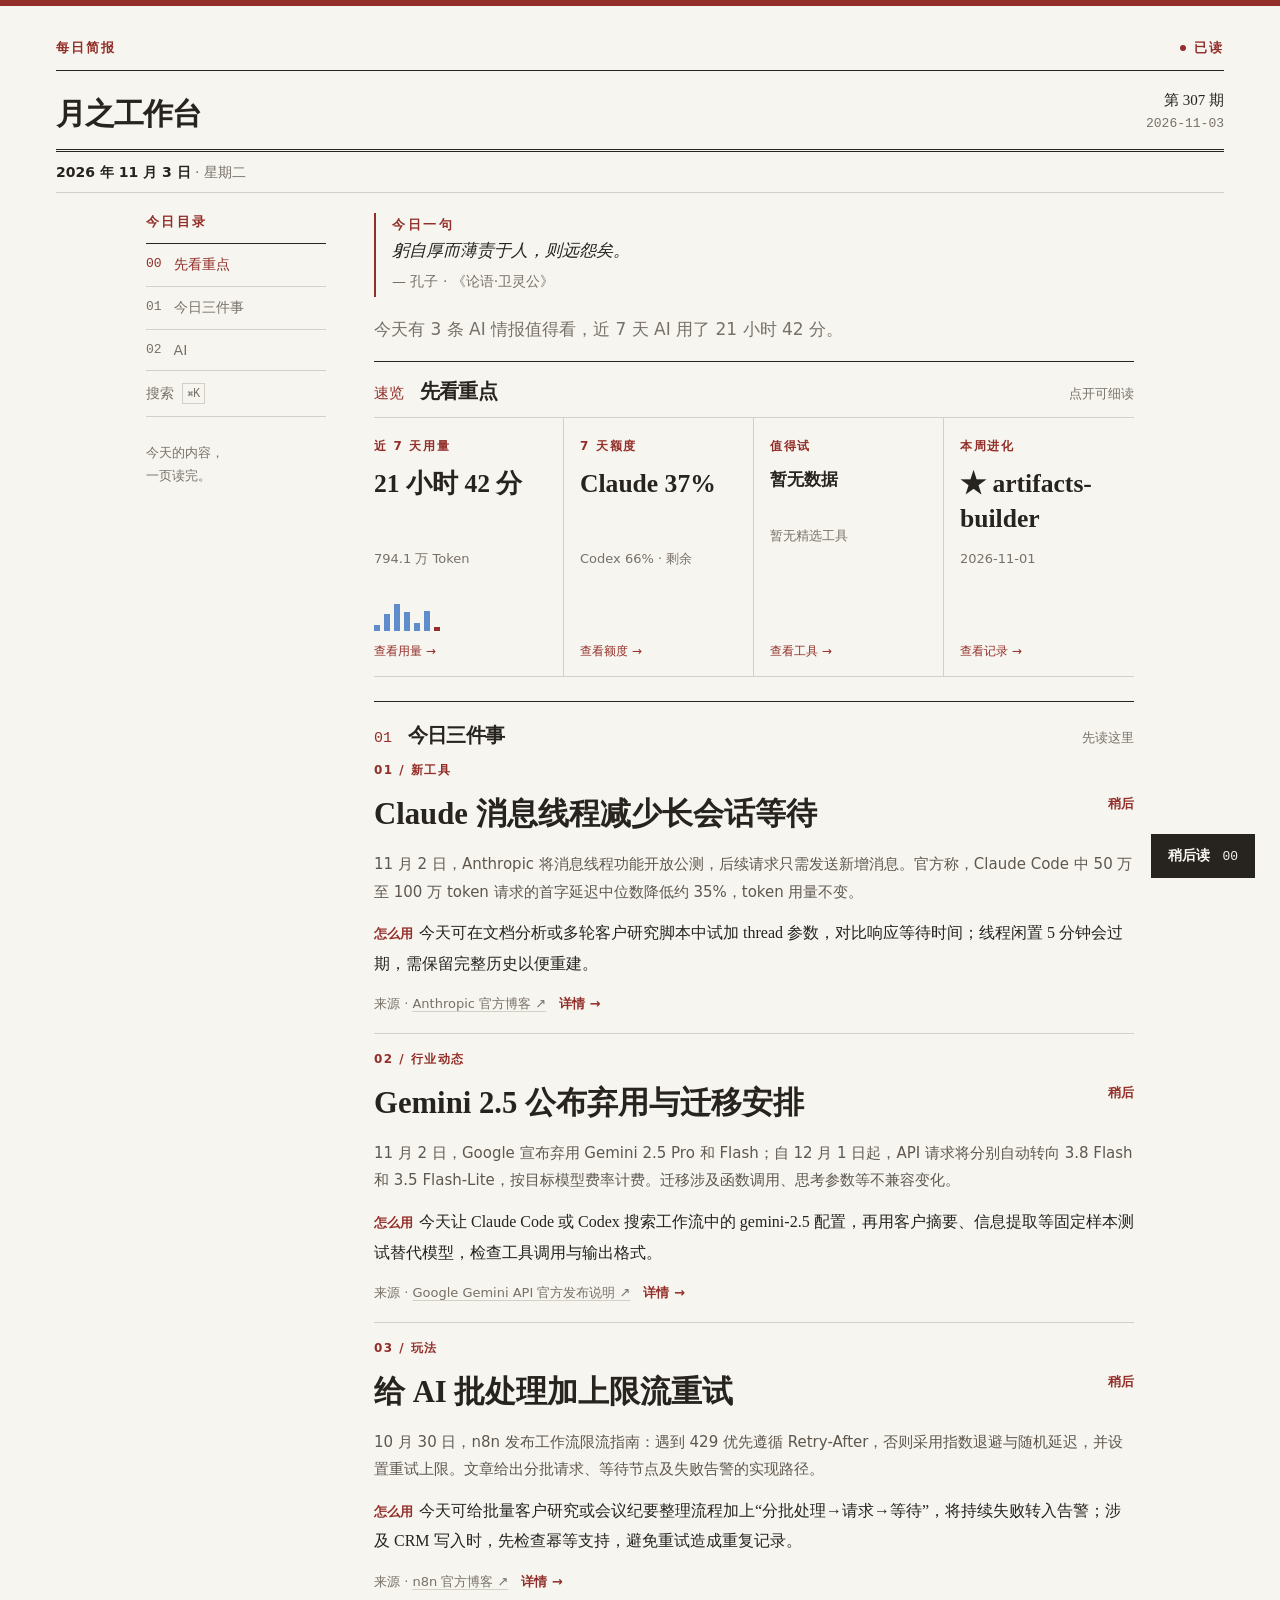
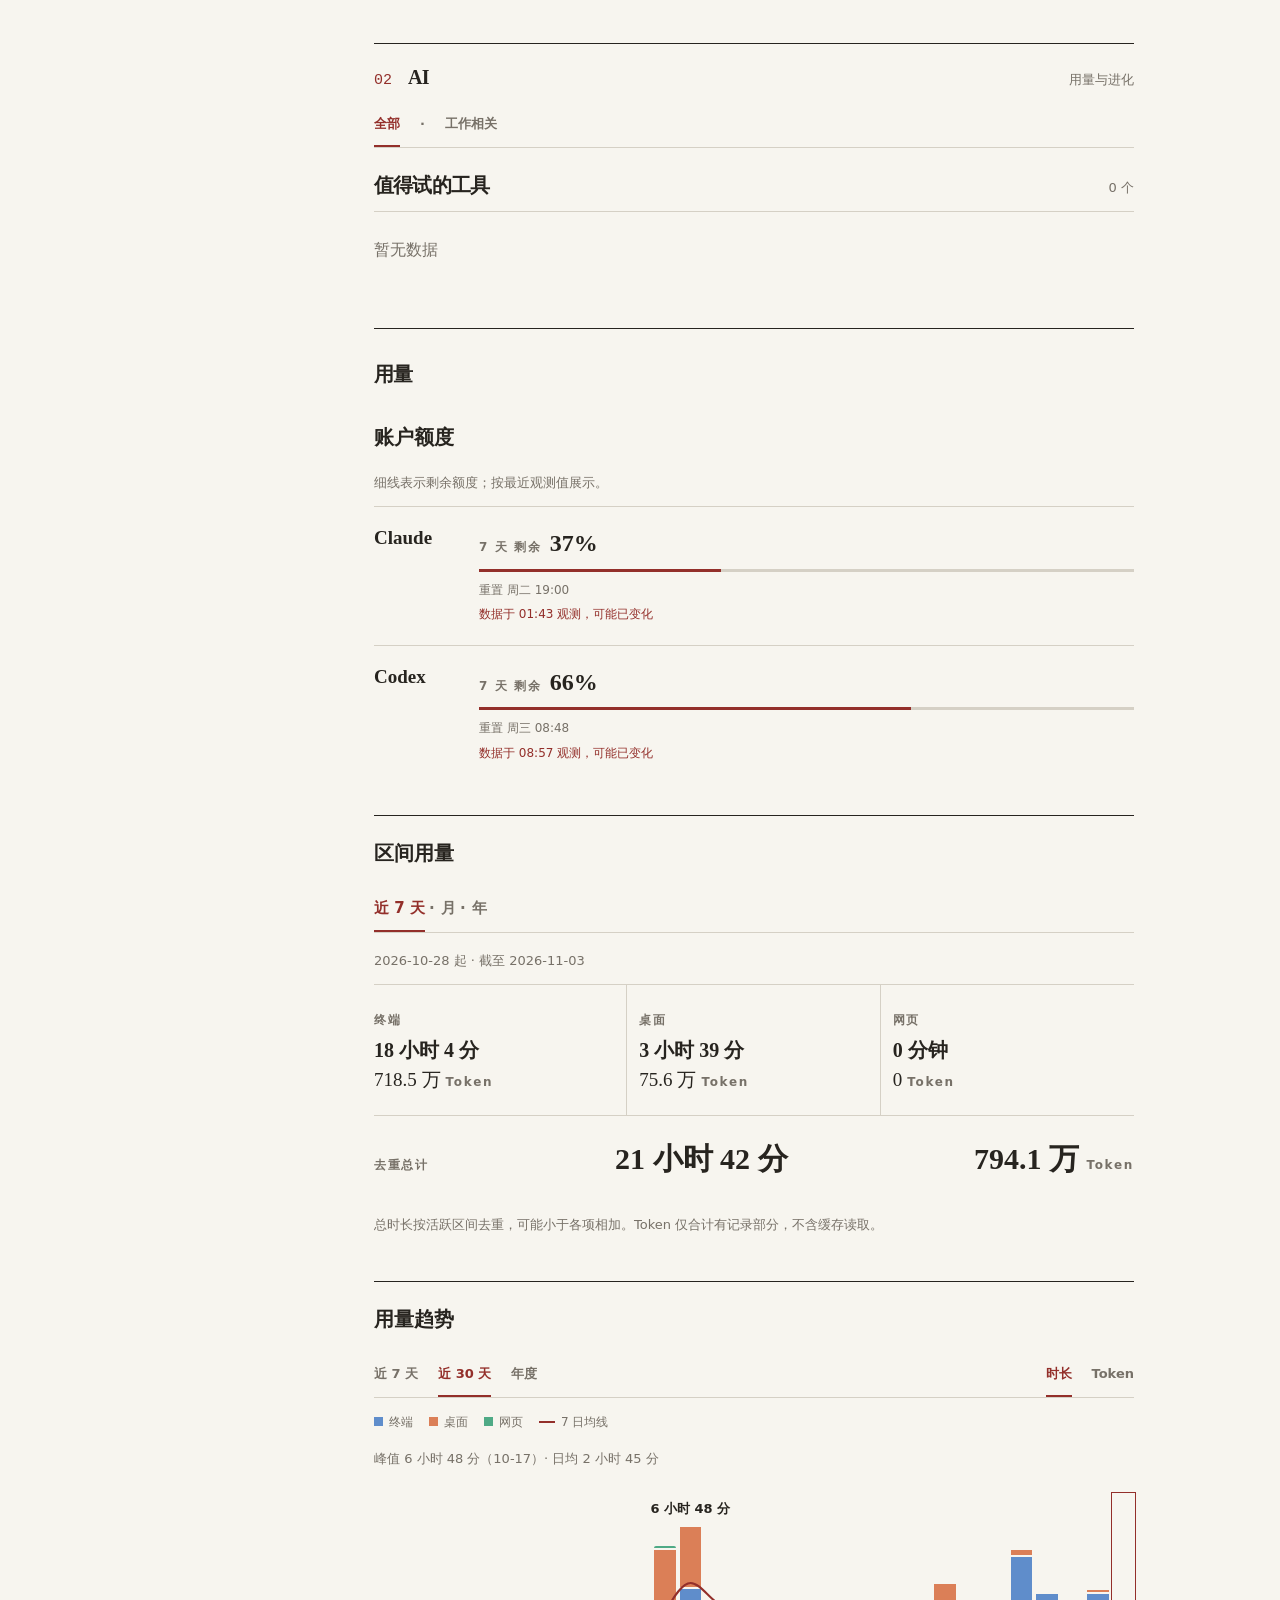
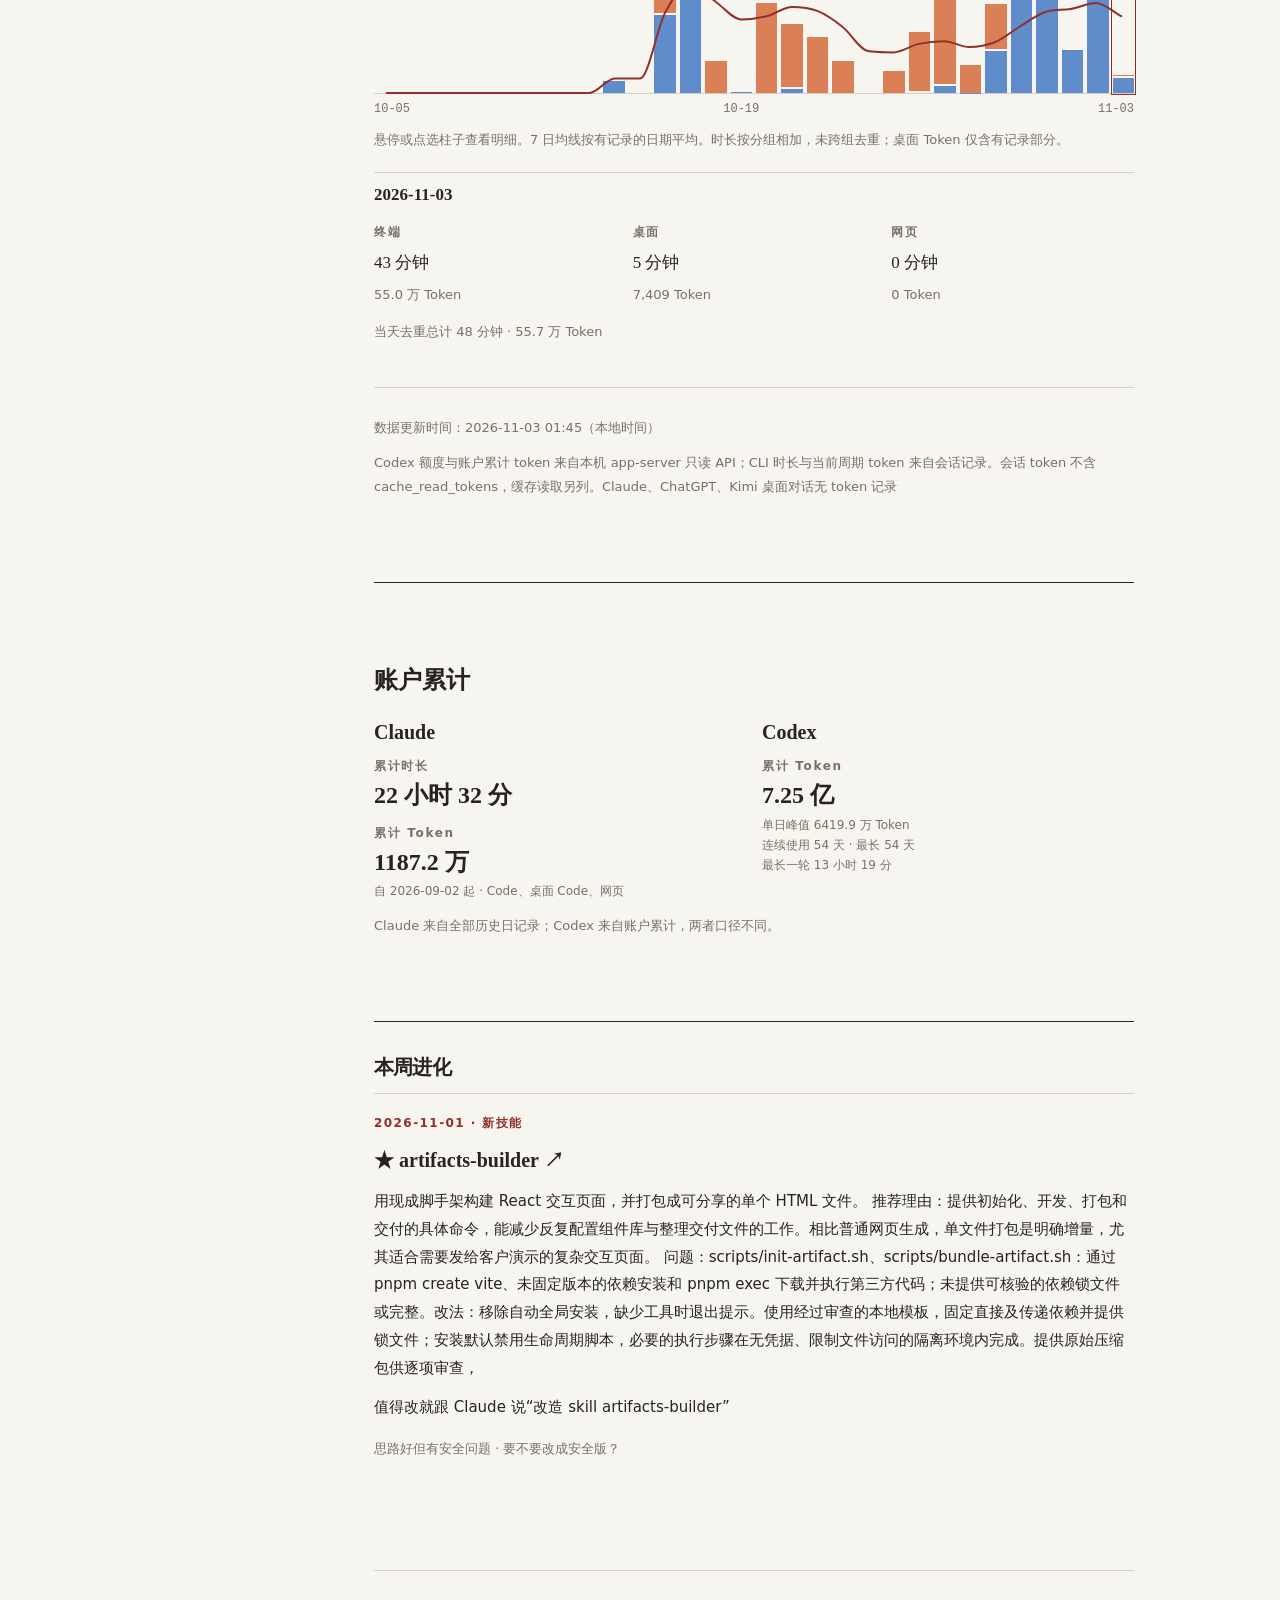
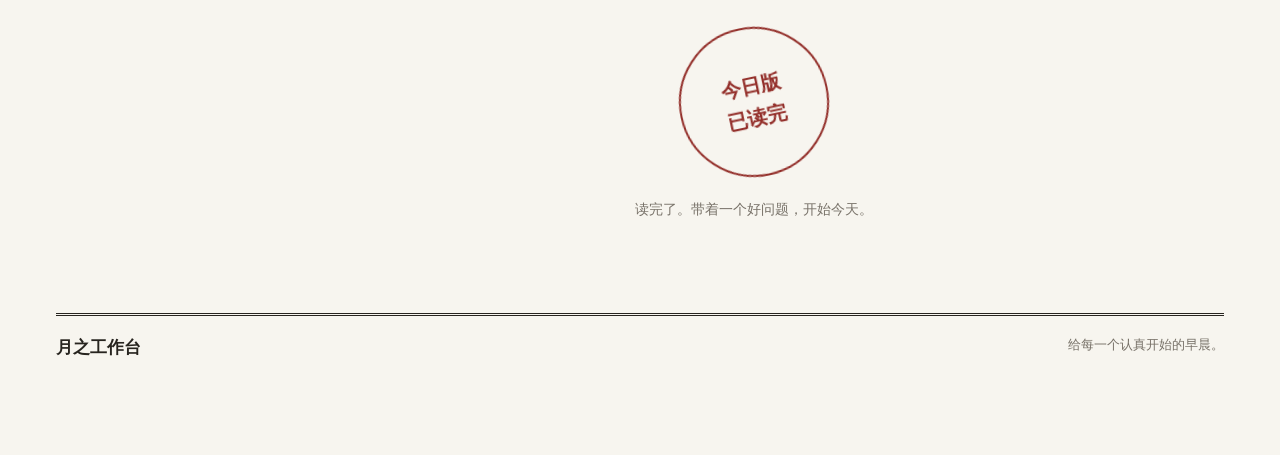
==== commit 36d4a25d: "搜索移到左侧目录「02 AI」下面，样式与目录行一致" ====
--- a/index.html
+++ b/index.html
@@ -11,13 +11,13 @@
 <meta name="apple-mobile-web-app-title" content="月之工作台">
 <meta name="apple-mobile-web-app-capable" content="yes">
 <link rel="stylesheet" href="tokens.css?v=14c3568d">
-<link rel="stylesheet" href="site.css?v=1c3265c5">
+<link rel="stylesheet" href="site.css?v=0044efbd">
 </head>
 <body>
 <div class="topline"></div><div class="shell">
 <header class="masthead" id="top"><div class="utility"><strong class="edition-type">每日简报</strong><span id="read-state" class="read-state"><i class="state-dot"></i>未读</span></div><div class="brand-row"><div><div class="brand-kicker">把今天值得看的，放在一页</div><h1 class="brand">月之工作台</h1></div><div class="brand-sub"><strong id="issue">第 — 期</strong><span id="date-en">—</span></div></div><div class="datebar"><span><strong id="date-zh">—</strong><span id="weekday"></span></span><span class="right" id="edition-note">一页读完</span></div></header>
 <nav class="mobile-toc" id="mobile-toc" aria-label="今日栏目"><a href="#summary">00 先看重点</a><a href="#s1">01 今日三件事</a><a href="#s3">02 AI</a><button class="toc-search" type="button" data-search>搜索</button></nav>
-<div class="layout"><aside class="toc" id="toc" aria-label="今日目录"><div class="toc-label">今日目录</div><a href="#summary"><span>00</span>先看重点</a><a href="#s1"><span>01</span>今日三件事</a><a href="#s3"><span>02</span>AI</a><div class="toc-foot">今天的内容，<br>一页读完。</div><button class="toc-search" id="search-trigger" type="button">搜索 <kbd>⌘K</kbd></button></aside><main class="main">
+<div class="layout"><aside class="toc" id="toc" aria-label="今日目录"><div class="toc-label">今日目录</div><a href="#summary"><span>00</span>先看重点</a><a href="#s1"><span>01</span>今日三件事</a><a href="#s3"><span>02</span>AI</a><button class="toc-search" id="search-trigger" type="button">搜索 <kbd>⌘K</kbd></button><div class="toc-foot">今天的内容，<br>一页读完。</div></aside><main class="main">
 <div class="view" id="today-view"><section class="daily-quote" id="daily-quote" aria-label="今日一句"></section><div class="intro"><div class="eyebrow">编者按</div><h2 id="judgement">正在整理这一版的重点。</h2><p id="intro-note">先看重点，再挑一件今天能试的事。</p><div class="accent-line"></div></div><section class="summary-section" id="summary"><div class="section-head"><span class="section-no">速览</span><h2>先看重点</h2><small>点开可细读</small></div><div class="summary-grid" id="summary-grid"></div></section>
 <section class="paper-section" id="s1"><div class="section-head"><span class="section-no">01</span><h2>今日三件事</h2><small>先读这里</small></div><div id="top-stories" class="empty">正在排版…</div></section><section class="paper-section" id="s3"><div class="section-head"><span class="section-no">02</span><h2>AI</h2><small>用量与进化</small></div><section class="ai-section" id="ai-picks"><div id="ai-picks-content"></div></section><section class="ai-section" id="ai-usage"><div class="section-head"><h2>用量</h2></div><div id="ai-usage-content"></div></section><section class="ai-section" id="ai-accounts"><div id="ai-accounts-content"></div></section><section class="ai-section" id="ai-evolution"><div id="ai-evolution-content"></div></section></section><div class="finish" id="finish"><div class="finish-rule"></div><div class="stamp">今日版<br>已读完</div><p>读完了。带着一个好问题，开始今天。</p></div></div>
 </main></div><footer class="page-footer"><strong>月之工作台</strong><span>给每一个认真开始的早晨。</span></footer></div>
--- a/site.css
+++ b/site.css
@@ -113,7 +113,7 @@
 .trend-axis span{justify-self:center;white-space:nowrap}
 .trend-axis span:first-child{justify-self:start}
 .trend-axis span:last-child{justify-self:end}
-.toc-search{display:flex;align-items:center;gap:var(--space-8);width:100%;margin-top:var(--space-24);padding:var(--space-12) 0;border:0;border-top:1px solid var(--line);background:none;color:var(--muted);font:600 var(--fs-3) var(--sans);letter-spacing:.08em;text-align:left;cursor:pointer}
+.toc-search{display:flex;align-items:center;gap:var(--space-8);width:100%;margin:0;padding:var(--space-12) 0;border:0;border-bottom:1px solid var(--line);background:none;color:var(--muted);font:var(--fs-3) var(--sans);text-align:left;cursor:pointer}
 .toc-search:hover{color:var(--red)}
 .toc-search kbd{font:var(--fs-1) var(--mono);border:1px solid var(--line);padding:var(--space-2) var(--space-4);color:var(--muted)}
 .mobile-toc .toc-search{flex:none;width:auto;margin:0 0 0 auto;border:0;padding:var(--space-12) 0;font-size:var(--fs-2)}
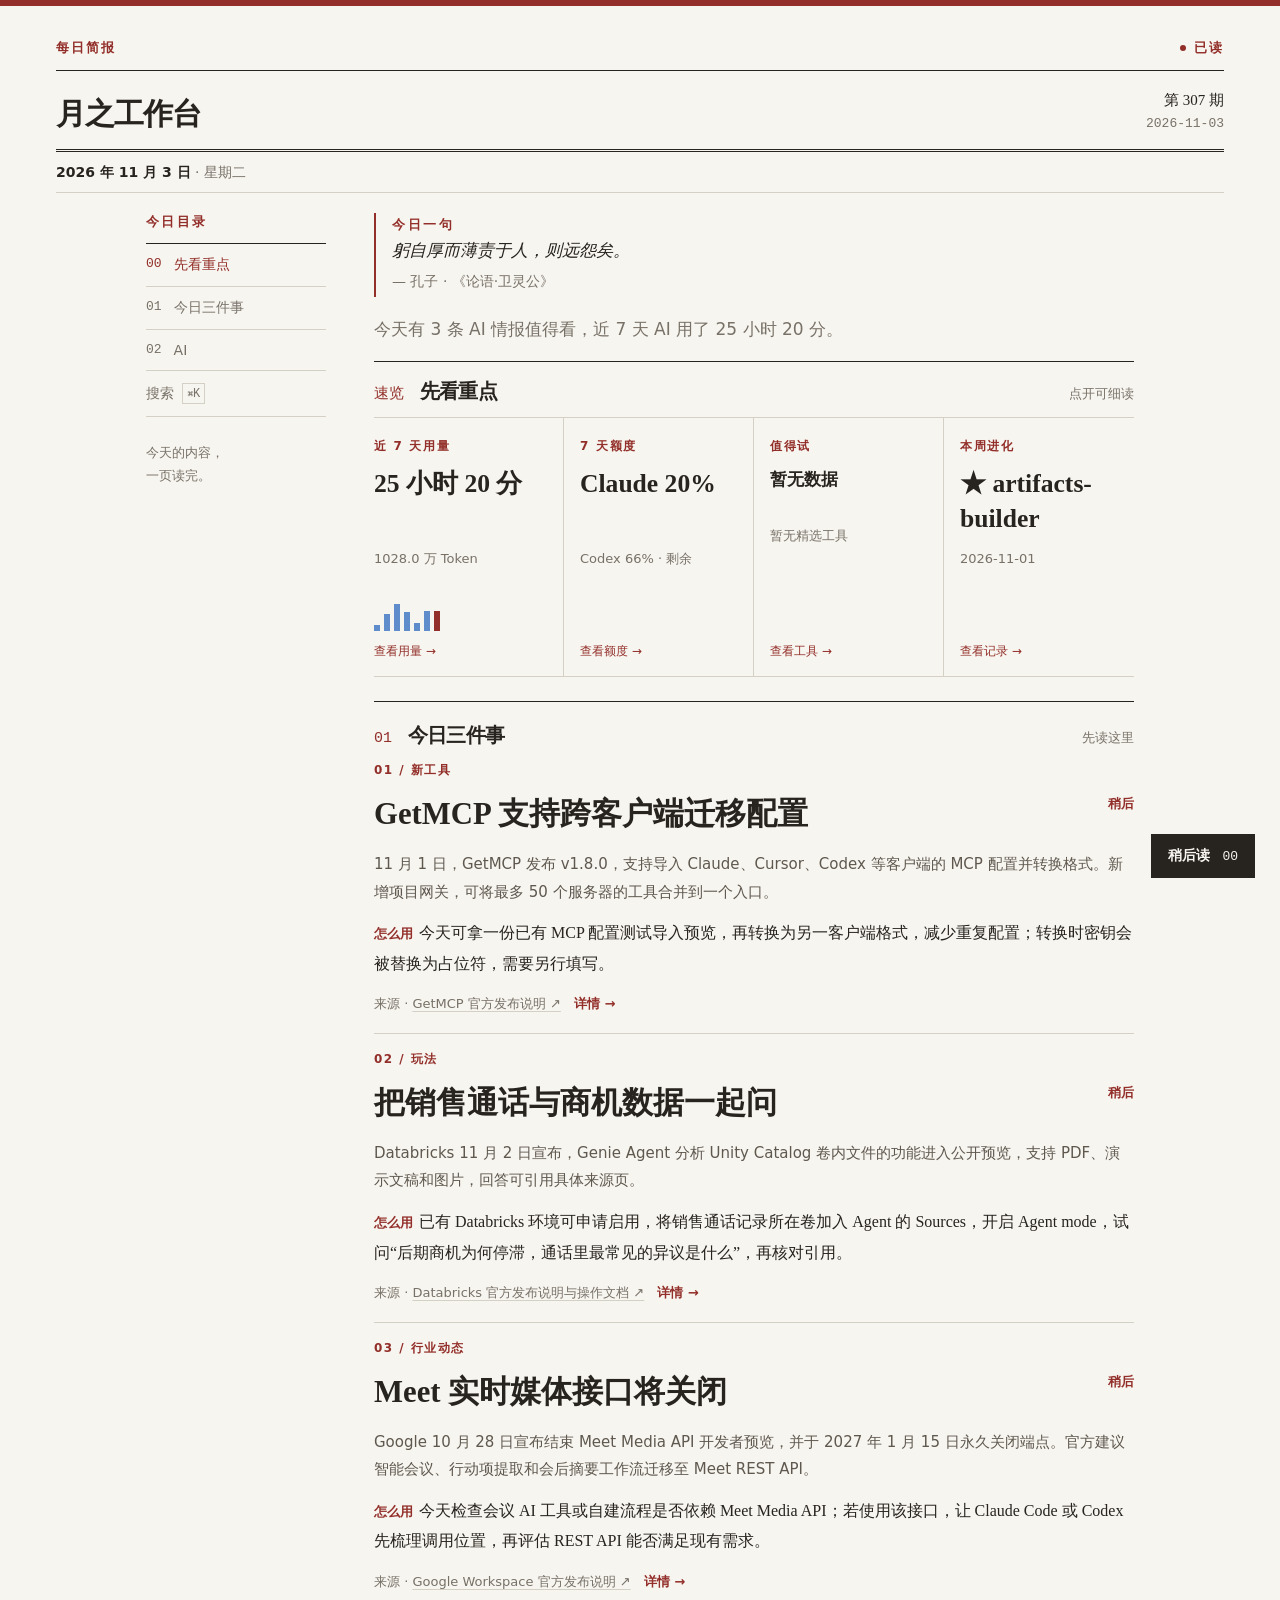
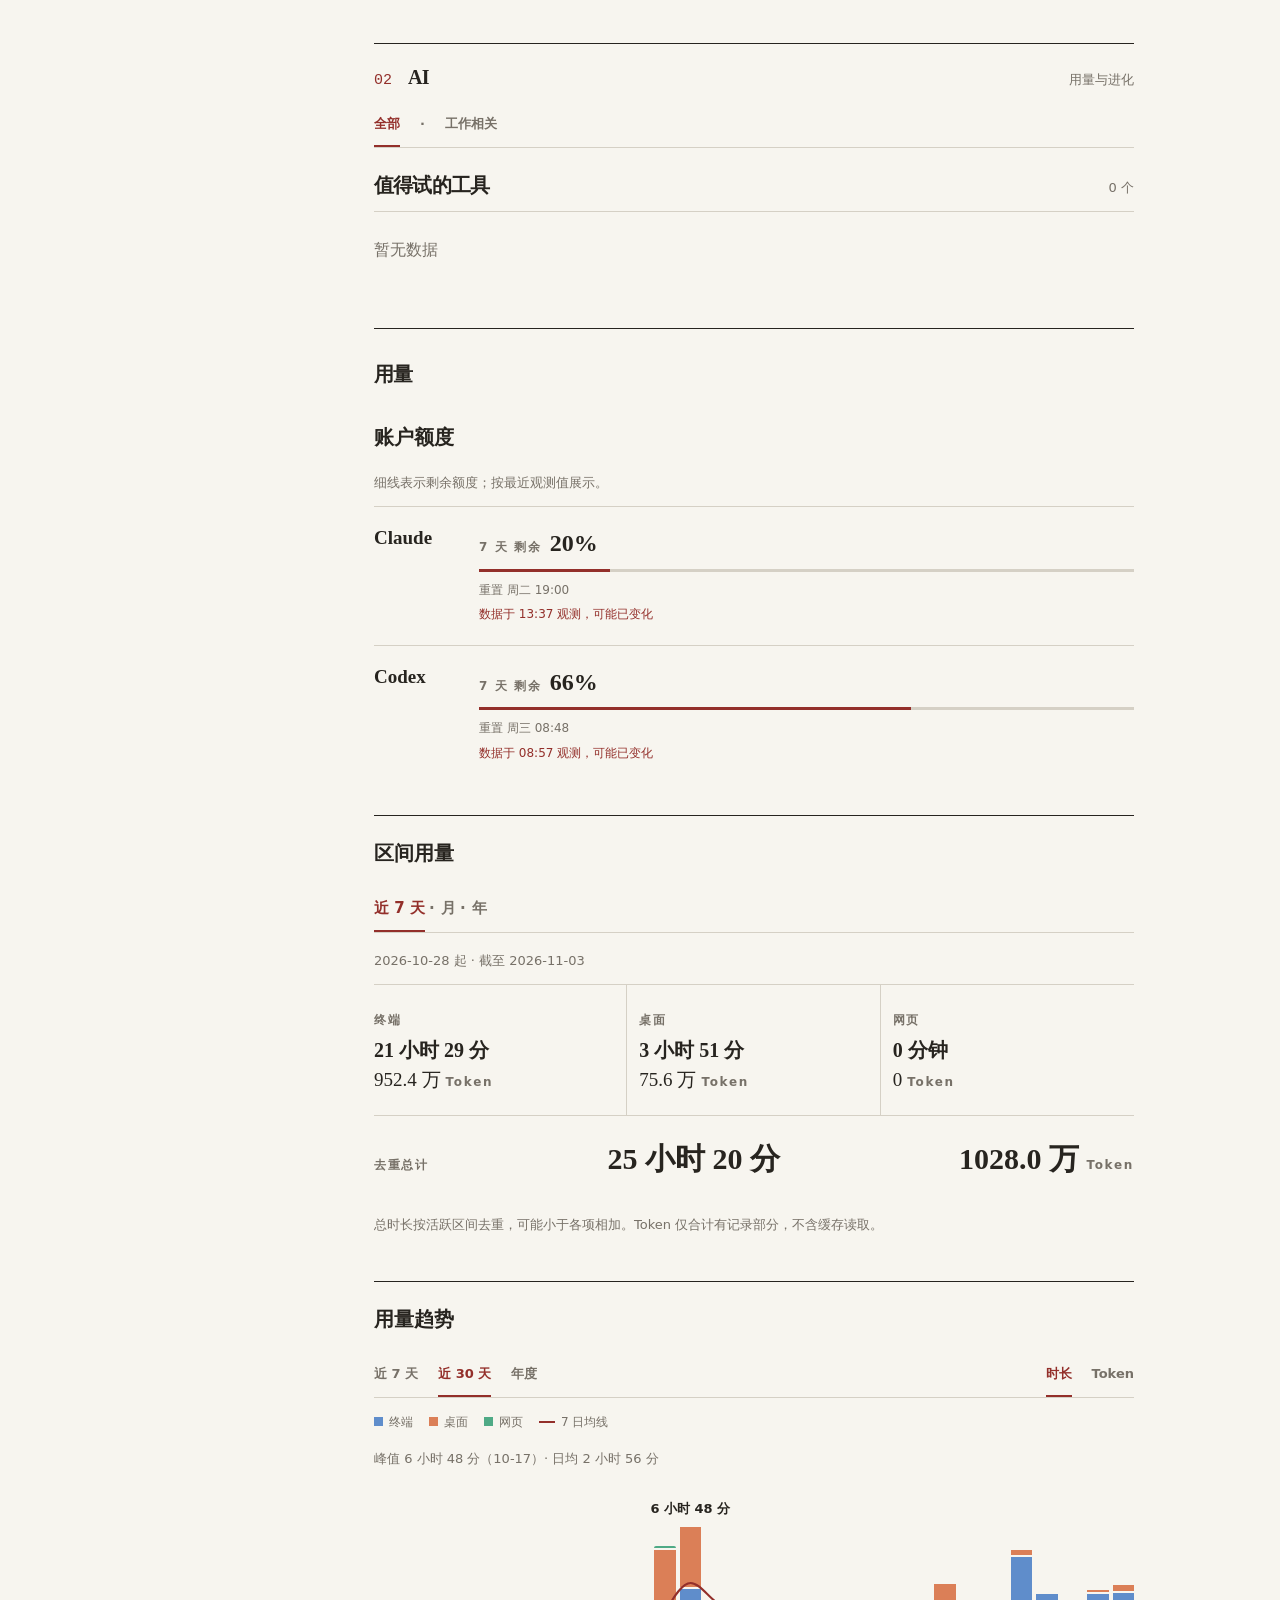
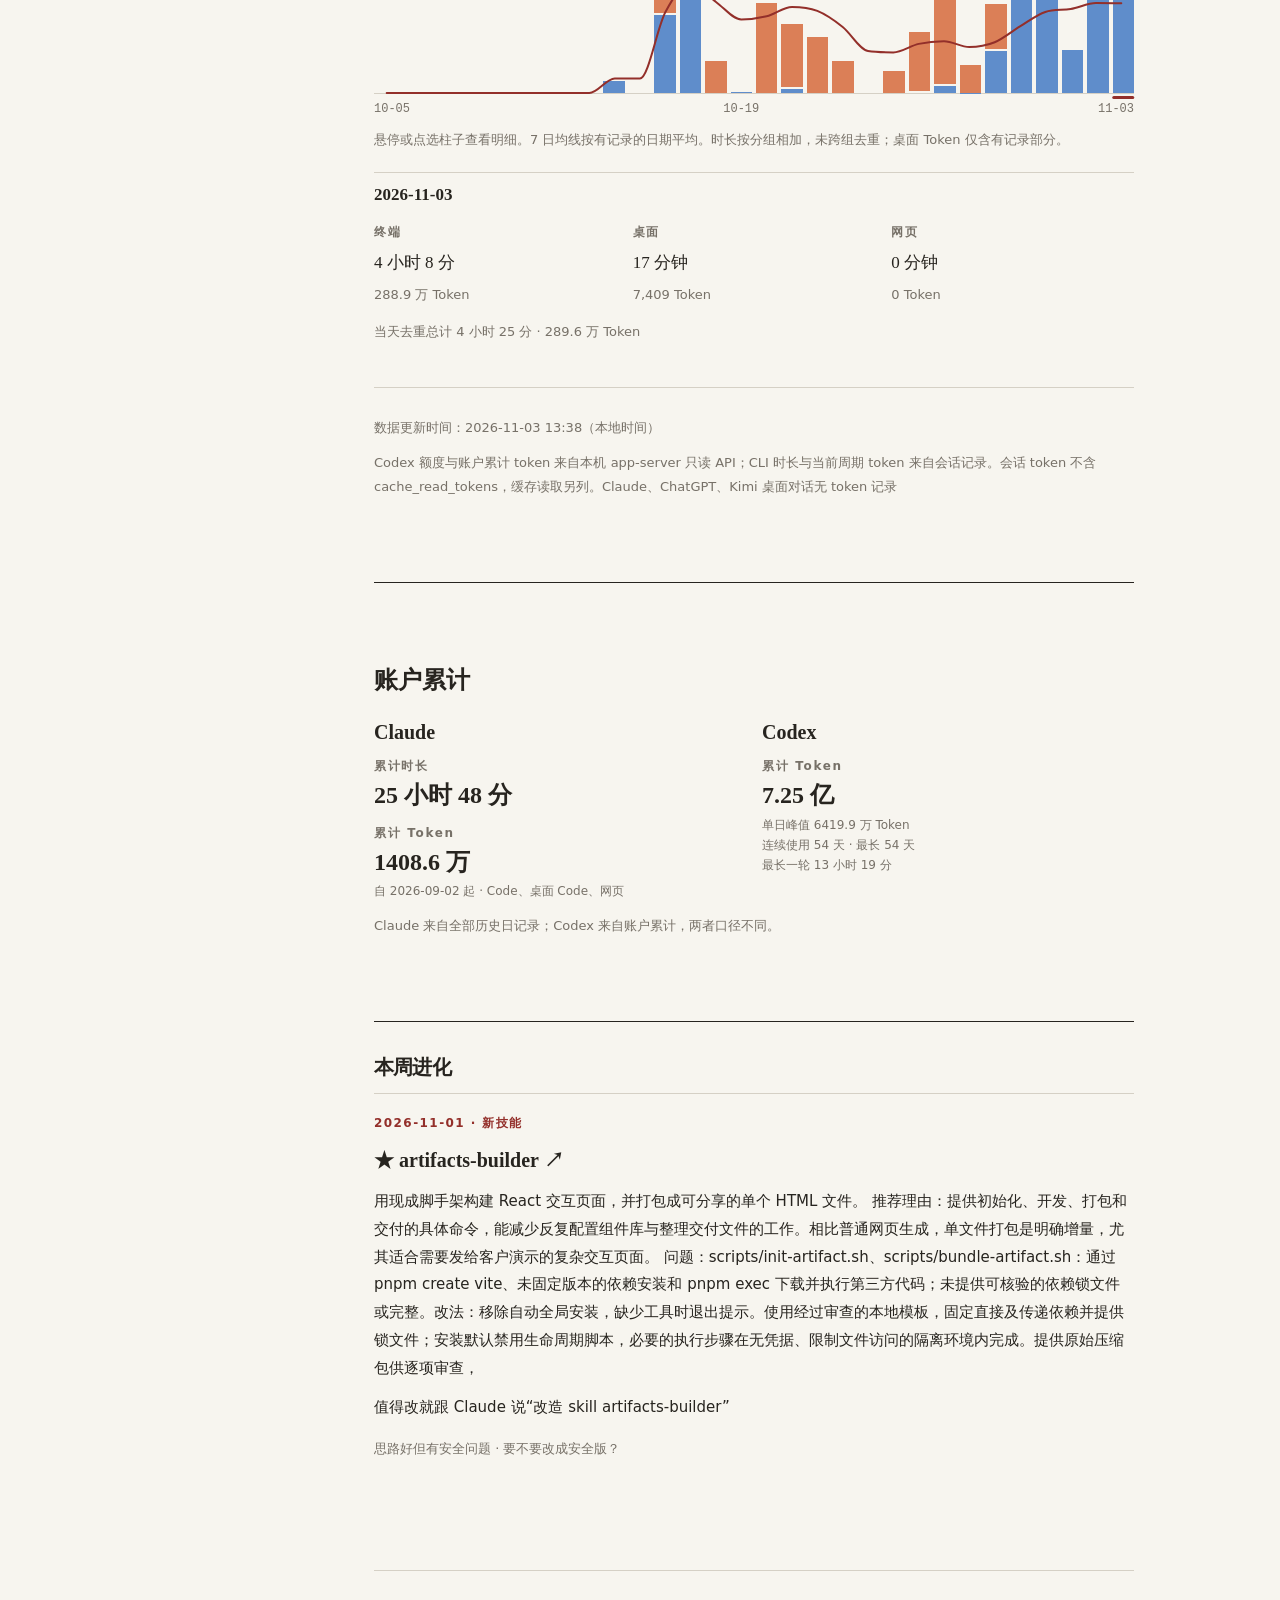
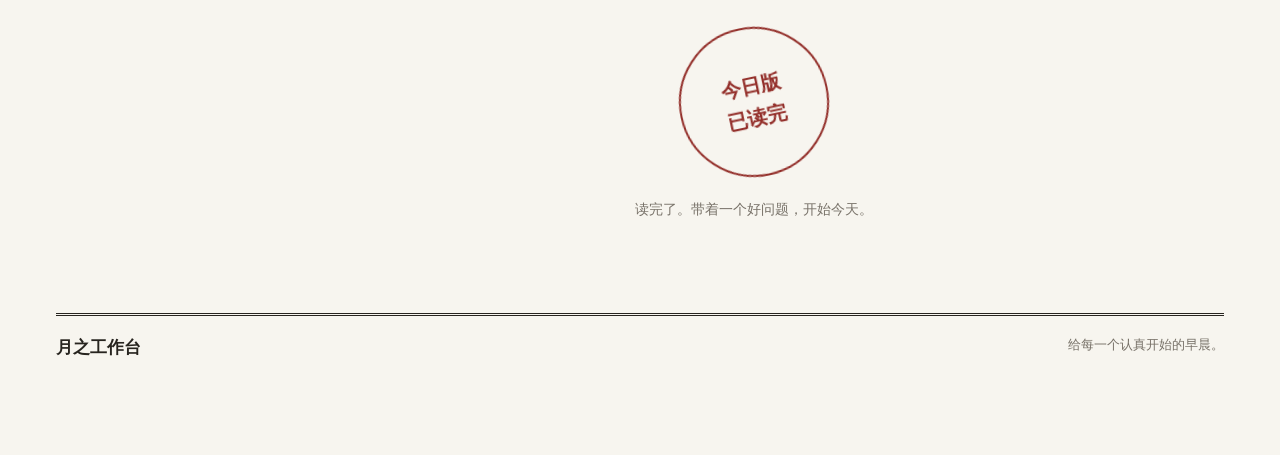
==== commit 384ed32a: "用量趋势：柱子变细（最宽 36px）；选中日期改为柱下同宽短线，不再画框；7 天和年度日期与柱子居中" ====
--- a/index.html
+++ b/index.html
@@ -11,7 +11,7 @@
 <meta name="apple-mobile-web-app-title" content="月之工作台">
 <meta name="apple-mobile-web-app-capable" content="yes">
 <link rel="stylesheet" href="tokens.css?v=14c3568d">
-<link rel="stylesheet" href="site.css?v=0044efbd">
+<link rel="stylesheet" href="site.css?v=751a8e14">
 </head>
 <body>
 <div class="topline"></div><div class="shell">
@@ -435,7 +435,7 @@
 function trendPanel(){const range=state.trendRange||'30',rows=trendRows(range),n=rows.length,metric=state.metric||'minutes',amount=row=>aiGroups.reduce((sum,[key])=>sum+(Number(row?.[key]?.[metric])||0),0),vals=rows.map(r=>r.row?amount(r.row):0),peak=Math.max(...vals),max=Math.max(1,peak*1.18),recorded=rows.filter(r=>r.row),mean=recorded.length?recorded.reduce((s,r)=>s+amount(r.row),0)/recorded.length:0,format=metric==='tokens'?v=>fmtToken(v)+' Token':fmtMinutes,pi=vals.indexOf(peak),unit=range==='year'?'月':'日',avgLabel=range==='30'?'7 日均线':range==='year'?'月均线':'日均线';
 let avgSvg='';if(range==='30'){const ma=rows.map((_,i)=>{const w=rows.slice(Math.max(0,i-6),i+1).filter(r=>r.row);return w.length?w.reduce((s,r)=>s+amount(r.row),0)/w.length:0});avgSvg=`<svg class="trend-avg" viewBox="0 0 100 100" preserveAspectRatio="none" aria-hidden="true"><path d="${smoothPath(ma.map((v,i)=>[(i+.5)/n*100,100-v/max*100]))}" fill="none" vector-effect="non-scaling-stroke"/></svg>`}
 const labelAt=i=>range==='30'?(i===0||i===14||i===n-1):true;
-return `<section class="ai-panel"><h3>用量趋势</h3><div class="trend-controls"><div class="filter-row" role="group" aria-label="趋势范围">${[['7','近 7 天'],['30','近 30 天'],['year','年度']].map(([key,label])=>`<button class="filter-btn ${range===key?'active':''}" data-trend-range="${key}" aria-pressed="${range===key}">${label}</button>`).join('')}</div><div class="filter-row trend-metric" role="group" aria-label="趋势指标">${[['minutes','时长'],['tokens','Token']].map(([key,label])=>`<button class="filter-btn ${metric===key?'active':''}" data-metric="${key}" aria-pressed="${metric===key}">${label}</button>`).join('')}</div></div><div class="ai-legend"><span><i></i>终端</span><span><i class="desktop"></i>桌面</span><span><i class="web"></i>网页</span><span><i class="mean"></i>${avgLabel}</span></div><p class="ai-note">峰值 ${esc(format(peak))}（${esc(rows[pi]?.label||'—')}）· ${unit}均 ${esc(format(mean))}</p><div class="trend-plot" style="--n:${n}"><div class="trend-bars">${rows.map(({key,label,row,day},i)=>{const tip=`${label}：${row?format(amount(row)):'无记录'}`;return `<button class="trend-day" ${day?`data-trend-date="${key}" aria-pressed="${key===(state.trendDate||state.edition)}"`:''} aria-label="${esc(tip)}" title="${esc(tip)}">${i===pi&&peak>0?`<span class="trend-peak" style="bottom:${(peak/max*100).toFixed(2)}%">${esc(format(peak))}</span>`:''}${[...aiGroups].reverse().map(([k,,cls])=>`<span class="trend-segment ${cls}" style="height:${(Number(row?.[k]?.[metric])||0)/max*100}%"></span>`).join('')}</button>`}).join('')}</div>${range==='30'?avgSvg:`<div class="trend-mean" style="bottom:${mean/max*100}%"></div>`}</div><div class="trend-axis" style="--n:${n}">${rows.map((r,i)=>`<span>${labelAt(i)?esc(r.label):''}</span>`).join('')}</div><p class="ai-note">悬停或点选柱子查看明细。${range==='30'?'7 日均线按有记录的日期平均。':''}时长按分组相加，未跨组去重；桌面 Token 仅含有记录部分。</p>${range==='year'?'':`<div class="trend-details" id="trend-details" aria-live="polite">${trendSelection()}</div>`}</section>`}
+return `<section class="ai-panel"><h3>用量趋势</h3><div class="trend-controls"><div class="filter-row" role="group" aria-label="趋势范围">${[['7','近 7 天'],['30','近 30 天'],['year','年度']].map(([key,label])=>`<button class="filter-btn ${range===key?'active':''}" data-trend-range="${key}" aria-pressed="${range===key}">${label}</button>`).join('')}</div><div class="filter-row trend-metric" role="group" aria-label="趋势指标">${[['minutes','时长'],['tokens','Token']].map(([key,label])=>`<button class="filter-btn ${metric===key?'active':''}" data-metric="${key}" aria-pressed="${metric===key}">${label}</button>`).join('')}</div></div><div class="ai-legend"><span><i></i>终端</span><span><i class="desktop"></i>桌面</span><span><i class="web"></i>网页</span><span><i class="mean"></i>${avgLabel}</span></div><p class="ai-note">峰值 ${esc(format(peak))}（${esc(rows[pi]?.label||'—')}）· ${unit}均 ${esc(format(mean))}</p><div class="trend-plot" style="--n:${n}"><div class="trend-bars">${rows.map(({key,label,row,day},i)=>{const tip=`${label}：${row?format(amount(row)):'无记录'}`;return `<button class="trend-day" ${day?`data-trend-date="${key}" aria-pressed="${key===(state.trendDate||state.edition)}"`:''} aria-label="${esc(tip)}" title="${esc(tip)}">${i===pi&&peak>0?`<span class="trend-peak" style="bottom:${(peak/max*100).toFixed(2)}%">${esc(format(peak))}</span>`:''}${[...aiGroups].reverse().map(([k,,cls])=>`<span class="trend-segment ${cls}" style="height:${(Number(row?.[k]?.[metric])||0)/max*100}%"></span>`).join('')}</button>`}).join('')}</div>${range==='30'?avgSvg:`<div class="trend-mean" style="bottom:${mean/max*100}%"></div>`}</div><div class="trend-axis${n>12?' edge':''}" style="--n:${n}">${rows.map((r,i)=>`<span>${labelAt(i)?esc(r.label):''}</span>`).join('')}</div><p class="ai-note">悬停或点选柱子查看明细。${range==='30'?'7 日均线按有记录的日期平均。':''}时长按分组相加，未跨组去重；桌面 Token 仅含有记录部分。</p>${range==='year'?'':`<div class="trend-details" id="trend-details" aria-live="polite">${trendSelection()}</div>`}</section>`}
 function dataFooter(){return `<div class="ai-data-footer"><p class="ai-note">数据更新时间：${state.data?.updated_at?localTime(state.data.updated_at,true)+'（本地时间）':'未知'}</p><p class="ai-note">${esc(state.data?.note||'暂无数据说明')}</p></div>`}
 function rolling7(){const end=state.edition||dateOnly(new Date()),start=offsetDate(end,-6),days=(state.data?.daily||[]).filter(x=>String(x.date)>=start&&String(x.date)<=end);const add=(a,b)=>{if(b==null)return a;if(typeof b==='number')return(typeof a==='number'?a:0)+b;if(typeof b==='object'){const o=a&&typeof a==='object'?a:{};for(const k in b)o[k]=add(o[k],b[k]);return o}return a??b};let r={};for(const d of days){const{date,...rest}=d;r=add(r,rest)}r.from=start;return r}
 function renderUsage(){const p=state.period==='week'?rolling7():state.data?.periods?.[state.period];return `${quotaPanel()}<section class="ai-panel"><h3>区间用量</h3><div class="period-row ai-periods" role="group" aria-label="用量区间">${[['week','近 7 天'],['month','月'],['year','年']].map(([key,label])=>`<button class="filter-btn ${state.period===key?'active':''}" data-period="${key}" aria-pressed="${state.period===key}">${label}</button>`).join('')}</div><p class="ai-note">${p?.from?esc(p.from)+' 起 · 截至 '+esc(state.data?.periods?.day?.from||state.edition):'本区间暂无数据'}</p>${groupTotals(p)}</section>${trendPanel()}${dataFooter()}`}
--- a/site.css
+++ b/site.css
@@ -5,7 +5,10 @@
 @media(prefers-reduced-motion:reduce){html{scroll-behavior:auto}*,*::before,*::after{transition-duration:.01ms!important}}
 
 /* AI usage:shared layout; account colors are scoped below. */
-.ai-panel{border-top:1px solid var(--ink);padding:var(--space-24) 0 var(--space-32);min-width:0}.ai-panel h3{font:700 var(--fs-8) var(--serif);margin:0 0 var(--space-20)}.ai-label{font:600 var(--fs-1)/1.7 var(--sans);letter-spacing:.14em;color:var(--muted)}.ai-note{font:var(--fs-2)/1.8 var(--sans);color:var(--muted);margin:var(--space-12) 0;overflow-wrap:anywhere}.ai-figures{display:grid;grid-template-columns:repeat(2,minmax(0,1fr));gap:var(--space-20);margin:var(--space-16) 0}.ai-figure{font:600 var(--fs-fluid-7)/1.5 var(--serif);display:block;overflow-wrap:anywhere}.ai-figure small{font:var(--fs-2) var(--sans);color:var(--muted)}.ai-change{font:var(--fs-3)/1.8 var(--sans);color:var(--red);margin:var(--space-16) 0}.quota-row{display:grid;grid-template-columns:85px minmax(0,1fr);gap:var(--space-20);padding:var(--space-20) 0;border-top:1px solid var(--line)}.quota-name{font:700 var(--fs-7) var(--serif)}.quota-value{font:600 var(--fs-9)/1.4 var(--serif);margin-left:var(--space-8)}.quota-track{height:3px;background:var(--line);margin:var(--space-8) 0}.quota-track i{display:block;height:100%;background:var(--red)}.quota-reset{font:var(--fs-1)/1.7 var(--sans);color:var(--muted)}.quota-stale{color:var(--red);display:block;margin-top:var(--space-4)}.usage-groups{display:grid;grid-template-columns:repeat(3,minmax(0,1fr));border-top:1px solid var(--line);border-bottom:1px solid var(--line)}.usage-group{min-width:0;padding:var(--space-20) var(--space-12);border-right:1px solid var(--line)}.usage-group:first-child{padding-left:0}.usage-group:last-child{border-right:0}.usage-group strong{display:block;font:600 var(--fs-8)/1.7 var(--serif);overflow-wrap:anywhere}.usage-group .token{font:var(--fs-7) var(--serif)}.usage-grand{display:flex;justify-content:space-between;gap:var(--space-20);align-items:baseline;padding:var(--space-20) 0}.usage-grand strong{font:600 var(--fs-10)/1.5 var(--serif)}.ai-periods{justify-content:flex-start;margin:0 0 var(--space-16);gap:var(--space-16)}.ai-periods .filter-btn{font-size:var(--fs-4)}.ai-periods .filter-btn+.filter-btn:before{content:'·';color:var(--muted);position:absolute;margin-left:calc(var(--space-12) * -1)}.ai-table{border-collapse:collapse;width:100%;table-layout:fixed;font:var(--fs-3)/1.7 var(--sans)}.ai-table th{text-align:right;font:500 var(--fs-1)/1.7 var(--sans);letter-spacing:.12em;color:var(--muted);padding:var(--space-8) 0}.ai-table th:first-child{width:36%;text-align:left}.ai-table td{padding:var(--space-12) 0;border-top:1px solid var(--line);text-align:right;font:500 var(--fs-6)/1.65 var(--serif);overflow-wrap:anywhere}.ai-table td:first-child{text-align:left;font:var(--fs-3)/1.7 var(--sans);padding-right:var(--space-12)}.cache-inline{display:none;font:var(--fs-1)/1.7 var(--sans);color:var(--muted)}.zero-tools{border-top:1px solid var(--line);font:var(--fs-2)/1.8 var(--sans);color:var(--muted);padding:var(--space-12) 0}.zero-tools summary{cursor:pointer}.zero-tools p{margin:var(--space-8) 0}.ai-top-tools{list-style:none;padding:0;margin:var(--space-16) 0}.ai-top-tools li{display:grid;grid-template-columns:minmax(0,1fr) auto;gap:var(--space-4) var(--space-16);padding:var(--space-12) 0;border-top:1px solid var(--line)}.ai-top-tools strong{font:600 var(--fs-6) var(--serif)}.ai-top-tools span{font:var(--fs-5) var(--serif);text-align:right}.ai-top-tools small{grid-column:1/-1;color:var(--muted);font-size:var(--fs-2)}.ai-legend{display:flex;gap:var(--space-16);flex-wrap:wrap;margin:var(--space-16) 0;font:var(--fs-1) var(--sans);color:var(--muted)}.ai-legend i{width:9px;height:9px;display:inline-block;margin-right:var(--space-6);background:var(--chart-terminal)}.ai-legend .desktop{background:var(--chart-desktop)}.ai-legend .web{background:var(--chart-web)}.ai-legend .mean{width:16px;height:0;border-top:2px solid var(--chart-line);vertical-align:middle;background:none}.trend-plot{position:relative;height:200px;border-bottom:1px solid var(--line);margin-top:var(--space-24)}.trend-bars{position:absolute;inset:0;display:grid;grid-template-columns:repeat(var(--n,30),minmax(0,1fr));gap:var(--space-4);align-items:end}.trend-day{position:relative;height:100%;min-width:0;padding:0;border:0;background:none;display:flex;flex-direction:column;justify-content:end;z-index:1}.trend-day[aria-pressed=true]{outline:1px solid var(--red);outline-offset:1px}.trend-segment{display:block;width:100%;flex:none;background:var(--chart-terminal)}.trend-segment.desktop{background:var(--chart-desktop)}.trend-segment.web{background:var(--chart-web)}.trend-mean{position:absolute;left:0;right:0;border-top:2px solid var(--chart-line);pointer-events:none;z-index:2}.trend-details{margin-top:var(--space-20);border-top:1px solid var(--line);padding-top:var(--space-12);min-height:145px}.trend-details h4{margin:0 0 var(--space-12);font:600 var(--fs-6) var(--serif)}.trend-detail-grid{display:grid;grid-template-columns:repeat(3,minmax(0,1fr));gap:var(--space-16)}.trend-detail-grid strong{display:block;font:var(--fs-6) var(--serif);margin:var(--space-6) 0}.account-grid{display:grid;grid-template-columns:repeat(4,minmax(0,1fr));gap:var(--space-16)}.account-grid strong{display:block;font:600 var(--fs-9)/1.6 var(--serif)}.account-grid small{display:block;font:var(--fs-1)/1.7 var(--sans);color:var(--muted)}.ai-data-footer{border-top:1px solid var(--line);padding:var(--space-16) 0 var(--space-32)}.drawer .quota-row{grid-template-columns:85px minmax(0,1fr);gap:var(--space-12)}.drawer .quota-name{grid-column:1/-1}.drawer .ai-figure{font-size:var(--fs-9)}.drawer .usage-group strong{font-size:var(--fs-7)}.drawer .ai-panel{padding-top:var(--space-20)}.drawer .usage-grand{flex-wrap:wrap}.drawer .ai-table .cache-col{display:none}.drawer .cache-inline{display:block}
+.ai-panel{border-top:1px solid var(--ink);padding:var(--space-24) 0 var(--space-32);min-width:0}.ai-panel h3{font:700 var(--fs-8) var(--serif);margin:0 0 var(--space-20)}.ai-label{font:600 var(--fs-1)/1.7 var(--sans);letter-spacing:.14em;color:var(--muted)}.ai-note{font:var(--fs-2)/1.8 var(--sans);color:var(--muted);margin:var(--space-12) 0;overflow-wrap:anywhere}.ai-figures{display:grid;grid-template-columns:repeat(2,minmax(0,1fr));gap:var(--space-20);margin:var(--space-16) 0}.ai-figure{font:600 var(--fs-fluid-7)/1.5 var(--serif);display:block;overflow-wrap:anywhere}.ai-figure small{font:var(--fs-2) var(--sans);color:var(--muted)}.ai-change{font:var(--fs-3)/1.8 var(--sans);color:var(--red);margin:var(--space-16) 0}.quota-row{display:grid;grid-template-columns:85px minmax(0,1fr);gap:var(--space-20);padding:var(--space-20) 0;border-top:1px solid var(--line)}.quota-name{font:700 var(--fs-7) var(--serif)}.quota-value{font:600 var(--fs-9)/1.4 var(--serif);margin-left:var(--space-8)}.quota-track{height:3px;background:var(--line);margin:var(--space-8) 0}.quota-track i{display:block;height:100%;background:var(--red)}.quota-reset{font:var(--fs-1)/1.7 var(--sans);color:var(--muted)}.quota-stale{color:var(--red);display:block;margin-top:var(--space-4)}.usage-groups{display:grid;grid-template-columns:repeat(3,minmax(0,1fr));border-top:1px solid var(--line);border-bottom:1px solid var(--line)}.usage-group{min-width:0;padding:var(--space-20) var(--space-12);border-right:1px solid var(--line)}.usage-group:first-child{padding-left:0}.usage-group:last-child{border-right:0}.usage-group strong{display:block;font:600 var(--fs-8)/1.7 var(--serif);overflow-wrap:anywhere}.usage-group .token{font:var(--fs-7) var(--serif)}.usage-grand{display:flex;justify-content:space-between;gap:var(--space-20);align-items:baseline;padding:var(--space-20) 0}.usage-grand strong{font:600 var(--fs-10)/1.5 var(--serif)}.ai-periods{justify-content:flex-start;margin:0 0 var(--space-16);gap:var(--space-16)}.ai-periods .filter-btn{font-size:var(--fs-4)}.ai-periods .filter-btn+.filter-btn:before{content:'·';color:var(--muted);position:absolute;margin-left:calc(var(--space-12) * -1)}.ai-table{border-collapse:collapse;width:100%;table-layout:fixed;font:var(--fs-3)/1.7 var(--sans)}.ai-table th{text-align:right;font:500 var(--fs-1)/1.7 var(--sans);letter-spacing:.12em;color:var(--muted);padding:var(--space-8) 0}.ai-table th:first-child{width:36%;text-align:left}.ai-table td{padding:var(--space-12) 0;border-top:1px solid var(--line);text-align:right;font:500 var(--fs-6)/1.65 var(--serif);overflow-wrap:anywhere}.ai-table td:first-child{text-align:left;font:var(--fs-3)/1.7 var(--sans);padding-right:var(--space-12)}.cache-inline{display:none;font:var(--fs-1)/1.7 var(--sans);color:var(--muted)}.zero-tools{border-top:1px solid var(--line);font:var(--fs-2)/1.8 var(--sans);color:var(--muted);padding:var(--space-12) 0}.zero-tools summary{cursor:pointer}.zero-tools p{margin:var(--space-8) 0}.ai-top-tools{list-style:none;padding:0;margin:var(--space-16) 0}.ai-top-tools li{display:grid;grid-template-columns:minmax(0,1fr) auto;gap:var(--space-4) var(--space-16);padding:var(--space-12) 0;border-top:1px solid var(--line)}.ai-top-tools strong{font:600 var(--fs-6) var(--serif)}.ai-top-tools span{font:var(--fs-5) var(--serif);text-align:right}.ai-top-tools small{grid-column:1/-1;color:var(--muted);font-size:var(--fs-2)}.ai-legend{display:flex;gap:var(--space-16);flex-wrap:wrap;margin:var(--space-16) 0;font:var(--fs-1) var(--sans);color:var(--muted)}.ai-legend i{width:9px;height:9px;display:inline-block;margin-right:var(--space-6);background:var(--chart-terminal)}.ai-legend .desktop{background:var(--chart-desktop)}.ai-legend .web{background:var(--chart-web)}.ai-legend .mean{width:16px;height:0;border-top:2px solid var(--chart-line);vertical-align:middle;background:none}.trend-plot{position:relative;height:200px;border-bottom:1px solid var(--line);margin-top:var(--space-24)}.trend-bars{position:absolute;inset:0;display:grid;grid-template-columns:repeat(var(--n,30),minmax(0,1fr));gap:var(--space-4);align-items:end}.trend-day{--bar-w:min(100%,36px);position:relative;height:100%;min-width:0;padding:0;border:0;background:none;display:flex;flex-direction:column;justify-content:end;align-items:center;z-index:1;cursor:pointer}/* 选中日期不画框：在柱子正下方画一条与柱子同宽的短线，明细照常显示在下方 */
+.trend-day:focus{outline:none}
+.trend-day:focus-visible{outline:2px solid var(--red);outline-offset:var(--space-2)}
+.trend-day[aria-pressed=true]::after{content:"";position:absolute;left:50%;bottom:calc(var(--space-6) * -1);width:var(--bar-w);height:3px;transform:translateX(-50%);background:var(--red);border-radius:var(--radius-2)}.trend-segment{display:block;width:var(--bar-w);flex:none;background:var(--chart-terminal)}.trend-segment.desktop{background:var(--chart-desktop)}.trend-segment.web{background:var(--chart-web)}.trend-mean{position:absolute;left:0;right:0;border-top:2px solid var(--chart-line);pointer-events:none;z-index:2}.trend-details{margin-top:var(--space-20);border-top:1px solid var(--line);padding-top:var(--space-12);min-height:145px}.trend-details h4{margin:0 0 var(--space-12);font:600 var(--fs-6) var(--serif)}.trend-detail-grid{display:grid;grid-template-columns:repeat(3,minmax(0,1fr));gap:var(--space-16)}.trend-detail-grid strong{display:block;font:var(--fs-6) var(--serif);margin:var(--space-6) 0}.account-grid{display:grid;grid-template-columns:repeat(4,minmax(0,1fr));gap:var(--space-16)}.account-grid strong{display:block;font:600 var(--fs-9)/1.6 var(--serif)}.account-grid small{display:block;font:var(--fs-1)/1.7 var(--sans);color:var(--muted)}.ai-data-footer{border-top:1px solid var(--line);padding:var(--space-16) 0 var(--space-32)}.drawer .quota-row{grid-template-columns:85px minmax(0,1fr);gap:var(--space-12)}.drawer .quota-name{grid-column:1/-1}.drawer .ai-figure{font-size:var(--fs-9)}.drawer .usage-group strong{font-size:var(--fs-7)}.drawer .ai-panel{padding-top:var(--space-20)}.drawer .usage-grand{flex-wrap:wrap}.drawer .ai-table .cache-col{display:none}.drawer .cache-inline{display:block}
 @media(max-width:560px){.quota-row{grid-template-columns:85px minmax(0,1fr);gap:var(--space-16)}.quota-name{grid-column:1/-1}.usage-groups{grid-template-columns:1fr}.usage-group,.usage-group:first-child{padding:var(--space-12) 0;border-right:0;border-bottom:1px solid var(--line)}.usage-group:last-child{border-bottom:0}.usage-group strong{display:inline;margin-right:var(--space-12);font-size:var(--fs-8)}.usage-group>.ai-label:first-child{display:block;margin-bottom:var(--space-2)}.usage-grand{display:block}.usage-grand strong{display:block;font-size:var(--fs-9)}.ai-table .cache-col{display:none}.ai-table th:first-child{width:42%}.ai-table th:nth-child(2){width:33%}.ai-table th:nth-child(3){width:25%}.ai-table td{font-size:var(--fs-5)}.cache-inline{display:block}.ai-figures{gap:var(--space-12)}.ai-figure{font-size:var(--fs-9)}.trend-bars{gap:var(--space-2)}.ai-legend{gap:var(--space-12);font-size:var(--fs-1)}.account-grid{grid-template-columns:repeat(2,minmax(0,1fr));gap:var(--space-20)}.trend-detail-grid{grid-template-columns:1fr;gap:var(--space-12)}.trend-detail-grid strong{display:inline;margin:0 var(--space-8)}.trend-details{min-height:200px}.quota-value{font-size:var(--fs-9)}.ai-periods{gap:var(--space-24)}}
 
 /* Round two:left directory, readable navigation and scoped account colors. */
@@ -111,8 +114,9 @@
 .trend-avg path{stroke:var(--chart-line);stroke-width:2;stroke-linecap:round}
 .trend-axis{display:grid;grid-template-columns:repeat(var(--n,30),minmax(0,1fr));gap:var(--space-4);margin-top:var(--space-8);font:var(--fs-1) var(--mono);color:var(--muted)}
 .trend-axis span{justify-self:center;white-space:nowrap}
-.trend-axis span:first-child{justify-self:start}
-.trend-axis span:last-child{justify-self:end}
+/* 只有 30 天这种格子很窄的视图，首尾日期才贴边，防止超出；7 天和年度与柱子居中对齐 */
+.trend-axis.edge span:first-child{justify-self:start}
+.trend-axis.edge span:last-child{justify-self:end}
 .toc-search{display:flex;align-items:center;gap:var(--space-8);width:100%;margin:0;padding:var(--space-12) 0;border:0;border-bottom:1px solid var(--line);background:none;color:var(--muted);font:var(--fs-3) var(--sans);text-align:left;cursor:pointer}
 .toc-search:hover{color:var(--red)}
 .toc-search kbd{font:var(--fs-1) var(--mono);border:1px solid var(--line);padding:var(--space-2) var(--space-4);color:var(--muted)}
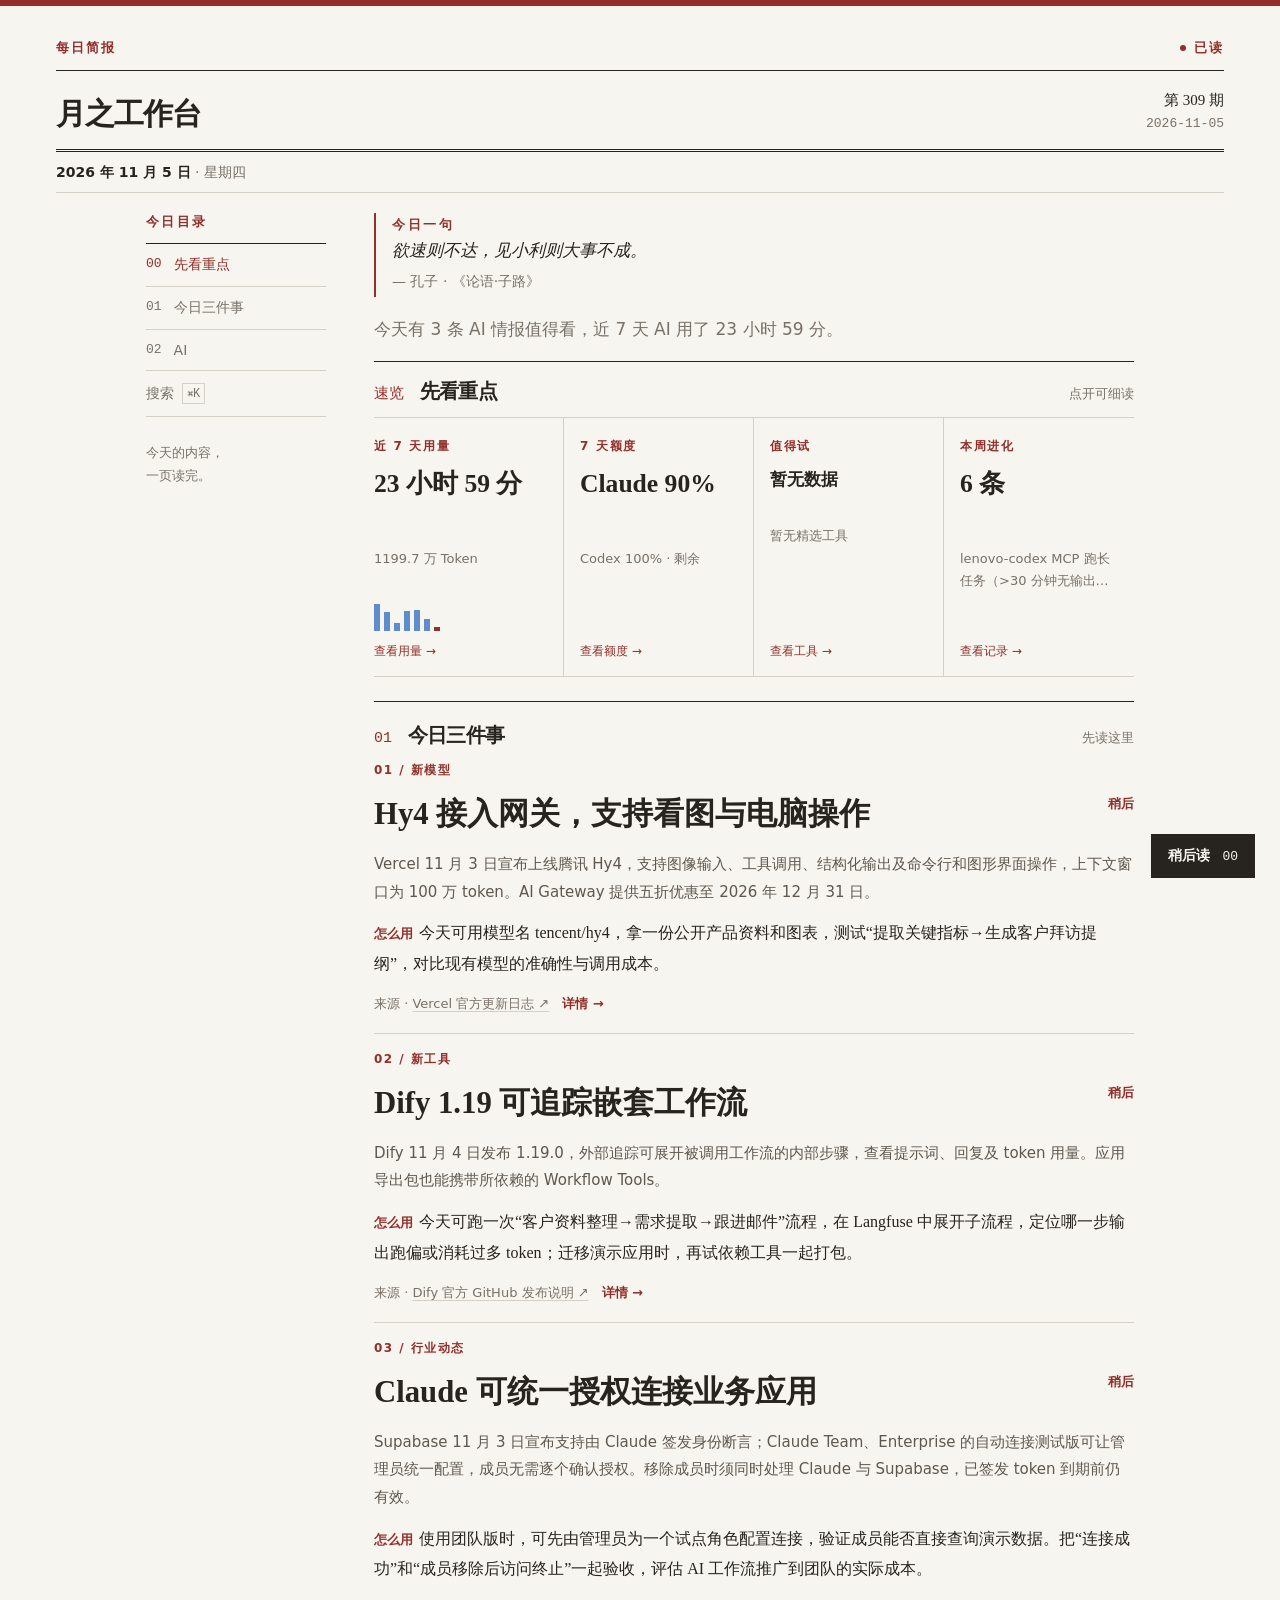
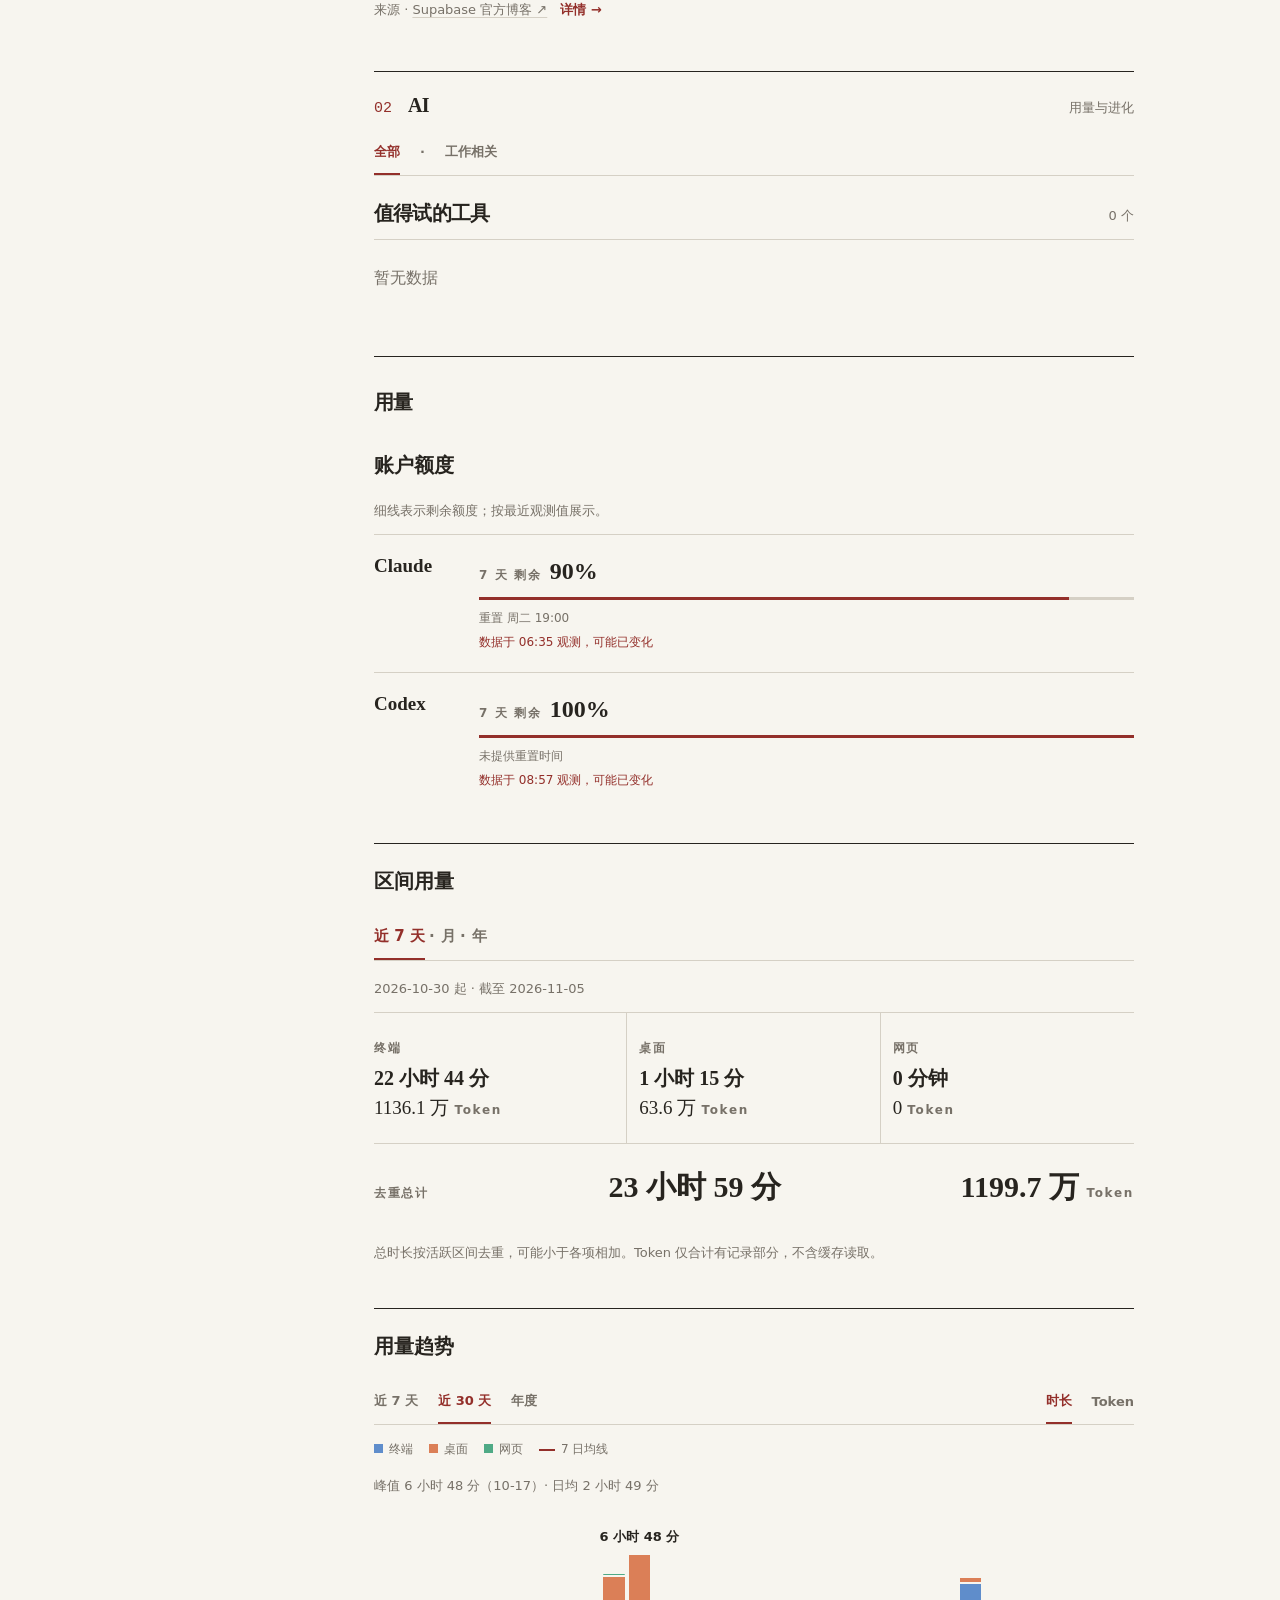
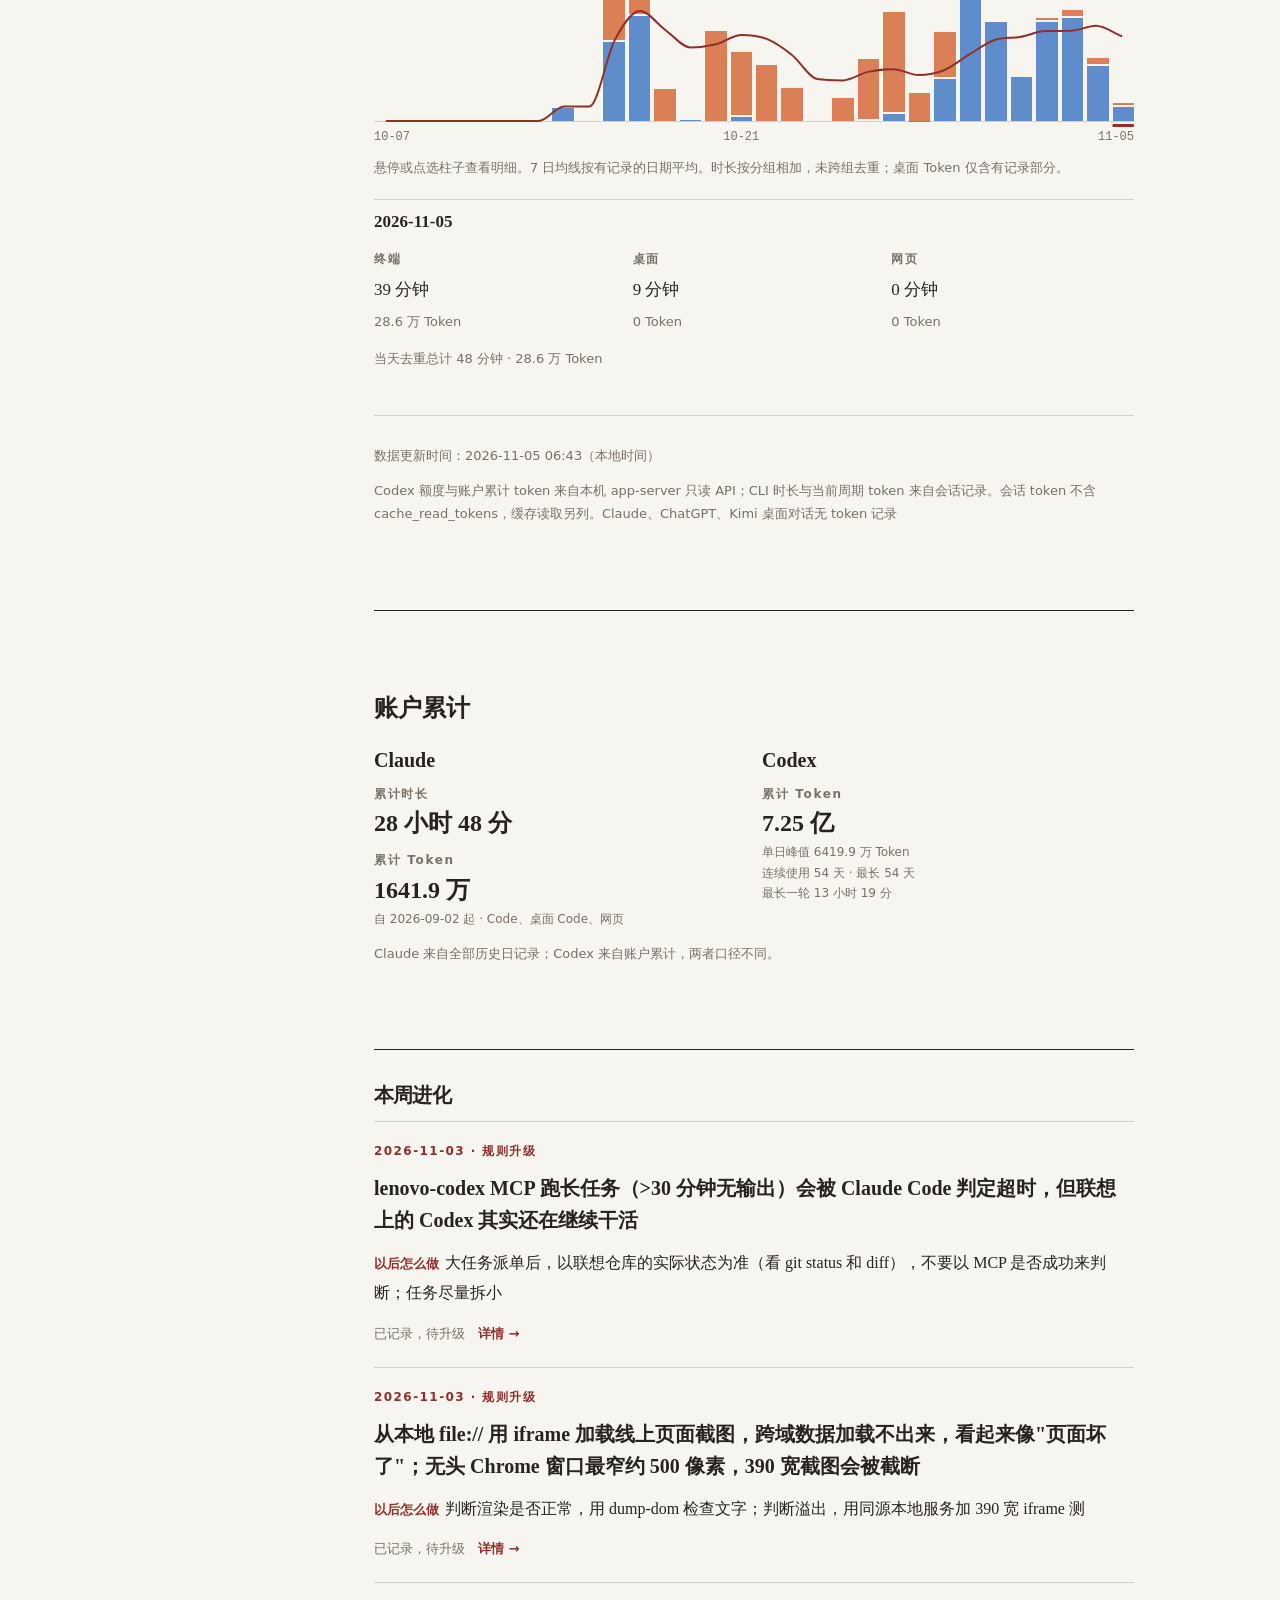
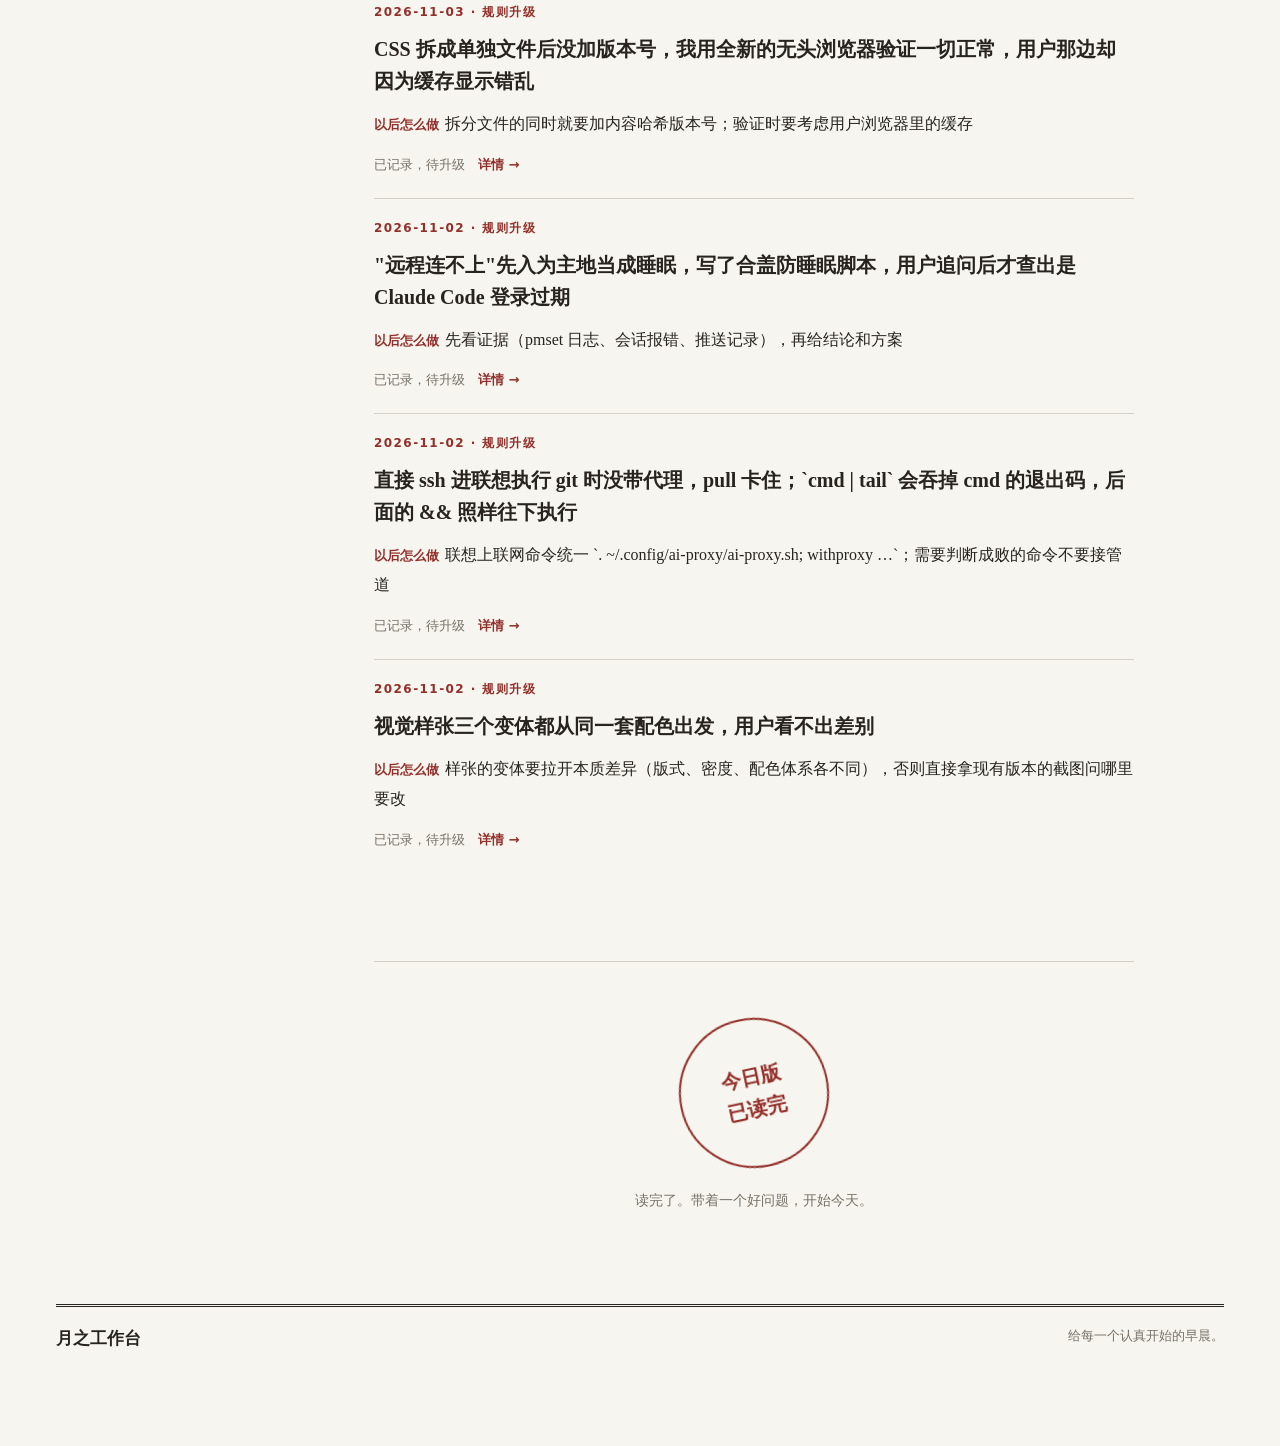
==== commit 0add3ebd: "本周进化：速览只放条数和最新标题，详情列出本周全部并可点开细读" ====
--- a/index.html
+++ b/index.html
@@ -11,7 +11,7 @@
 <meta name="apple-mobile-web-app-title" content="月之工作台">
 <meta name="apple-mobile-web-app-capable" content="yes">
 <link rel="stylesheet" href="tokens.css?v=14c3568d">
-<link rel="stylesheet" href="site.css?v=751a8e14">
+<link rel="stylesheet" href="site.css?v=d85085b0">
 </head>
 <body>
 <div class="topline"></div><div class="shell">
@@ -420,8 +420,9 @@
 function saveButton(id){const x=available.get(id);if(!x)return;state.later.has(id)?state.later.delete(id):state.later.set(id,x);saveJson('later',[...state.later.values()]);syncSaved();toast(state.later.has(id)?'已加入稍后读':'已移出稍后读')}
 function syncSaved(){$$('[data-save]').forEach(x=>{const on=state.later.has(x.dataset.save);x.textContent=on?'已加入':'稍后';x.setAttribute('aria-pressed',String(on))});$('#later-count').textContent=String(state.later.size).padStart(2,'0');if(state.drawer?.type==='later')renderDrawer()}
 function story(x,i){const id='brief:'+x.title;const save=register({id,kind:x.tag||'情报',title:x.title,url:x.url});return `<article class="story feature"><div class="story-kicker">${String(i+1).padStart(2,'0')} / ${esc(x.tag||'AI 情报')}</div><div class="story-head"><h3><a ${link(x.url)}>${esc(you(x.title))}</a></h3>${save}</div>${x.summary?`<p>${esc(you(x.summary))}</p>`:''}<div class="sales"><b>怎么用</b>${esc(you(x.why||'暂无说明'))}</div><div class="source">来源 · <a ${link(x.url)}>${esc(x.source||'查看来源')} ↗</a>　<button class="text-btn" data-detail="brief" data-index="${i}">详情 →</button></div></article>`}
+function weekEvolution(){const today=state.edition||dateOnly(new Date()),d=new Date(today+'T12:00:00Z');d.setUTCDate(d.getUTCDate()-(d.getUTCDay()+6)%7);const monday=d.toISOString().slice(0,10);return evolutionItems().filter(x=>String(x.date).slice(0,10)>=monday&&String(x.date).slice(0,10)<=today)}
 function weeklyEvolution(){const all=evolutionItems(),today=state.edition||dateOnly(new Date()),d=new Date(today+'T12:00:00Z');d.setUTCDate(d.getUTCDate()-(d.getUTCDay()+6)%7);const monday=d.toISOString().slice(0,10);return all.find(x=>String(x.date).slice(0,10)>=monday&&String(x.date).slice(0,10)<=today)||all[0]||null}
-function renderToday(){renderDailyQuote();const p=rolling7(),items=todayBriefs(),top=picks()[0],evo=weeklyEvolution(),q=state.data?.quota,last=Array.from({length:7},(_,i)=>daily(offsetDate(state.edition,i-6))),max=Math.max(1,...last.map(x=>Number(x?.total?.minutes)||0));$('#judgement').textContent=`今天有 ${items.length} 条 AI 情报值得看，近 7 天 AI 用了 ${fmtMinutes(p.total?.minutes)}。`;$('#intro-note').textContent=`${state.edition} 版 · 先看重点，再挑一件今天能试的事。`;$('#summary-grid').innerHTML=`<button class="summary-cell" data-section="usage"><span class="summary-label">近 7 天用量</span><span class="summary-value">${fmtMinutes(p.total?.minutes)}</span><span class="summary-desc">${fmtToken(p.total?.tokens)} Token</span><span class="mini-bars" aria-hidden="true">${last.map(x=>`<i style="height:${Math.max(2,Math.round(Number(x?.total?.minutes||0)/max*27))}px"></i>`).join('')}</span><span class="summary-foot">查看用量 →</span></button><button class="summary-cell" data-section="usage"><span class="summary-label">7 天额度</span><span class="summary-value">Claude ${esc(q?.claude?.seven_day?.remaining_percent??'—')}%</span><span class="summary-desc">Codex ${esc(q?.codex?.seven_day?.remaining_percent??'—')}% · 剩余</span><span class="summary-foot">查看额度 →</span></button><button class="summary-cell" data-section="picks"><span class="summary-label">值得试</span><span class="summary-value">${esc(top?.name||'暂无数据')}</span><span class="summary-desc">${esc(you(top?.ai?.zh||top?.desc||'暂无精选工具'))}</span><span class="summary-foot">查看工具 →</span></button><button class="summary-cell" data-section="evolution"><span class="summary-label">本周进化</span><span class="summary-value">${esc(evo?.title||'暂无记录')}</span><span class="summary-desc">${esc(evo?.date||'')}</span><span class="summary-foot">查看记录 →</span></button>`;$('#top-stories').innerHTML=items.map((x,i)=>story(x,i)).join('')||'<div class="empty">暂无数据</div>';$('#top-stories').classList.toggle('empty',!$('#top-stories .story'));renderAISection('picks');renderAISection('usage');renderAISection('accounts');renderAISection('evolution');syncSaved()}
+function renderToday(){renderDailyQuote();const p=rolling7(),items=todayBriefs(),top=picks()[0],evo=weeklyEvolution(),q=state.data?.quota,last=Array.from({length:7},(_,i)=>daily(offsetDate(state.edition,i-6))),max=Math.max(1,...last.map(x=>Number(x?.total?.minutes)||0));$('#judgement').textContent=`今天有 ${items.length} 条 AI 情报值得看，近 7 天 AI 用了 ${fmtMinutes(p.total?.minutes)}。`;$('#intro-note').textContent=`${state.edition} 版 · 先看重点，再挑一件今天能试的事。`;$('#summary-grid').innerHTML=`<button class="summary-cell" data-section="usage"><span class="summary-label">近 7 天用量</span><span class="summary-value">${fmtMinutes(p.total?.minutes)}</span><span class="summary-desc">${fmtToken(p.total?.tokens)} Token</span><span class="mini-bars" aria-hidden="true">${last.map(x=>`<i style="height:${Math.max(2,Math.round(Number(x?.total?.minutes||0)/max*27))}px"></i>`).join('')}</span><span class="summary-foot">查看用量 →</span></button><button class="summary-cell" data-section="usage"><span class="summary-label">7 天额度</span><span class="summary-value">Claude ${esc(q?.claude?.seven_day?.remaining_percent??'—')}%</span><span class="summary-desc">Codex ${esc(q?.codex?.seven_day?.remaining_percent??'—')}% · 剩余</span><span class="summary-foot">查看额度 →</span></button><button class="summary-cell" data-section="picks"><span class="summary-label">值得试</span><span class="summary-value">${esc(top?.name||'暂无数据')}</span><span class="summary-desc">${esc(you(top?.ai?.zh||top?.desc||'暂无精选工具'))}</span><span class="summary-foot">查看工具 →</span></button><button class="summary-cell" data-section="evolution"><span class="summary-label">本周进化</span><span class="summary-value">${weekEvolution().length?`${weekEvolution().length} 条`:'暂无记录'}</span><span class="summary-desc summary-clamp">${esc(evo?.title||'')}</span><span class="summary-foot">查看记录 →</span></button>`;$('#top-stories').innerHTML=items.map((x,i)=>story(x,i)).join('')||'<div class="empty">暂无数据</div>';$('#top-stories').classList.toggle('empty',!$('#top-stories .story'));renderAISection('picks');renderAISection('usage');renderAISection('accounts');renderAISection('evolution');syncSaved()}
 function renderExplore(){const all=picks(),shown=all.filter(x=>state.pickFilter==='all'||x.track==='work');return `<div class="filter-row explore-segments">${[['all','全部'],['work','工作相关']].map(([k,v])=>`<button class="filter-btn ${state.pickFilter===k?'active':''}" data-pick-filter="${k}">${v}</button>`).join('')}</div><div class="section-head"><h2>值得试的工具</h2><small>${shown.length} 个</small></div>${shown.map((x,i)=>`<article class="space-row"><div class="meta-line">${x.track==='work'?'工作相关 · ':''}适合度 ${esc(x.ai?.fit)}/5 · ★ ${fmtNum(x.stars)}</div><div class="row-head"><h3><button data-detail="pick" data-index="${all.indexOf(x)}">${esc(x.name)}</button></h3>${register({id:'pick:'+x.name,kind:'工具',title:x.name,url:x.url})}</div><p>${esc(you(x.ai?.zh||x.desc))}</p><div class="row-actions"><button class="text-btn" data-detail="pick" data-index="${all.indexOf(x)}">查看详情 →</button><button class="text-btn" data-favorite="pick:${esc(x.name)}">${state.saved.has('pick:'+x.name)?'已收藏':'收藏'}</button></div></article>`).join('')||'<div class="empty">暂无数据</div>'}`}
 function calendarRows(){return Array.from({length:30},(_,i)=>{const date=offsetDate(state.edition,i-29);return{date,row:daily(date)}})}
 const aiTools=[['claude_code','Claude Code'],['codex','Codex CLI'],['kimi','Kimi Code'],['claude_desktop_code','Claude 桌面 Code'],['codex_desktop_code','Codex 桌面 Code'],['claude_desktop','Claude 桌面聊天'],['chatgpt_desktop','ChatGPT 桌面聊天'],['kimi_desktop','Kimi 桌面'],['claude','Claude 网页'],['chatgpt','ChatGPT 网页']];
@@ -441,8 +442,11 @@
 function renderUsage(){const p=state.period==='week'?rolling7():state.data?.periods?.[state.period];return `${quotaPanel()}<section class="ai-panel"><h3>区间用量</h3><div class="period-row ai-periods" role="group" aria-label="用量区间">${[['week','近 7 天'],['month','月'],['year','年']].map(([key,label])=>`<button class="filter-btn ${state.period===key?'active':''}" data-period="${key}" aria-pressed="${state.period===key}">${label}</button>`).join('')}</div><p class="ai-note">${p?.from?esc(p.from)+' 起 · 截至 '+esc(state.data?.periods?.day?.from||state.edition):'本区间暂无数据'}</p>${groupTotals(p)}</section>${trendPanel()}${dataFooter()}`}
 function renderAccounts(){const rows=state.data?.daily||[],keys=['claude_code','claude_desktop_code','claude'],sum=key=>rows.reduce((total,row)=>total+keys.reduce((n,k)=>n+(Number(row?.[k]?.[key])||0),0),0),from=rows.map(x=>x.date).filter(Boolean).sort()[0],usage=state.data?.codex_api?.token_usage;return `<section class="ai-panel"><h2>账户累计</h2><div class="account-grid"><div><h3>Claude</h3><span class="ai-label">累计时长</span><strong>${from?fmtMinutes(sum('minutes')):'—'}</strong><span class="ai-label">累计 Token</span><strong>${from?fmtToken(sum('tokens')):'—'}</strong><small>自 ${esc(from||'暂无记录')} 起 · Code、桌面 Code、网页</small></div><div><h3>Codex</h3><span class="ai-label">累计 Token</span><strong>${fmtToken(usage?.lifetime_tokens)}</strong><small>单日峰值 ${fmtToken(usage?.peak_daily_tokens)} Token</small><small>连续使用 ${usage?.current_streak_days??'—'} 天 · 最长 ${usage?.longest_streak_days??'—'} 天</small><small>最长一轮 ${usage?.longest_running_turn_seconds==null?'—':fmtMinutes(usage.longest_running_turn_seconds/60)}</small></div></div><p class="ai-note">Claude 来自全部历史日记录；Codex 来自账户累计，两者口径不同。</p></section>`}
 function evolutionItems(){return (Array.isArray(state.evolution?.items)?state.evolution.items:[]).filter(x=>x&&['skill','rule','idea'].includes(x.kind)).sort((a,b)=>String(b.date||'').localeCompare(String(a.date||'')))}
-function evolutionRow(x){return `<article class="evolution-row"><div class="meta-line">${esc(x.date)} · ${({skill:'新技能',rule:'规则升级',idea:'可执行想法'})[x.kind]}</div><h3>${safeUrl(x.url)?`<a ${link(x.url)}>${esc(x.title)} ↗</a>`:esc(x.title)}</h3><p>${esc(x.desc)}</p>${x.action?`<p class="evolution-action">${esc(x.action)}</p>`:''}<small class="evolution-status">${esc(x.status)}</small></article>`}
-function renderEvolution(){const x=weeklyEvolution();return `<div class="section-head"><h2>本周进化</h2></div>${x?evolutionRow(x):'<div class="empty">暂无进化记录</div>'}`}
+const EVO_KIND={skill:'新技能',rule:'规则升级',idea:'可执行想法'};
+const EVO_STATUS={'已记录，待升级':'已记在自我升级日志里，下次整理规则时写进去。','已写进规则':'已经写进 Claude 的工作规则，以后会自动照做。'};
+function evoMeta(x){return [x.date,EVO_KIND[x.kind],x.type].filter(Boolean).map(esc).join(' · ')}
+function evolutionRow(x){const i=evolutionItems().indexOf(x),rule=x.kind==='rule';return `<article class="evolution-row"><div class="meta-line">${evoMeta(x)}</div><h3>${safeUrl(x.url)?`<a ${link(x.url)}>${esc(x.title)} ↗</a>`:esc(x.title)}</h3>${x.desc?(rule?`<div class="sales"><b>以后怎么做</b>${esc(x.desc)}</div>`:`<p>${esc(x.desc)}</p>`):''}${x.action?`<p class="evolution-action">${esc(x.action)}</p>`:''}<div class="source"><span class="evolution-status">${esc(x.status||'')}</span>　<button class="text-btn" data-detail="evolution" data-index="${i}">详情 →</button></div></article>`}
+function renderEvolution(){const x=weeklyEvolution();return `<div class="section-head"><h2>本周进化</h2></div>${(weekEvolution().length?weekEvolution():x?[x]:[]).map(evolutionRow).join('')||'<div class="empty">暂无进化记录</div>'}`}
 const aiSections=[['picks',renderExplore],['usage',renderUsage],['accounts',renderAccounts],['evolution',renderEvolution]];
 function renderAISection(id){const target=$('#ai-'+id+'-content'),render=aiSections.find(x=>x[0]===id)?.[1];if(target)target.innerHTML=render()}
 function scrollToAI(id){document.getElementById('ai-'+id)?.scrollIntoView({behavior:'smooth',block:'start'})}
@@ -450,6 +454,7 @@
 function drawerAction(type,index){return `<button data-detail="${type}" data-index="${index}">查看详情 →</button>`}
 function renderDrawer(){const ref=state.drawer;if(!ref)return;let title='',kicker='细读',html='';const {type,index}=ref;if(type==='later'){title='稍后读';kicker='稍后读';html=[...state.later.values()].map(x=>`<div class="drawer-block"><h4>${esc(x.kind)}</h4><h3>${safeUrl(x.url)?`<a ${link(x.url)}>${esc(you(x.title))} ↗</a>`:esc(you(x.title))}</h3>${x.text?`<p>${esc(you(x.text))}</p>`:''}<div class="drawer-actions"><button data-remove="${esc(x.id)}">移出稍后读</button></div></div>`).join('')||'<div class="empty">这里还是空的。遇到想细读的内容，点一下「稍后」。</div>'}
 else if(type==='brief'){const x=briefItems()[index];if(!x)return;title='简报详情';html=`<div class="meta-line">${esc(x.tag||'AI 情报')} · ${esc(x.source)} · ${esc(state.edition)}</div><h3>${esc(you(x.title))}</h3>${block('摘要',x.summary)}${block('怎么用',x.why)}<div class="drawer-actions"><button data-favorite="brief:${esc(x.title)}">${state.saved.has('brief:'+x.title)?'已收藏':'收藏'}</button>${safeUrl(x.url)?`<a ${link(x.url)}>查看来源 ↗</a>`:''}</div>`}
+else if(type==='evolution'){const x=evolutionItems()[index];if(!x)return;const rule=x.kind==='rule';title='进化详情';html=`<div class="meta-line">${evoMeta(x)}</div><h3>${esc(x.title)}</h3>${block(rule?'以后怎么做':'说明',x.desc)}${block('下一步',x.action)}${block('状态',x.status?`${x.status}。${EVO_STATUS[x.status]||''}`:'')}${safeUrl(x.url)?`<div class="drawer-actions"><a ${link(x.url)}>打开来源 ↗</a></div>`:''}`}
 else if(type==='pick'){const x=picks()[index];if(!x)return;title='工具详情';html=`<div class="meta-line">适合度 ${esc(x.ai?.fit)}/5 · ★ ${fmtNum(x.stars)} · 日增 ${fmtNum(x.growth?.per_day)}</div><h3>${esc(x.name)}</h3>${block('是什么',x.ai?.what||x.ai?.zh||x.desc)}${block('为什么值得看',x.ai?.why)}${block('怎么开始',x.ai?.setup)}${block('使用方式',x.ai?.how)}${block('许可提醒',x.quality?.license_note)}<div class="drawer-actions"><button data-favorite="pick:${esc(x.name)}">${state.saved.has('pick:'+x.name)?'已收藏':'收藏'}</button>${register({id:'pick:'+x.name,kind:'工具',title:x.name,url:x.url})}${safeUrl(x.url)?`<a ${link(x.url)}>打开项目 ↗</a>`:''}</div>`}
 $('#drawer-title').textContent=title;$('#drawer-kicker').textContent=kicker;$('#drawer-body').innerHTML=html;if(type!=='later')syncSaved()}
 function closeOverlays(){state.drawer=null;state.search=false;$('#drawer').classList.remove('open');$('#drawer').setAttribute('aria-hidden','true');$('#search-box').classList.remove('open');$('#backdrop').classList.remove('open');document.body.classList.remove('locked')}
--- a/site.css
+++ b/site.css
@@ -1,5 +1,5 @@
 /* site.css —— 组件样式，只引用 tokens.css 里的变量 */
-*{box-sizing:border-box}html{scroll-behavior:smooth}body{margin:0;background:var(--paper);color:var(--ink);font:var(--fs-5)/1.75 var(--sans);-webkit-font-smoothing:antialiased}body.locked{overflow:hidden}button,input{font:inherit}button{cursor:pointer}a{color:inherit;text-decoration:none}a:hover,button:hover{color:var(--red)}:focus-visible{outline:2px solid var(--red);outline-offset:3px}button{border-radius:0}.topline{height:6px;background:var(--red)}.shell{max-width:1280px;padding:0 var(--space-56);margin:auto;min-width:0}.utility{display:flex;justify-content:space-between;gap:var(--space-16);border-bottom:1px solid var(--ink);padding:var(--space-32) 0 var(--space-12);font:600 var(--fs-2)/1.5 var(--sans);letter-spacing:.15em;color:var(--muted)}.utility strong,.read-state{color:var(--red)}.read-state{display:flex;align-items:center;gap:var(--space-8)}.state-dot{width:6px;height:6px;border-radius:50%;background:currentColor}.brand-row{display:flex;justify-content:space-between;align-items:end;gap:var(--space-24);padding:var(--space-32) 0 var(--space-24);border-bottom:3px double var(--ink)}.brand-kicker{font:600 var(--fs-2) var(--sans);letter-spacing:.22em;color:var(--red);margin-bottom:var(--space-12)}.brand{font:800 var(--fs-fluid-1)/1.1 var(--serif);letter-spacing:-.08em;white-space:nowrap;margin:0}.brand-sub{text-align:right;display:grid;gap:var(--space-6);padding-bottom:var(--space-6)}.brand-sub strong{font:500 var(--fs-6) var(--serif)}.brand-sub span{font:var(--fs-2) var(--mono);color:var(--muted)}.datebar{display:flex;justify-content:space-between;gap:var(--space-12);padding:var(--space-12) 0 var(--space-16);border-bottom:1px solid var(--line);font-size:var(--fs-3);color:var(--muted)}.datebar strong{color:var(--ink)}.datebar .right{font-family:var(--mono);letter-spacing:.06em}.view-nav{display:flex;align-items:center;justify-content:space-between;gap:var(--space-24);border-bottom:1px solid var(--ink);min-width:0}.nav-scroll{display:flex;gap:var(--space-24);overflow-x:auto;scrollbar-width:none;min-width:0}.nav-scroll::-webkit-scrollbar,.mobile-toc::-webkit-scrollbar,.summary-grid::-webkit-scrollbar{display:none}.nav-btn,.search-trigger{border:0;background:none;white-space:nowrap;color:var(--muted);padding:var(--space-16) 0 var(--space-16);font:600 var(--fs-3) var(--sans);letter-spacing:.08em;border-bottom:2px solid transparent}.nav-btn.active{color:var(--red);border-color:var(--red)}.search-trigger{flex:none;letter-spacing:.08em;font-size:var(--fs-7);font-weight:500;padding:var(--space-20) 0 var(--space-16)}.search-trigger kbd{font:var(--fs-2) var(--mono);border:1px solid var(--line);padding:var(--space-2) var(--space-4);margin-left:var(--space-6);color:var(--muted)}.layout{display:grid;grid-template-columns:minmax(0,790px) minmax(160px,210px);gap:var(--space-fluid-1);justify-content:space-between;align-items:start}.main{min-width:0}.view[hidden]{display:none!important}.intro{padding:var(--space-56) 0 var(--space-56)}.eyebrow,.mini-label{font:600 var(--fs-2)/1.5 var(--sans);letter-spacing:.2em;color:var(--red)}.intro h2{font:700 var(--fs-fluid-2)/1.55 var(--serif);letter-spacing:-.045em;margin:var(--space-16) 0 var(--space-12)}.intro p,.view-lede{color:var(--muted);font:var(--fs-4)/1.9 var(--sans);margin:0}.accent-line{width:48px;height:2px;background:var(--red);margin-top:var(--space-24)}.summary-section{border-top:1px solid var(--ink);padding:var(--space-24) 0 var(--space-56)}.section-head{display:flex;align-items:baseline;gap:var(--space-16);margin-bottom:var(--space-24)}.section-no{font:var(--fs-4) var(--mono);color:var(--red)}.section-head h2{font:700 var(--fs-9)/1.35 var(--serif);margin:0;letter-spacing:-.04em}.section-head small{margin-left:auto;font:var(--fs-2) var(--sans);color:var(--muted)}.summary-grid{display:grid;grid-template-columns:repeat(4,minmax(0,1fr));border-top:1px solid var(--line);border-bottom:1px solid var(--line)}.summary-cell{min-width:0;text-align:left;border:0;border-right:1px solid var(--line);background:none;padding:var(--space-20) var(--space-16) var(--space-16);display:flex;flex-direction:column;gap:var(--space-12);color:var(--ink)}.summary-cell:first-child{padding-left:0}.summary-cell:last-child{border-right:0}.summary-cell:hover .summary-value{text-decoration:underline;text-decoration-color:var(--red);text-underline-offset:5px}.summary-label{font:600 var(--fs-1) var(--sans);letter-spacing:.14em;color:var(--red)}.summary-value{font:700 var(--fs-fluid-3)/1.35 var(--serif);overflow-wrap:anywhere;min-height:2.7em}.summary-cell:nth-child(3) .summary-value{font-size:var(--fs-6);line-height:1.48}.summary-desc{font:var(--fs-2)/1.65 var(--sans);color:var(--muted);min-height:3.3em}.summary-foot{margin-top:auto;font:var(--fs-1) var(--sans);color:var(--red)}.mini-bars{display:flex;align-items:end;gap:var(--space-4);height:28px}.mini-bars i{display:block;width:6px;min-height:2px;background:var(--ink)}.mini-bars i:last-child{background:var(--red)}.paper-section{border-top:1px solid var(--ink);padding:var(--space-24) 0 var(--space-64);scroll-margin-top:var(--space-32)}.story,.project,.space-row,.method-row{border-top:1px solid var(--line);padding:var(--space-24) 0}.story:first-child,.project:first-child,.space-row:first-child,.method-row:first-child{border-top:0;padding-top:0}.story-kicker,.meta-line{font:600 var(--fs-1)/1.5 var(--sans);letter-spacing:.12em;color:var(--red);margin-bottom:var(--space-12)}.story-head,.row-head{display:flex;align-items:start;justify-content:space-between;gap:var(--space-12)}.story h3,.project h3,.space-row h3,.method-row h3{font:700 var(--fs-8)/1.55 var(--serif);margin:0;overflow-wrap:anywhere}.story.feature h3{font-size:var(--fs-fluid-4)}.story p,.project p,.space-row p,.method-row p{font:var(--fs-4)/1.85 var(--sans);color:var(--muted-strong);margin:var(--space-12) 0 0}.story .sales{font:var(--fs-5)/1.9 var(--serif);margin-top:var(--space-12)}.story .sales b{font:600 var(--fs-2) var(--sans);color:var(--red);margin-right:var(--space-6)}.source{font:var(--fs-2) var(--sans);color:var(--muted);margin-top:var(--space-12)}.source a{text-decoration:underline;text-decoration-color:var(--line);text-underline-offset:3px}.text-btn,.save-btn,.filter-btn,.quiet-btn{border:0;background:none;padding:var(--space-4) 0;color:var(--red);font:600 var(--fs-2) var(--sans);white-space:nowrap}.save-btn[aria-pressed=true]::before{content:'✓ '}.project-number{font:var(--fs-2) var(--mono);color:var(--red);padding-top:var(--space-4)}.project .desc{margin:var(--space-8) 0}.meta-strip{display:flex;flex-wrap:wrap;gap:var(--space-8) var(--space-12);font:var(--fs-1)/1.6 var(--sans);letter-spacing:.06em;color:var(--muted)}.meta-strip em{font-style:normal;color:var(--red)}.project .how{border-left:2px solid var(--line);padding-left:var(--space-12);margin-top:var(--space-16);font-size:var(--fs-3)}.project .why{font-size:var(--fs-3)}.usage-lede{font:500 var(--fs-fluid-5)/1.7 var(--serif);margin:0 0 var(--space-24)}.usage-lede b{color:var(--red)}.chart-wrap{border-top:1px solid var(--line);border-bottom:1px solid var(--line);padding:var(--space-16) 0}.chart-head{display:flex;justify-content:space-between;gap:var(--space-12);font:var(--fs-2) var(--sans)}.chart-head span,.chart-note{color:var(--muted)}.line-chart{width:100%;height:145px;margin-top:var(--space-12)}.line-chart .grid{stroke:var(--line);stroke-width:1}.line-chart .trace{fill:none;stroke:var(--ink);stroke-width:2}.line-chart .dot{fill:var(--red)}.line-chart text{font:var(--fs-1) var(--mono);fill:var(--muted)}.chart-note{font:var(--fs-2) var(--sans);margin:0}.usage-mini{display:flex;gap:var(--space-32);margin-top:var(--space-20)}.usage-mini div{display:grid;gap:var(--space-4)}.usage-mini span{font:var(--fs-2) var(--sans);color:var(--muted)}.usage-mini strong{font:600 var(--fs-8) var(--serif)}.quote-wrap{border-top:1px solid var(--line);border-bottom:1px solid var(--line);padding:var(--space-32) var(--space-24)}.quote-wrap h3{font:700 var(--fs-8) var(--serif);margin:0 0 var(--space-16)}.quote-wrap p{font:var(--fs-6)/2 var(--serif);white-space:pre-line;margin:0}.quote-foot{display:flex;justify-content:space-between;gap:var(--space-16);margin-top:var(--space-24);font:var(--fs-2) var(--sans);color:var(--muted)}.quote-foot div{display:flex;gap:var(--space-16)}.finish{text-align:center;padding:var(--space-16) 0 var(--space-80)}.finish-rule{height:1px;background:var(--line);margin-bottom:var(--space-56)}.stamp{display:inline-flex;align-items:center;justify-content:center;width:150px;height:150px;border:2px solid var(--red);border-radius:50%;color:var(--red);transform:rotate(-12deg);font:700 var(--fs-8)/1.6 var(--serif)}.finish p{font:var(--fs-3) var(--sans);color:var(--muted);margin-top:var(--space-24)}.toc{position:sticky;top:28px;padding-top:var(--space-48)}.toc-label{border-bottom:1px solid var(--ink);padding-bottom:var(--space-12);font:600 var(--fs-2) var(--sans);letter-spacing:.18em;color:var(--red)}.toc a{display:flex;gap:var(--space-12);padding:var(--space-12) 0;border-bottom:1px solid var(--line);font:var(--fs-3) var(--sans);color:var(--muted)}.toc a span{font:var(--fs-2) var(--mono)}.toc a.active,.toc a:hover{color:var(--red)}.toc-foot{margin-top:var(--space-24);font:var(--fs-2)/1.8 var(--sans);color:var(--muted)}.mobile-toc{display:none}.space-intro{padding:var(--space-56) 0 var(--space-40)}.space-intro h2{font:700 var(--fs-11) var(--serif);margin:var(--space-12) 0}.space-note{font:500 var(--fs-7)/1.8 var(--serif);margin:0 0 var(--space-24)}.filter-row,.period-row{display:flex;gap:var(--space-20);flex-wrap:wrap;margin:0 0 var(--space-24);border-bottom:1px solid var(--line)}.filter-btn{padding:var(--space-12) 0;color:var(--muted);border-bottom:2px solid transparent}.filter-btn.active{color:var(--red);border-color:var(--red)}.space-row h3 button,.method-row h3 button{border:0;background:none;padding:0;text-align:left;color:inherit;font:inherit}.space-row h3 button:hover,.method-row h3 button:hover{text-decoration:underline;text-decoration-color:var(--red)}.space-row .row-actions,.method-row .row-actions{display:flex;gap:var(--space-16);margin-top:var(--space-12)}.space-row .sales{border-left:2px solid var(--line);padding-left:var(--space-12);font:var(--fs-4)/1.8 var(--serif);margin-top:var(--space-16)}.space-row .sales b{color:var(--red)}.method-row .excerpt{white-space:pre-line;display:-webkit-box;-webkit-box-orient:vertical;-webkit-line-clamp:3;line-height:1.85;overflow:hidden}.period-row{justify-content:flex-end;margin:calc(var(--space-4) * -1) 0 var(--space-24)}.period-row span{align-self:center;color:var(--muted)}.usage-total{font:700 var(--fs-11) var(--serif);margin:0}.usage-total small{font:var(--fs-3) var(--sans);color:var(--muted)}.bar-chart{height:200px;display:grid;grid-template-columns:repeat(30,minmax(0,1fr));align-items:end;gap:var(--space-4);border-bottom:1px solid var(--line);margin-top:var(--space-24)}.bar-day{height:100%;display:flex;align-items:end;min-width:0}.bar{width:100%;background:var(--ink);min-height:2px}.bar.current{background:var(--red)}.chart-axis{display:flex;justify-content:space-between;font:var(--fs-1) var(--mono);color:var(--muted);margin-top:var(--space-8)}.detail-stats{display:grid;grid-template-columns:repeat(3,1fr);border-top:1px solid var(--line);border-bottom:1px solid var(--line);margin-top:var(--space-24)}.detail-stats div{padding:var(--space-16) var(--space-12);border-right:1px solid var(--line)}.detail-stats div:first-child{padding-left:0}.detail-stats div:last-child{border:0}.detail-stats b{display:block;font:600 var(--fs-7) var(--serif)}.detail-stats span{font:var(--fs-2) var(--sans);color:var(--muted)}.page-footer{border-top:3px double var(--ink);padding:var(--space-20) 0 var(--space-96);display:flex;justify-content:space-between;gap:var(--space-16);font:var(--fs-2) var(--sans);color:var(--muted)}.page-footer strong{font:600 var(--fs-6) var(--serif);color:var(--ink)}.later-tab{position:fixed;right:25px;bottom:22px;z-index:30;border:1px solid var(--ink);background:var(--ink);color:var(--paper);padding:var(--space-12) var(--space-16);font:600 var(--fs-3) var(--sans)}.later-tab:hover{background:var(--red);border-color:var(--red);color:var(--paper)}.later-tab b{font:var(--fs-2) var(--mono);margin-left:var(--space-8)}.backdrop{position:fixed;inset:0;background:var(--overlay);z-index:40;opacity:0;pointer-events:none;transition:opacity .2s}.backdrop.open{opacity:1;pointer-events:auto}.drawer{position:fixed;z-index:41;right:0;top:0;bottom:0;width:min(440px,100%);background:var(--paper);border-left:1px solid var(--ink);transform:translateX(102%);transition:transform .24s;display:flex;flex-direction:column}.drawer.open{transform:translateX(0)}.drawer-head{border-bottom:1px solid var(--ink);padding:var(--space-24) var(--space-24) var(--space-20);display:flex;justify-content:space-between;gap:var(--space-16)}.drawer-head span{font:var(--fs-2) var(--sans);letter-spacing:.14em;color:var(--red)}.drawer-head h2{font:700 var(--fs-9) var(--serif);margin:var(--space-6) 0 0}.close-btn{flex:0 0 44px;width:44px;height:44px;border:0;background:none;font:var(--fs-9) var(--sans);color:var(--muted);padding:0}.drawer-body{overflow:auto;padding:var(--space-20) var(--space-24) var(--space-40);min-height:0;flex:1}.drawer-body h3{font:700 var(--fs-9)/1.5 var(--serif);margin:var(--space-8) 0 var(--space-12);overflow-wrap:anywhere}.drawer-block{border-top:1px solid var(--line);padding:var(--space-16) 0}.drawer-block h4{font:600 var(--fs-2) var(--sans);letter-spacing:.12em;color:var(--red);margin:0 0 var(--space-8)}.drawer-block p{font:var(--fs-4)/1.85 var(--sans);white-space:pre-line;margin:0}.drawer-actions{display:flex;flex-wrap:wrap;gap:var(--space-12) var(--space-16);margin:var(--space-20) 0}.drawer-actions button,.drawer-actions a{border:1px solid var(--line);background:none;color:var(--red);padding:var(--space-8) var(--space-12);font:var(--fs-2) var(--sans)}.drawer-foot{border-top:1px solid var(--line);padding:var(--space-12) var(--space-24);font:var(--fs-2) var(--sans);color:var(--muted)}.search-box{position:fixed;inset:0;z-index:42;margin:12vh auto auto;width:min(570px,calc(100% - 32px));max-width:100%;max-height:75dvh;box-sizing:border-box;transform:translateY(-20px);background:var(--paper);border:1px solid var(--ink);opacity:0;pointer-events:none;display:flex;flex-direction:column;transition:.2s}.search-box.open{opacity:1;pointer-events:auto;transform:none}.search-head{display:flex;border-bottom:1px solid var(--ink);align-items:center;padding:var(--space-12) var(--space-16);gap:var(--space-12);min-width:0;box-sizing:border-box}.search-head input{flex:1;min-width:0;width:0;border:0;outline:0;background:none;padding:var(--space-8);font:var(--fs-6) var(--sans)}.search-results{overflow:auto;min-width:0;min-height:0;box-sizing:border-box;padding:var(--space-8) var(--space-16) var(--space-20);overscroll-behavior:contain}.search-row{display:block;text-align:left;width:100%;border:0;border-bottom:1px solid var(--line);background:none;padding:var(--space-12) 0}.search-row strong{display:block;font:600 var(--fs-6) var(--serif);overflow-wrap:anywhere}.search-row span{font:var(--fs-2) var(--sans);color:var(--muted)}.toast{position:fixed;left:50%;bottom:25px;transform:translate(-50%,10px);z-index:60;background:var(--ink);color:var(--paper);padding:var(--space-8) var(--space-12);font:var(--fs-3) var(--sans);opacity:0;pointer-events:none;transition:.2s}.toast.show{opacity:1;transform:translate(-50%,0)}.empty{padding:var(--space-24) 0;color:var(--muted);border-top:1px solid var(--line)}
+*{box-sizing:border-box}html{scroll-behavior:smooth}body{margin:0;background:var(--paper);color:var(--ink);font:var(--fs-5)/1.75 var(--sans);-webkit-font-smoothing:antialiased}body.locked{overflow:hidden}button,input{font:inherit}button{cursor:pointer}a{color:inherit;text-decoration:none}a:hover,button:hover{color:var(--red)}:focus-visible{outline:2px solid var(--red);outline-offset:3px}button{border-radius:0}.topline{height:6px;background:var(--red)}.shell{max-width:1280px;padding:0 var(--space-56);margin:auto;min-width:0}.utility{display:flex;justify-content:space-between;gap:var(--space-16);border-bottom:1px solid var(--ink);padding:var(--space-32) 0 var(--space-12);font:600 var(--fs-2)/1.5 var(--sans);letter-spacing:.15em;color:var(--muted)}.utility strong,.read-state{color:var(--red)}.read-state{display:flex;align-items:center;gap:var(--space-8)}.state-dot{width:6px;height:6px;border-radius:50%;background:currentColor}.brand-row{display:flex;justify-content:space-between;align-items:end;gap:var(--space-24);padding:var(--space-32) 0 var(--space-24);border-bottom:3px double var(--ink)}.brand-kicker{font:600 var(--fs-2) var(--sans);letter-spacing:.22em;color:var(--red);margin-bottom:var(--space-12)}.brand{font:800 var(--fs-fluid-1)/1.1 var(--serif);letter-spacing:-.08em;white-space:nowrap;margin:0}.brand-sub{text-align:right;display:grid;gap:var(--space-6);padding-bottom:var(--space-6)}.brand-sub strong{font:500 var(--fs-6) var(--serif)}.brand-sub span{font:var(--fs-2) var(--mono);color:var(--muted)}.datebar{display:flex;justify-content:space-between;gap:var(--space-12);padding:var(--space-12) 0 var(--space-16);border-bottom:1px solid var(--line);font-size:var(--fs-3);color:var(--muted)}.datebar strong{color:var(--ink)}.datebar .right{font-family:var(--mono);letter-spacing:.06em}.view-nav{display:flex;align-items:center;justify-content:space-between;gap:var(--space-24);border-bottom:1px solid var(--ink);min-width:0}.nav-scroll{display:flex;gap:var(--space-24);overflow-x:auto;scrollbar-width:none;min-width:0}.nav-scroll::-webkit-scrollbar,.mobile-toc::-webkit-scrollbar,.summary-grid::-webkit-scrollbar{display:none}.nav-btn,.search-trigger{border:0;background:none;white-space:nowrap;color:var(--muted);padding:var(--space-16) 0 var(--space-16);font:600 var(--fs-3) var(--sans);letter-spacing:.08em;border-bottom:2px solid transparent}.nav-btn.active{color:var(--red);border-color:var(--red)}.search-trigger{flex:none;letter-spacing:.08em;font-size:var(--fs-7);font-weight:500;padding:var(--space-20) 0 var(--space-16)}.search-trigger kbd{font:var(--fs-2) var(--mono);border:1px solid var(--line);padding:var(--space-2) var(--space-4);margin-left:var(--space-6);color:var(--muted)}.layout{display:grid;grid-template-columns:minmax(0,790px) minmax(160px,210px);gap:var(--space-fluid-1);justify-content:space-between;align-items:start}.main{min-width:0}.view[hidden]{display:none!important}.intro{padding:var(--space-56) 0 var(--space-56)}.eyebrow,.mini-label{font:600 var(--fs-2)/1.5 var(--sans);letter-spacing:.2em;color:var(--red)}.intro h2{font:700 var(--fs-fluid-2)/1.55 var(--serif);letter-spacing:-.045em;margin:var(--space-16) 0 var(--space-12)}.intro p,.view-lede{color:var(--muted);font:var(--fs-4)/1.9 var(--sans);margin:0}.accent-line{width:48px;height:2px;background:var(--red);margin-top:var(--space-24)}.summary-section{border-top:1px solid var(--ink);padding:var(--space-24) 0 var(--space-56)}.section-head{display:flex;align-items:baseline;gap:var(--space-16);margin-bottom:var(--space-24)}.section-no{font:var(--fs-4) var(--mono);color:var(--red)}.section-head h2{font:700 var(--fs-9)/1.35 var(--serif);margin:0;letter-spacing:-.04em}.section-head small{margin-left:auto;font:var(--fs-2) var(--sans);color:var(--muted)}.summary-grid{display:grid;grid-template-columns:repeat(4,minmax(0,1fr));border-top:1px solid var(--line);border-bottom:1px solid var(--line)}.summary-cell{min-width:0;text-align:left;border:0;border-right:1px solid var(--line);background:none;padding:var(--space-20) var(--space-16) var(--space-16);display:flex;flex-direction:column;gap:var(--space-12);color:var(--ink)}.summary-cell:first-child{padding-left:0}.summary-cell:last-child{border-right:0}.summary-cell:hover .summary-value{text-decoration:underline;text-decoration-color:var(--red);text-underline-offset:5px}.summary-label{font:600 var(--fs-1) var(--sans);letter-spacing:.14em;color:var(--red)}.summary-value{font:700 var(--fs-fluid-3)/1.35 var(--serif);overflow-wrap:anywhere;min-height:2.7em}.summary-cell:nth-child(3) .summary-value{font-size:var(--fs-6);line-height:1.48}.summary-desc{font:var(--fs-2)/1.65 var(--sans);color:var(--muted);min-height:3.3em}.summary-foot{margin-top:auto;font:var(--fs-1) var(--sans);color:var(--red)}.mini-bars{display:flex;align-items:end;gap:var(--space-4);height:28px}.mini-bars i{display:block;width:6px;min-height:2px;background:var(--ink)}.mini-bars i:last-child{background:var(--red)}.paper-section{border-top:1px solid var(--ink);padding:var(--space-24) 0 var(--space-64);scroll-margin-top:var(--space-32)}.story,.project,.space-row,.method-row{border-top:1px solid var(--line);padding:var(--space-24) 0}.story:first-child,.project:first-child,.space-row:first-child,.method-row:first-child{border-top:0;padding-top:0}.story-kicker,.meta-line{font:600 var(--fs-1)/1.5 var(--sans);letter-spacing:.12em;color:var(--red);margin-bottom:var(--space-12)}.story-head,.row-head{display:flex;align-items:start;justify-content:space-between;gap:var(--space-12)}.story h3,.project h3,.space-row h3,.method-row h3{font:700 var(--fs-8)/1.55 var(--serif);margin:0;overflow-wrap:anywhere}.story.feature h3{font-size:var(--fs-fluid-4)}.story p,.project p,.space-row p,.method-row p{font:var(--fs-4)/1.85 var(--sans);color:var(--muted-strong);margin:var(--space-12) 0 0}.story .sales,.evolution-row .sales{font:var(--fs-5)/1.9 var(--serif);margin-top:var(--space-12)}.story .sales b,.evolution-row .sales b{font:600 var(--fs-2) var(--sans);color:var(--red);margin-right:var(--space-6)}.source{font:var(--fs-2) var(--sans);color:var(--muted);margin-top:var(--space-12)}.source a{text-decoration:underline;text-decoration-color:var(--line);text-underline-offset:3px}.text-btn,.save-btn,.filter-btn,.quiet-btn{border:0;background:none;padding:var(--space-4) 0;color:var(--red);font:600 var(--fs-2) var(--sans);white-space:nowrap}.save-btn[aria-pressed=true]::before{content:'✓ '}.project-number{font:var(--fs-2) var(--mono);color:var(--red);padding-top:var(--space-4)}.project .desc{margin:var(--space-8) 0}.meta-strip{display:flex;flex-wrap:wrap;gap:var(--space-8) var(--space-12);font:var(--fs-1)/1.6 var(--sans);letter-spacing:.06em;color:var(--muted)}.meta-strip em{font-style:normal;color:var(--red)}.project .how{border-left:2px solid var(--line);padding-left:var(--space-12);margin-top:var(--space-16);font-size:var(--fs-3)}.project .why{font-size:var(--fs-3)}.usage-lede{font:500 var(--fs-fluid-5)/1.7 var(--serif);margin:0 0 var(--space-24)}.usage-lede b{color:var(--red)}.chart-wrap{border-top:1px solid var(--line);border-bottom:1px solid var(--line);padding:var(--space-16) 0}.chart-head{display:flex;justify-content:space-between;gap:var(--space-12);font:var(--fs-2) var(--sans)}.chart-head span,.chart-note{color:var(--muted)}.line-chart{width:100%;height:145px;margin-top:var(--space-12)}.line-chart .grid{stroke:var(--line);stroke-width:1}.line-chart .trace{fill:none;stroke:var(--ink);stroke-width:2}.line-chart .dot{fill:var(--red)}.line-chart text{font:var(--fs-1) var(--mono);fill:var(--muted)}.chart-note{font:var(--fs-2) var(--sans);margin:0}.usage-mini{display:flex;gap:var(--space-32);margin-top:var(--space-20)}.usage-mini div{display:grid;gap:var(--space-4)}.usage-mini span{font:var(--fs-2) var(--sans);color:var(--muted)}.usage-mini strong{font:600 var(--fs-8) var(--serif)}.quote-wrap{border-top:1px solid var(--line);border-bottom:1px solid var(--line);padding:var(--space-32) var(--space-24)}.quote-wrap h3{font:700 var(--fs-8) var(--serif);margin:0 0 var(--space-16)}.quote-wrap p{font:var(--fs-6)/2 var(--serif);white-space:pre-line;margin:0}.quote-foot{display:flex;justify-content:space-between;gap:var(--space-16);margin-top:var(--space-24);font:var(--fs-2) var(--sans);color:var(--muted)}.quote-foot div{display:flex;gap:var(--space-16)}.finish{text-align:center;padding:var(--space-16) 0 var(--space-80)}.finish-rule{height:1px;background:var(--line);margin-bottom:var(--space-56)}.stamp{display:inline-flex;align-items:center;justify-content:center;width:150px;height:150px;border:2px solid var(--red);border-radius:50%;color:var(--red);transform:rotate(-12deg);font:700 var(--fs-8)/1.6 var(--serif)}.finish p{font:var(--fs-3) var(--sans);color:var(--muted);margin-top:var(--space-24)}.toc{position:sticky;top:28px;padding-top:var(--space-48)}.toc-label{border-bottom:1px solid var(--ink);padding-bottom:var(--space-12);font:600 var(--fs-2) var(--sans);letter-spacing:.18em;color:var(--red)}.toc a{display:flex;gap:var(--space-12);padding:var(--space-12) 0;border-bottom:1px solid var(--line);font:var(--fs-3) var(--sans);color:var(--muted)}.toc a span{font:var(--fs-2) var(--mono)}.toc a.active,.toc a:hover{color:var(--red)}.toc-foot{margin-top:var(--space-24);font:var(--fs-2)/1.8 var(--sans);color:var(--muted)}.mobile-toc{display:none}.space-intro{padding:var(--space-56) 0 var(--space-40)}.space-intro h2{font:700 var(--fs-11) var(--serif);margin:var(--space-12) 0}.space-note{font:500 var(--fs-7)/1.8 var(--serif);margin:0 0 var(--space-24)}.filter-row,.period-row{display:flex;gap:var(--space-20);flex-wrap:wrap;margin:0 0 var(--space-24);border-bottom:1px solid var(--line)}.filter-btn{padding:var(--space-12) 0;color:var(--muted);border-bottom:2px solid transparent}.filter-btn.active{color:var(--red);border-color:var(--red)}.space-row h3 button,.method-row h3 button{border:0;background:none;padding:0;text-align:left;color:inherit;font:inherit}.space-row h3 button:hover,.method-row h3 button:hover{text-decoration:underline;text-decoration-color:var(--red)}.space-row .row-actions,.method-row .row-actions{display:flex;gap:var(--space-16);margin-top:var(--space-12)}.space-row .sales{border-left:2px solid var(--line);padding-left:var(--space-12);font:var(--fs-4)/1.8 var(--serif);margin-top:var(--space-16)}.space-row .sales b{color:var(--red)}.method-row .excerpt{white-space:pre-line;display:-webkit-box;-webkit-box-orient:vertical;-webkit-line-clamp:3;line-height:1.85;overflow:hidden}.period-row{justify-content:flex-end;margin:calc(var(--space-4) * -1) 0 var(--space-24)}.period-row span{align-self:center;color:var(--muted)}.usage-total{font:700 var(--fs-11) var(--serif);margin:0}.usage-total small{font:var(--fs-3) var(--sans);color:var(--muted)}.bar-chart{height:200px;display:grid;grid-template-columns:repeat(30,minmax(0,1fr));align-items:end;gap:var(--space-4);border-bottom:1px solid var(--line);margin-top:var(--space-24)}.bar-day{height:100%;display:flex;align-items:end;min-width:0}.bar{width:100%;background:var(--ink);min-height:2px}.bar.current{background:var(--red)}.chart-axis{display:flex;justify-content:space-between;font:var(--fs-1) var(--mono);color:var(--muted);margin-top:var(--space-8)}.detail-stats{display:grid;grid-template-columns:repeat(3,1fr);border-top:1px solid var(--line);border-bottom:1px solid var(--line);margin-top:var(--space-24)}.detail-stats div{padding:var(--space-16) var(--space-12);border-right:1px solid var(--line)}.detail-stats div:first-child{padding-left:0}.detail-stats div:last-child{border:0}.detail-stats b{display:block;font:600 var(--fs-7) var(--serif)}.detail-stats span{font:var(--fs-2) var(--sans);color:var(--muted)}.page-footer{border-top:3px double var(--ink);padding:var(--space-20) 0 var(--space-96);display:flex;justify-content:space-between;gap:var(--space-16);font:var(--fs-2) var(--sans);color:var(--muted)}.page-footer strong{font:600 var(--fs-6) var(--serif);color:var(--ink)}.later-tab{position:fixed;right:25px;bottom:22px;z-index:30;border:1px solid var(--ink);background:var(--ink);color:var(--paper);padding:var(--space-12) var(--space-16);font:600 var(--fs-3) var(--sans)}.later-tab:hover{background:var(--red);border-color:var(--red);color:var(--paper)}.later-tab b{font:var(--fs-2) var(--mono);margin-left:var(--space-8)}.backdrop{position:fixed;inset:0;background:var(--overlay);z-index:40;opacity:0;pointer-events:none;transition:opacity .2s}.backdrop.open{opacity:1;pointer-events:auto}.drawer{position:fixed;z-index:41;right:0;top:0;bottom:0;width:min(440px,100%);background:var(--paper);border-left:1px solid var(--ink);transform:translateX(102%);transition:transform .24s;display:flex;flex-direction:column}.drawer.open{transform:translateX(0)}.drawer-head{border-bottom:1px solid var(--ink);padding:var(--space-24) var(--space-24) var(--space-20);display:flex;justify-content:space-between;gap:var(--space-16)}.drawer-head span{font:var(--fs-2) var(--sans);letter-spacing:.14em;color:var(--red)}.drawer-head h2{font:700 var(--fs-9) var(--serif);margin:var(--space-6) 0 0}.close-btn{flex:0 0 44px;width:44px;height:44px;border:0;background:none;font:var(--fs-9) var(--sans);color:var(--muted);padding:0}.drawer-body{overflow:auto;padding:var(--space-20) var(--space-24) var(--space-40);min-height:0;flex:1}.drawer-body h3{font:700 var(--fs-9)/1.5 var(--serif);margin:var(--space-8) 0 var(--space-12);overflow-wrap:anywhere}.drawer-block{border-top:1px solid var(--line);padding:var(--space-16) 0}.drawer-block h4{font:600 var(--fs-2) var(--sans);letter-spacing:.12em;color:var(--red);margin:0 0 var(--space-8)}.drawer-block p{font:var(--fs-4)/1.85 var(--sans);white-space:pre-line;margin:0}.drawer-actions{display:flex;flex-wrap:wrap;gap:var(--space-12) var(--space-16);margin:var(--space-20) 0}.drawer-actions button,.drawer-actions a{border:1px solid var(--line);background:none;color:var(--red);padding:var(--space-8) var(--space-12);font:var(--fs-2) var(--sans)}.drawer-foot{border-top:1px solid var(--line);padding:var(--space-12) var(--space-24);font:var(--fs-2) var(--sans);color:var(--muted)}.search-box{position:fixed;inset:0;z-index:42;margin:12vh auto auto;width:min(570px,calc(100% - 32px));max-width:100%;max-height:75dvh;box-sizing:border-box;transform:translateY(-20px);background:var(--paper);border:1px solid var(--ink);opacity:0;pointer-events:none;display:flex;flex-direction:column;transition:.2s}.search-box.open{opacity:1;pointer-events:auto;transform:none}.search-head{display:flex;border-bottom:1px solid var(--ink);align-items:center;padding:var(--space-12) var(--space-16);gap:var(--space-12);min-width:0;box-sizing:border-box}.search-head input{flex:1;min-width:0;width:0;border:0;outline:0;background:none;padding:var(--space-8);font:var(--fs-6) var(--sans)}.search-results{overflow:auto;min-width:0;min-height:0;box-sizing:border-box;padding:var(--space-8) var(--space-16) var(--space-20);overscroll-behavior:contain}.search-row{display:block;text-align:left;width:100%;border:0;border-bottom:1px solid var(--line);background:none;padding:var(--space-12) 0}.search-row strong{display:block;font:600 var(--fs-6) var(--serif);overflow-wrap:anywhere}.search-row span{font:var(--fs-2) var(--sans);color:var(--muted)}.toast{position:fixed;left:50%;bottom:25px;transform:translate(-50%,10px);z-index:60;background:var(--ink);color:var(--paper);padding:var(--space-8) var(--space-12);font:var(--fs-3) var(--sans);opacity:0;pointer-events:none;transition:.2s}.toast.show{opacity:1;transform:translate(-50%,0)}.empty{padding:var(--space-24) 0;color:var(--muted);border-top:1px solid var(--line)}
 @media(max-width:900px){.shell{padding:0 var(--space-32)}.layout{display:block}.toc{display:none}.mobile-toc{display:flex;position:sticky;top:0;z-index:20;gap:var(--space-24);overflow-x:auto;scrollbar-width:none;margin:0 calc(var(--space-32) * -1);padding:0 var(--space-32);background:var(--paper);border-bottom:1px solid var(--line)}.mobile-toc a{flex:none;white-space:nowrap;padding:var(--space-12) 0;border-bottom:2px solid transparent;font:600 var(--fs-2) var(--sans);color:var(--muted)}.mobile-toc a.active{border-color:var(--red);color:var(--red)}.paper-section{scroll-margin-top:var(--space-64)}}
 @media(max-width:560px){.shell{padding:0 var(--space-24)}.utility{padding-top:var(--space-20);font-size:var(--fs-1)}.utility .edition-type{max-width:180px}.brand-row{display:block;padding:var(--space-24) 0 var(--space-20)}.brand{font-size:var(--fs-fluid-6)}.brand-sub{display:flex;text-align:left;justify-content:space-between;align-items:baseline;margin-top:var(--space-20)}.brand-sub strong{font-size:var(--fs-4)}.brand-sub span{font-size:var(--fs-1)}.datebar .right{display:none}.view-nav{gap:var(--space-8)}.nav-scroll{gap:var(--space-24)}.nav-btn,.search-trigger{font-size:var(--fs-2)}.search-trigger kbd{display:none}.mobile-toc{margin:0 calc(var(--space-24) * -1);padding:0 var(--space-24);gap:var(--space-20)}.intro{padding:var(--space-40) 0}.intro h2{font-size:var(--fs-10)}.summary-section{padding-bottom:var(--space-48)}.section-head h2{font-size:var(--fs-9)}.summary-grid{display:flex;overflow-x:auto;scroll-snap-type:x mandatory;scrollbar-width:none;margin:0 calc(var(--space-24) * -1);padding:0 var(--space-24);scroll-padding-left:var(--space-24)}.summary-cell{flex:0 0 64%;scroll-snap-align:start;padding:var(--space-16) var(--space-16)}.summary-cell:first-child{padding-left:0}.summary-value{font-size:var(--fs-9);min-height:2.7em}.paper-section{padding-bottom:var(--space-56)}.story.feature h3{font-size:var(--fs-9)}.story h3,.project h3{font-size:var(--fs-7)}.space-intro{padding:var(--space-40) 0 var(--space-32)}.space-intro h2{font-size:var(--fs-10)}.space-note{font-size:var(--fs-6)}.detail-stats b{font-size:var(--fs-5)}.detail-stats div{padding:var(--space-12) var(--space-8)}.drawer{top:auto;left:0;right:0;bottom:0;width:100%;height:min(84dvh,760px);border-left:0;border-top:1px solid var(--ink);transform:translateY(102%)}.drawer.open{transform:translateY(0)}.search-box{inset:0;margin:0;width:100%;height:100%;height:100dvh;max-height:100%;max-height:100dvh;transform:translateY(12px);border:0;padding-top:env(safe-area-inset-top);padding-bottom:env(safe-area-inset-bottom)}.search-box.open{transform:none}.later-tab{right:14px;bottom:14px}.page-footer{padding-bottom:var(--space-80)}}
 @media(prefers-reduced-motion:reduce){html{scroll-behavior:auto}*,*::before,*::after{transition-duration:.01ms!important}}
@@ -121,3 +121,6 @@
 .toc-search:hover{color:var(--red)}
 .toc-search kbd{font:var(--fs-1) var(--mono);border:1px solid var(--line);padding:var(--space-2) var(--space-4);color:var(--muted)}
 .mobile-toc .toc-search{flex:none;width:auto;margin:0 0 0 auto;border:0;padding:var(--space-12) 0;font-size:var(--fs-2)}
+
+/* 速览卡片的小字最多两行（本周进化只放最新一条的标题，全文在下方详情）2026-11-05 */
+.summary-clamp{display:-webkit-box;-webkit-line-clamp:2;-webkit-box-orient:vertical;overflow:hidden}
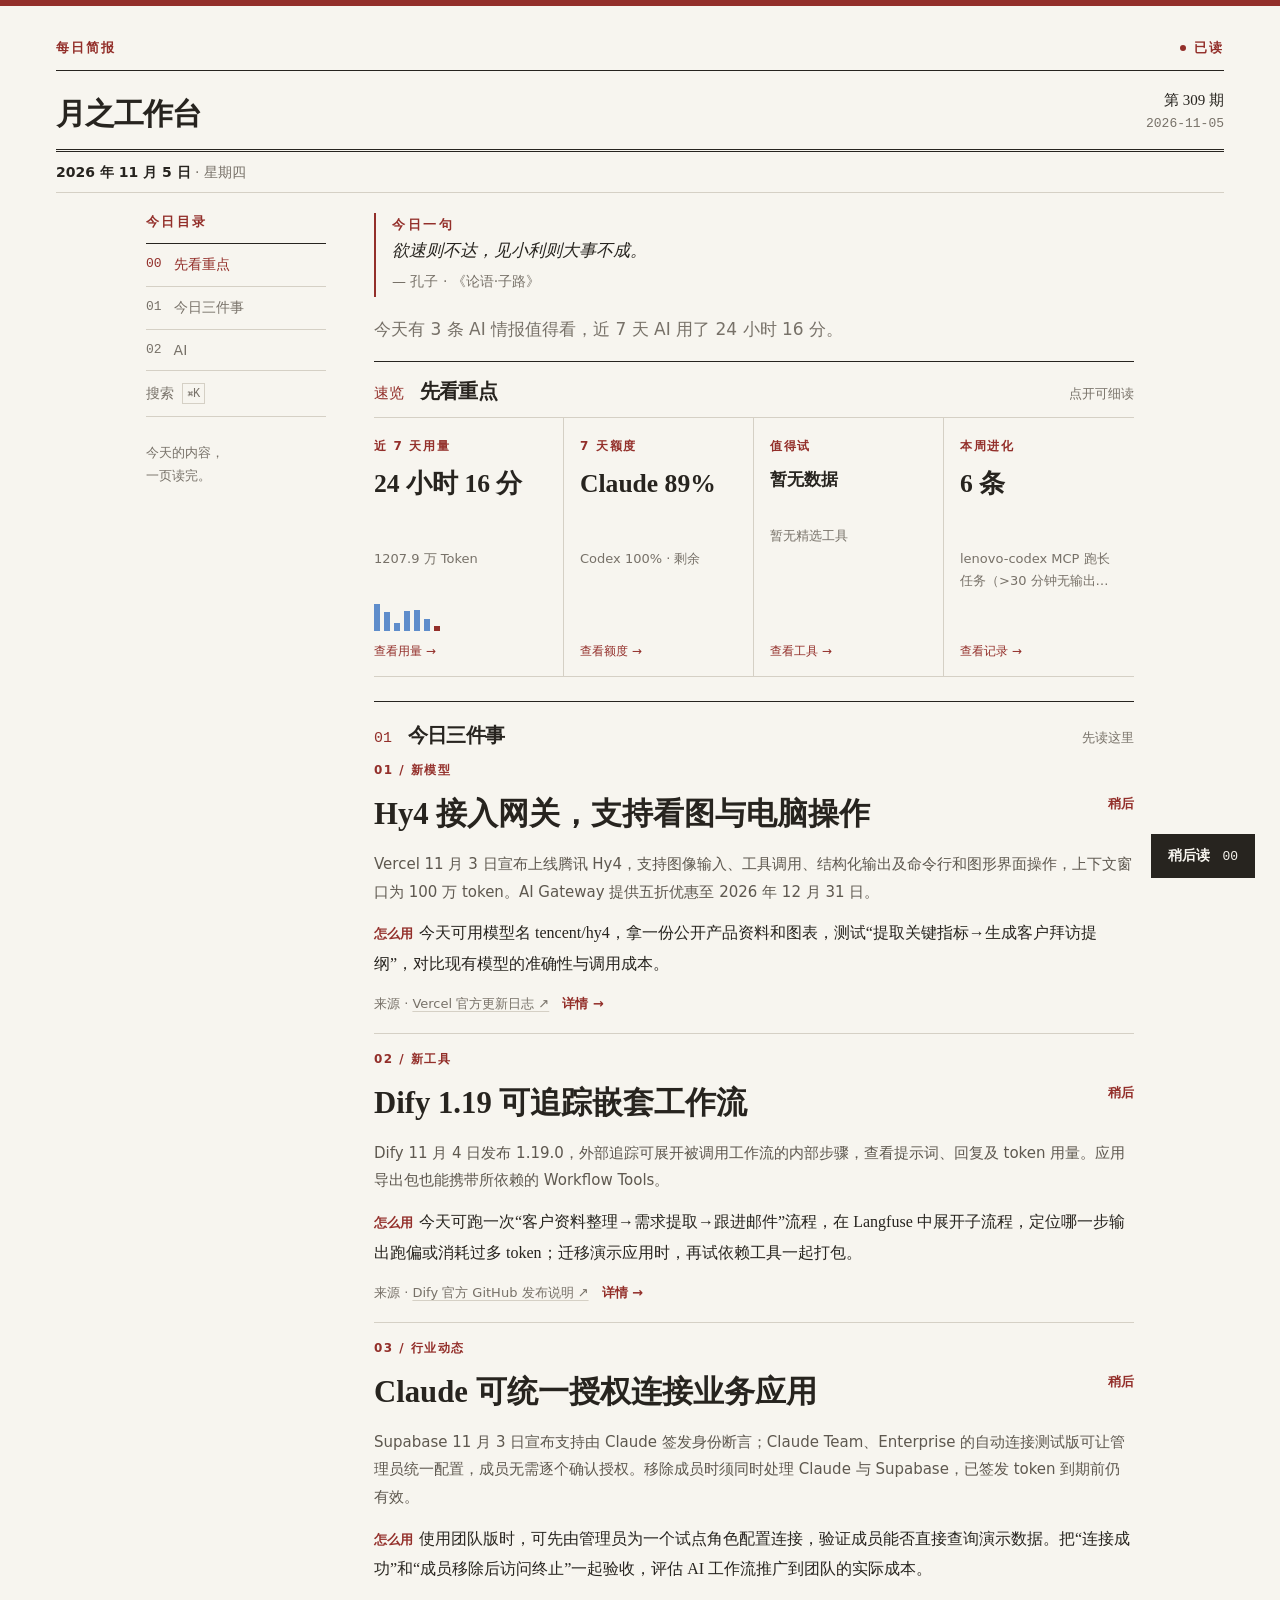
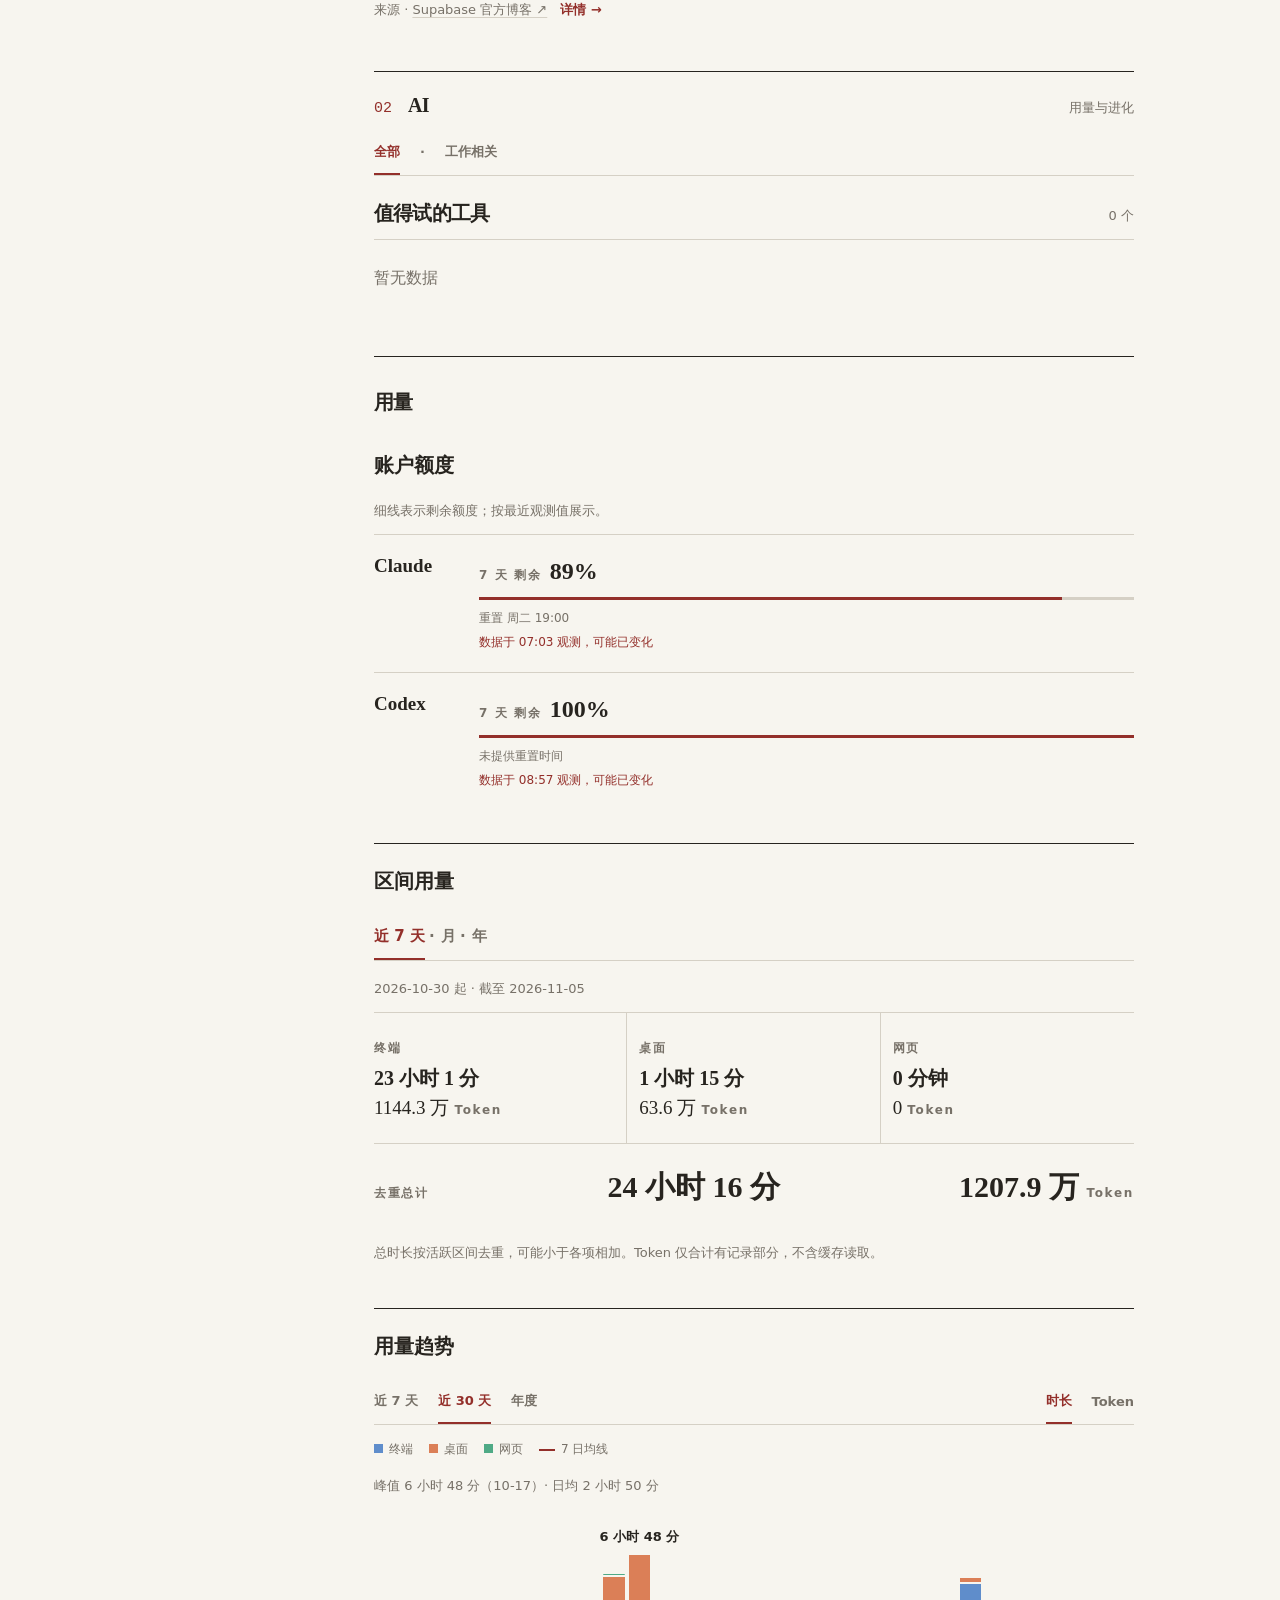
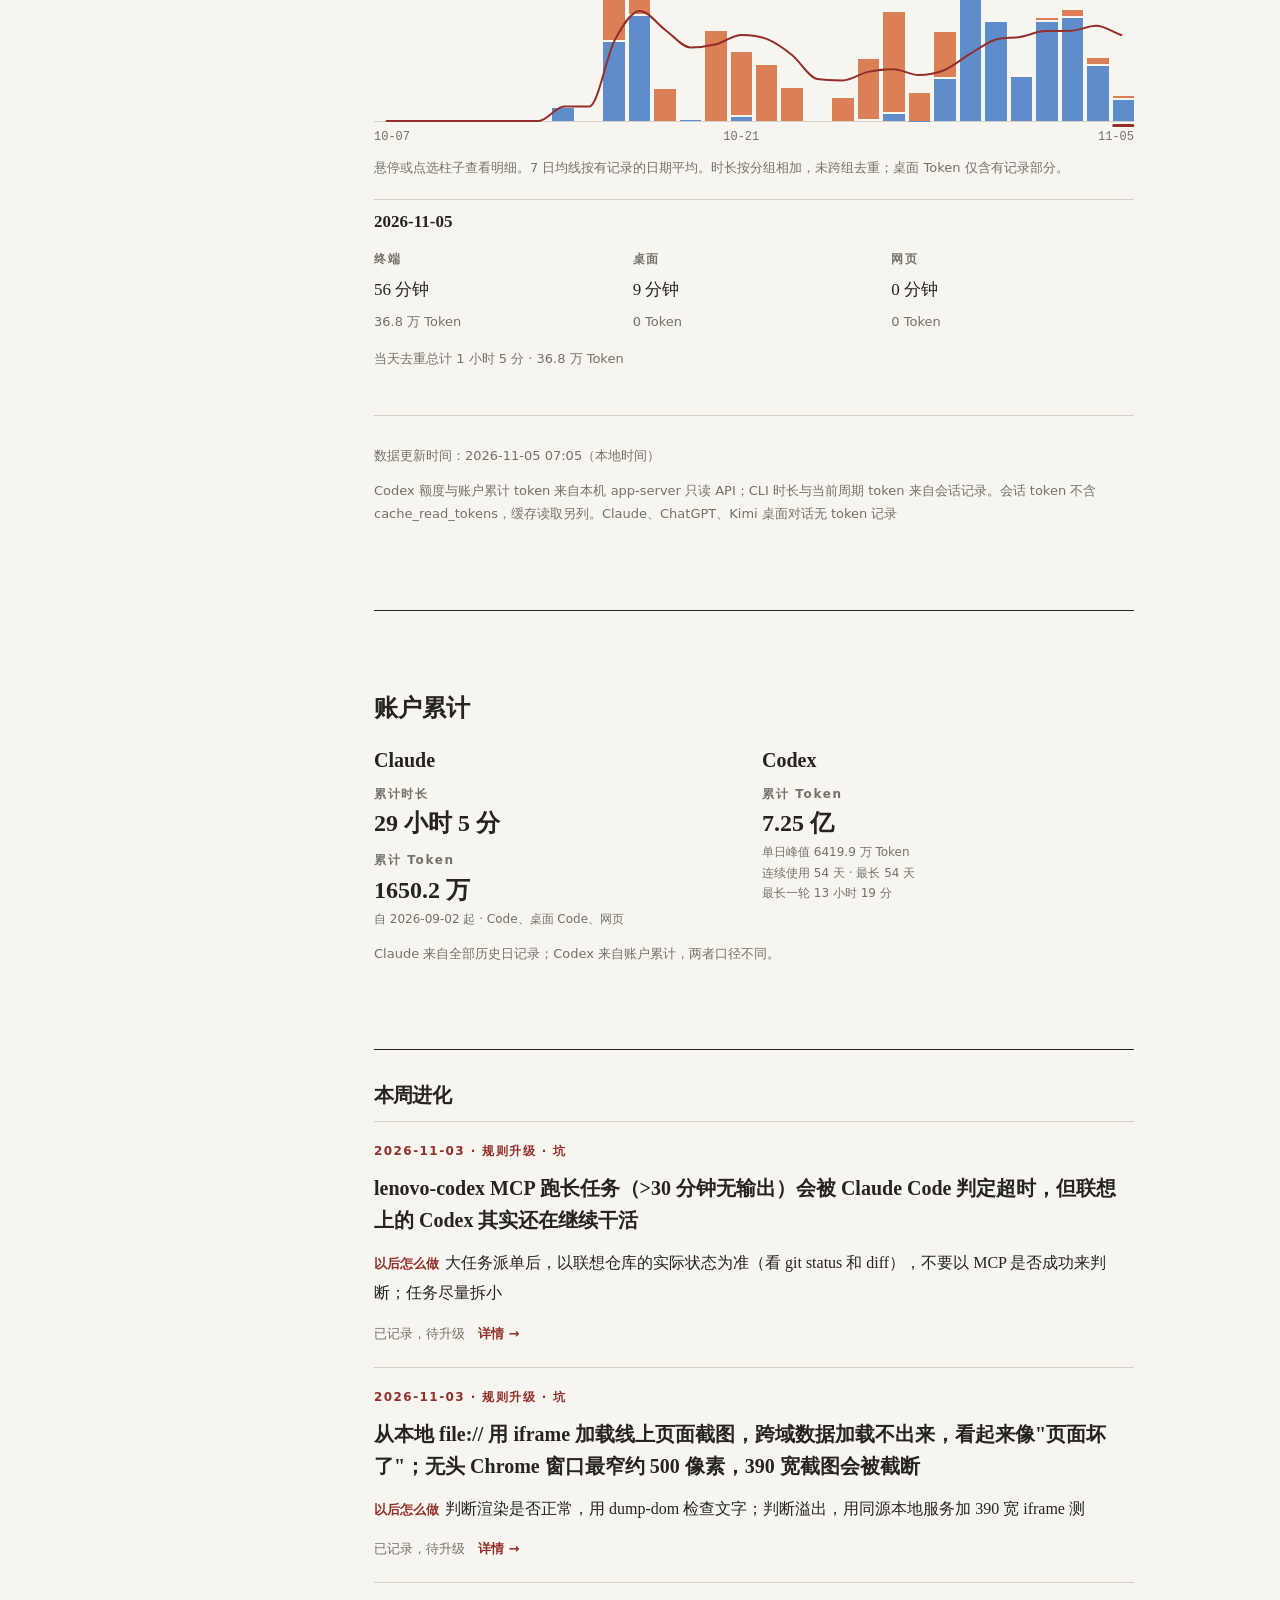
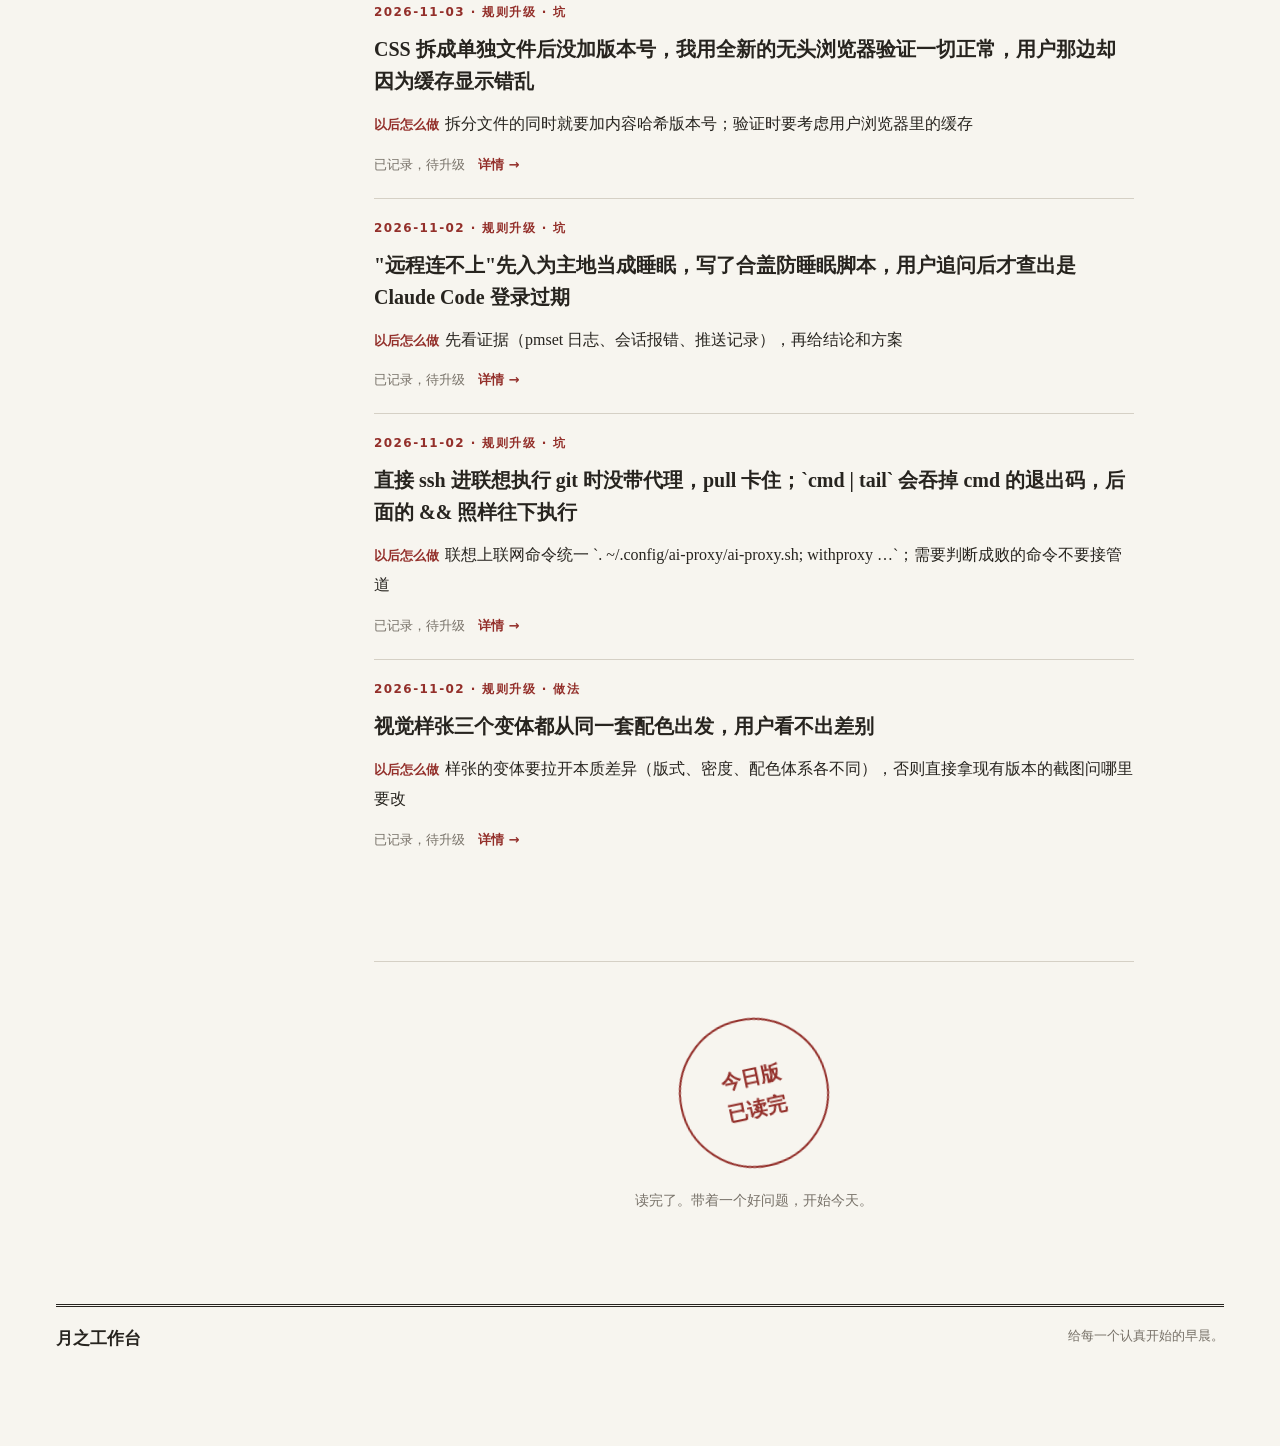
==== commit bf8c4086: "修复：手机顶部栏目挤在一起没有间隔；值得试只显示项目名，不再拆断 owner/name" ====
--- a/index.html
+++ b/index.html
@@ -11,7 +11,7 @@
 <meta name="apple-mobile-web-app-title" content="月之工作台">
 <meta name="apple-mobile-web-app-capable" content="yes">
 <link rel="stylesheet" href="tokens.css?v=14c3568d">
-<link rel="stylesheet" href="site.css?v=d85085b0">
+<link rel="stylesheet" href="site.css?v=48e1759d">
 </head>
 <body>
 <div class="topline"></div><div class="shell">
@@ -422,7 +422,7 @@
 function story(x,i){const id='brief:'+x.title;const save=register({id,kind:x.tag||'情报',title:x.title,url:x.url});return `<article class="story feature"><div class="story-kicker">${String(i+1).padStart(2,'0')} / ${esc(x.tag||'AI 情报')}</div><div class="story-head"><h3><a ${link(x.url)}>${esc(you(x.title))}</a></h3>${save}</div>${x.summary?`<p>${esc(you(x.summary))}</p>`:''}<div class="sales"><b>怎么用</b>${esc(you(x.why||'暂无说明'))}</div><div class="source">来源 · <a ${link(x.url)}>${esc(x.source||'查看来源')} ↗</a>　<button class="text-btn" data-detail="brief" data-index="${i}">详情 →</button></div></article>`}
 function weekEvolution(){const today=state.edition||dateOnly(new Date()),d=new Date(today+'T12:00:00Z');d.setUTCDate(d.getUTCDate()-(d.getUTCDay()+6)%7);const monday=d.toISOString().slice(0,10);return evolutionItems().filter(x=>String(x.date).slice(0,10)>=monday&&String(x.date).slice(0,10)<=today)}
 function weeklyEvolution(){const all=evolutionItems(),today=state.edition||dateOnly(new Date()),d=new Date(today+'T12:00:00Z');d.setUTCDate(d.getUTCDate()-(d.getUTCDay()+6)%7);const monday=d.toISOString().slice(0,10);return all.find(x=>String(x.date).slice(0,10)>=monday&&String(x.date).slice(0,10)<=today)||all[0]||null}
-function renderToday(){renderDailyQuote();const p=rolling7(),items=todayBriefs(),top=picks()[0],evo=weeklyEvolution(),q=state.data?.quota,last=Array.from({length:7},(_,i)=>daily(offsetDate(state.edition,i-6))),max=Math.max(1,...last.map(x=>Number(x?.total?.minutes)||0));$('#judgement').textContent=`今天有 ${items.length} 条 AI 情报值得看，近 7 天 AI 用了 ${fmtMinutes(p.total?.minutes)}。`;$('#intro-note').textContent=`${state.edition} 版 · 先看重点，再挑一件今天能试的事。`;$('#summary-grid').innerHTML=`<button class="summary-cell" data-section="usage"><span class="summary-label">近 7 天用量</span><span class="summary-value">${fmtMinutes(p.total?.minutes)}</span><span class="summary-desc">${fmtToken(p.total?.tokens)} Token</span><span class="mini-bars" aria-hidden="true">${last.map(x=>`<i style="height:${Math.max(2,Math.round(Number(x?.total?.minutes||0)/max*27))}px"></i>`).join('')}</span><span class="summary-foot">查看用量 →</span></button><button class="summary-cell" data-section="usage"><span class="summary-label">7 天额度</span><span class="summary-value">Claude ${esc(q?.claude?.seven_day?.remaining_percent??'—')}%</span><span class="summary-desc">Codex ${esc(q?.codex?.seven_day?.remaining_percent??'—')}% · 剩余</span><span class="summary-foot">查看额度 →</span></button><button class="summary-cell" data-section="picks"><span class="summary-label">值得试</span><span class="summary-value">${esc(top?.name||'暂无数据')}</span><span class="summary-desc">${esc(you(top?.ai?.zh||top?.desc||'暂无精选工具'))}</span><span class="summary-foot">查看工具 →</span></button><button class="summary-cell" data-section="evolution"><span class="summary-label">本周进化</span><span class="summary-value">${weekEvolution().length?`${weekEvolution().length} 条`:'暂无记录'}</span><span class="summary-desc summary-clamp">${esc(evo?.title||'')}</span><span class="summary-foot">查看记录 →</span></button>`;$('#top-stories').innerHTML=items.map((x,i)=>story(x,i)).join('')||'<div class="empty">暂无数据</div>';$('#top-stories').classList.toggle('empty',!$('#top-stories .story'));renderAISection('picks');renderAISection('usage');renderAISection('accounts');renderAISection('evolution');syncSaved()}
+function renderToday(){renderDailyQuote();const p=rolling7(),items=todayBriefs(),top=picks()[0],evo=weeklyEvolution(),q=state.data?.quota,last=Array.from({length:7},(_,i)=>daily(offsetDate(state.edition,i-6))),max=Math.max(1,...last.map(x=>Number(x?.total?.minutes)||0));$('#judgement').textContent=`今天有 ${items.length} 条 AI 情报值得看，近 7 天 AI 用了 ${fmtMinutes(p.total?.minutes)}。`;$('#intro-note').textContent=`${state.edition} 版 · 先看重点，再挑一件今天能试的事。`;$('#summary-grid').innerHTML=`<button class="summary-cell" data-section="usage"><span class="summary-label">近 7 天用量</span><span class="summary-value">${fmtMinutes(p.total?.minutes)}</span><span class="summary-desc">${fmtToken(p.total?.tokens)} Token</span><span class="mini-bars" aria-hidden="true">${last.map(x=>`<i style="height:${Math.max(2,Math.round(Number(x?.total?.minutes||0)/max*27))}px"></i>`).join('')}</span><span class="summary-foot">查看用量 →</span></button><button class="summary-cell" data-section="usage"><span class="summary-label">7 天额度</span><span class="summary-value">Claude ${esc(q?.claude?.seven_day?.remaining_percent??'—')}%</span><span class="summary-desc">Codex ${esc(q?.codex?.seven_day?.remaining_percent??'—')}% · 剩余</span><span class="summary-foot">查看额度 →</span></button><button class="summary-cell" data-section="picks"><span class="summary-label">值得试</span><span class="summary-value" title="${esc(top?.name||'')}">${esc(String(top?.name||'暂无数据').split('/').pop())}</span><span class="summary-desc">${esc(you(top?.ai?.zh||top?.desc||'暂无精选工具'))}</span><span class="summary-foot">查看工具 →</span></button><button class="summary-cell" data-section="evolution"><span class="summary-label">本周进化</span><span class="summary-value">${weekEvolution().length?`${weekEvolution().length} 条`:'暂无记录'}</span><span class="summary-desc summary-clamp">${esc(evo?.title||'')}</span><span class="summary-foot">查看记录 →</span></button>`;$('#top-stories').innerHTML=items.map((x,i)=>story(x,i)).join('')||'<div class="empty">暂无数据</div>';$('#top-stories').classList.toggle('empty',!$('#top-stories .story'));renderAISection('picks');renderAISection('usage');renderAISection('accounts');renderAISection('evolution');syncSaved()}
 function renderExplore(){const all=picks(),shown=all.filter(x=>state.pickFilter==='all'||x.track==='work');return `<div class="filter-row explore-segments">${[['all','全部'],['work','工作相关']].map(([k,v])=>`<button class="filter-btn ${state.pickFilter===k?'active':''}" data-pick-filter="${k}">${v}</button>`).join('')}</div><div class="section-head"><h2>值得试的工具</h2><small>${shown.length} 个</small></div>${shown.map((x,i)=>`<article class="space-row"><div class="meta-line">${x.track==='work'?'工作相关 · ':''}适合度 ${esc(x.ai?.fit)}/5 · ★ ${fmtNum(x.stars)}</div><div class="row-head"><h3><button data-detail="pick" data-index="${all.indexOf(x)}">${esc(x.name)}</button></h3>${register({id:'pick:'+x.name,kind:'工具',title:x.name,url:x.url})}</div><p>${esc(you(x.ai?.zh||x.desc))}</p><div class="row-actions"><button class="text-btn" data-detail="pick" data-index="${all.indexOf(x)}">查看详情 →</button><button class="text-btn" data-favorite="pick:${esc(x.name)}">${state.saved.has('pick:'+x.name)?'已收藏':'收藏'}</button></div></article>`).join('')||'<div class="empty">暂无数据</div>'}`}
 function calendarRows(){return Array.from({length:30},(_,i)=>{const date=offsetDate(state.edition,i-29);return{date,row:daily(date)}})}
 const aiTools=[['claude_code','Claude Code'],['codex','Codex CLI'],['kimi','Kimi Code'],['claude_desktop_code','Claude 桌面 Code'],['codex_desktop_code','Codex 桌面 Code'],['claude_desktop','Claude 桌面聊天'],['chatgpt_desktop','ChatGPT 桌面聊天'],['kimi_desktop','Kimi 桌面'],['claude','Claude 网页'],['chatgpt','ChatGPT 网页']];
--- a/site.css
+++ b/site.css
@@ -33,7 +33,7 @@
 .nav-scroll{display:flex;gap:var(--space-40);overflow:visible}@media(max-width:560px){.nav-scroll{display:grid;grid-template-columns:repeat(3,minmax(0,1fr));flex:1;gap:0}.nav-btn{text-align:center;min-width:0}}.nav-btn[data-view="ai"].active{color:var(--blue);border-color:var(--blue)}
 .ai-anchors{position:sticky;top:0;z-index:20;display:flex;gap:0;background:var(--paper);border-block:1px solid var(--line);padding:var(--space-12) 0;margin-bottom:var(--space-32)}.ai-anchors a{font:500 var(--fs-5)/1.7 var(--sans);color:var(--muted)}.ai-anchors a+a:before{content:'·';margin:0 var(--space-16);color:var(--muted)}.ai-anchors a.active{color:var(--blue);text-decoration:underline;text-underline-offset:7px}.ai-section{scroll-margin-top:var(--space-80);min-width:0;padding-bottom:var(--space-40)}.ai-section+.ai-section{border-top:1px solid var(--ink);padding-top:var(--space-32)}.ai-section:focus-visible{outline-color:var(--blue)}
 .today-ai-block{margin:0 0 var(--space-32);min-width:0}.today-ai-block>h3{font:600 var(--fs-7) var(--serif);margin:0 0 var(--space-20)}.compact-total,.compact-tools,.compact-quota{font:var(--fs-3)/1.9 var(--sans);margin:var(--space-8) 0}.compact-tools,.compact-quota{color:var(--muted)}.evolution-row{border-top:1px solid var(--line);padding:var(--space-20) 0;min-width:0}.evolution-row h3{font:700 var(--fs-8)/1.6 var(--serif);margin:0}.evolution-row p{font:var(--fs-4)/1.85 var(--sans);white-space:pre-wrap;margin:var(--space-12) 0}.evolution-status{font:var(--fs-2)/1.8 var(--sans);color:var(--muted)}.summary-section{scroll-margin-top:var(--space-64)}.row-actions{flex-wrap:wrap}
-@media(max-width:560px){.nav-scroll{gap:0}.view-nav{gap:var(--space-16)}.nav-btn{width:100%;padding-inline:0}.ai-anchors a+a:before{margin:0 var(--space-12)}.ai-anchors a{font-size:var(--fs-4)}.summary-grid{display:grid;grid-template-columns:repeat(4,minmax(0,1fr));overflow:visible;margin:0;padding:0}.summary-cell{padding:var(--space-16) var(--space-6);gap:var(--space-8)}.summary-value{font-size:var(--fs-7)}.summary-cell:nth-child(3) .summary-value{font-size:var(--fs-4)}.summary-desc{font-size:var(--fs-1)}.summary-foot{font-size:var(--fs-1)}.mini-bars{gap:var(--space-2)}.mini-bars i{width:4px}.mobile-toc{gap:0;justify-content:space-between}.mobile-toc a{font-size:var(--fs-1)}.evolution-row h3{font-size:var(--fs-7)}}
+@media(max-width:560px){.nav-scroll{gap:0}.view-nav{gap:var(--space-16)}.nav-btn{width:100%;padding-inline:0}.ai-anchors a+a:before{margin:0 var(--space-12)}.ai-anchors a{font-size:var(--fs-4)}.summary-grid{display:grid;grid-template-columns:repeat(4,minmax(0,1fr));overflow:visible;margin:0;padding:0}.summary-cell{padding:var(--space-16) var(--space-6);gap:var(--space-8)}.summary-value{font-size:var(--fs-7)}.summary-cell:nth-child(3) .summary-value{font-size:var(--fs-4)}.summary-desc{font-size:var(--fs-1)}.summary-foot{font-size:var(--fs-1)}.mini-bars{gap:var(--space-2)}.mini-bars i{width:4px}.mobile-toc{gap:var(--space-16);justify-content:space-between}.mobile-toc a{font-size:var(--fs-1)}.evolution-row h3{font-size:var(--fs-7)}}
 /* Round five:viewport-safe overlays and balanced mobile navigation. */
 .drawer{max-width:100%;box-sizing:border-box}.drawer-head>div{min-width:0}.drawer-body{overscroll-behavior:contain;overflow-wrap:anywhere}.drawer-foot{overflow-wrap:anywhere}
 .draft-card details,.draft-form,.draft-content,.draft-note{min-width:0;max-width:100%;box-sizing:border-box}.draft-content,.draft-note{overflow-wrap:anywhere}
